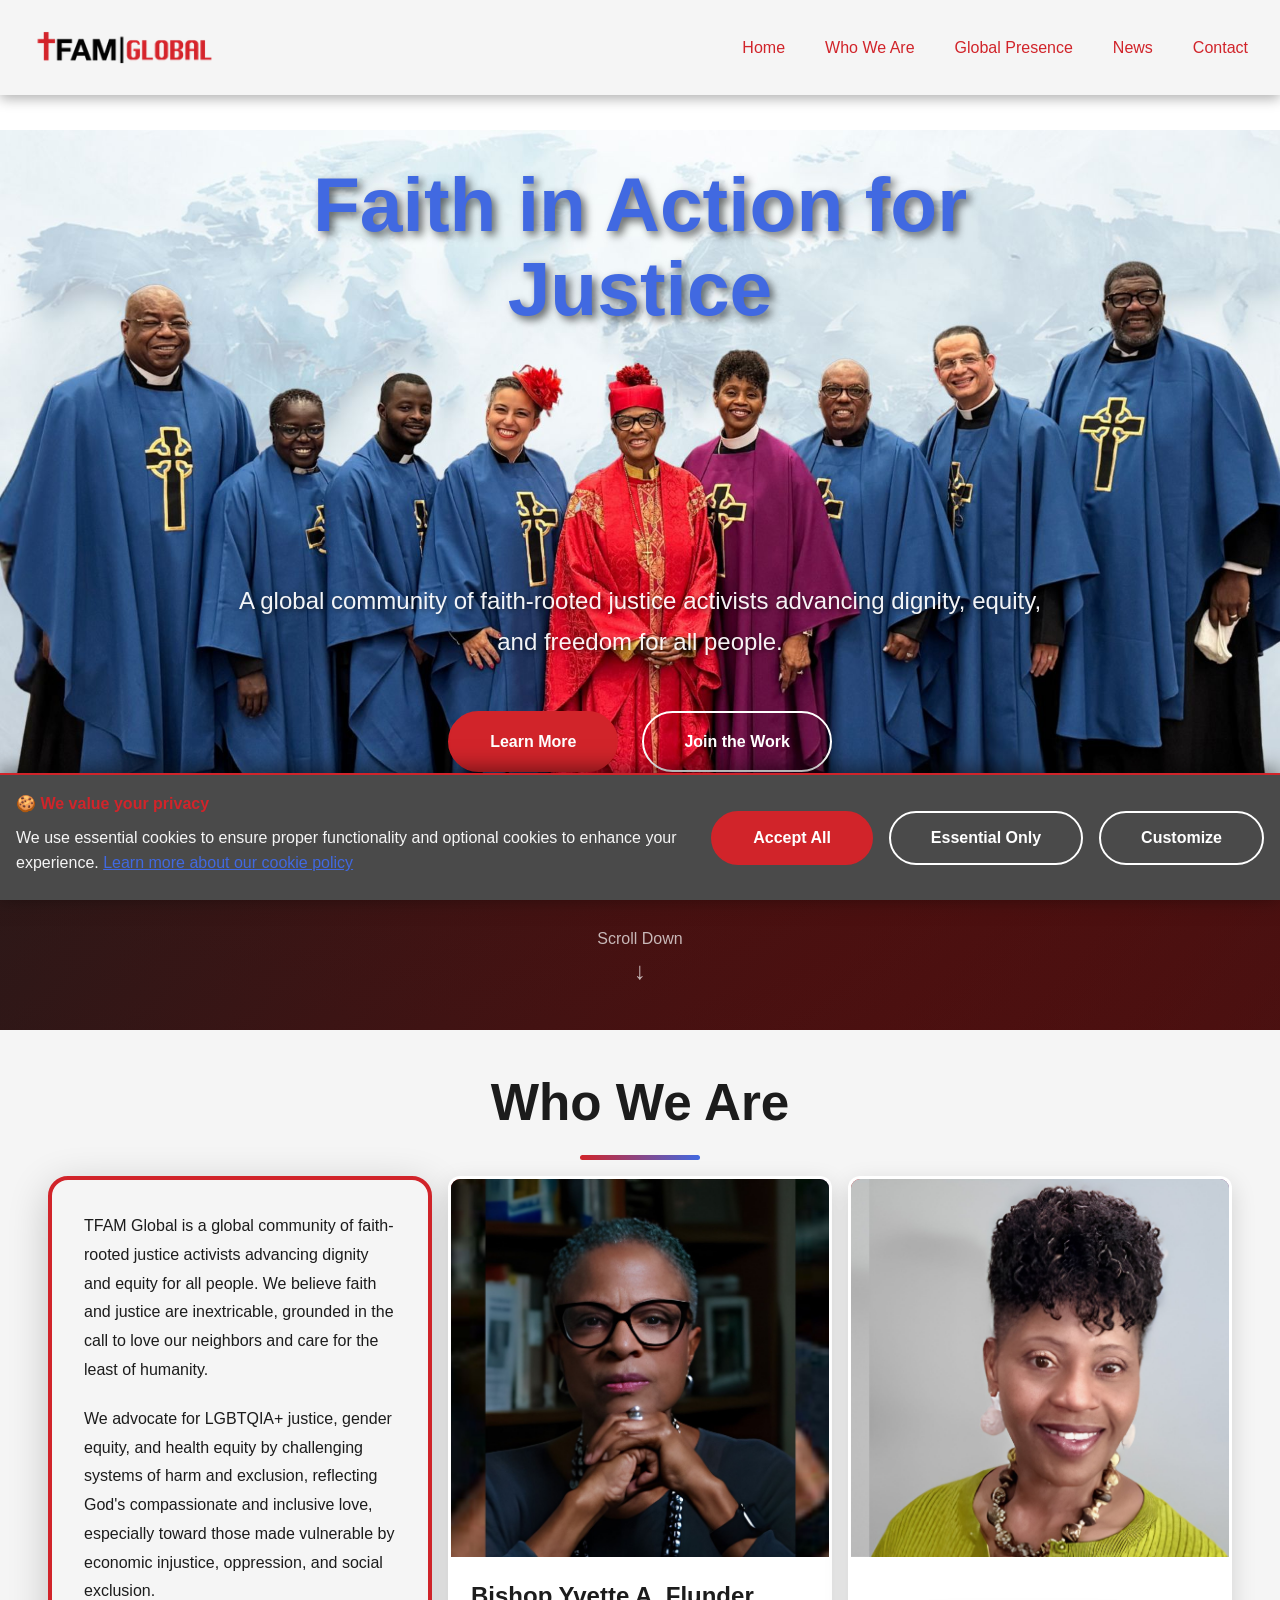
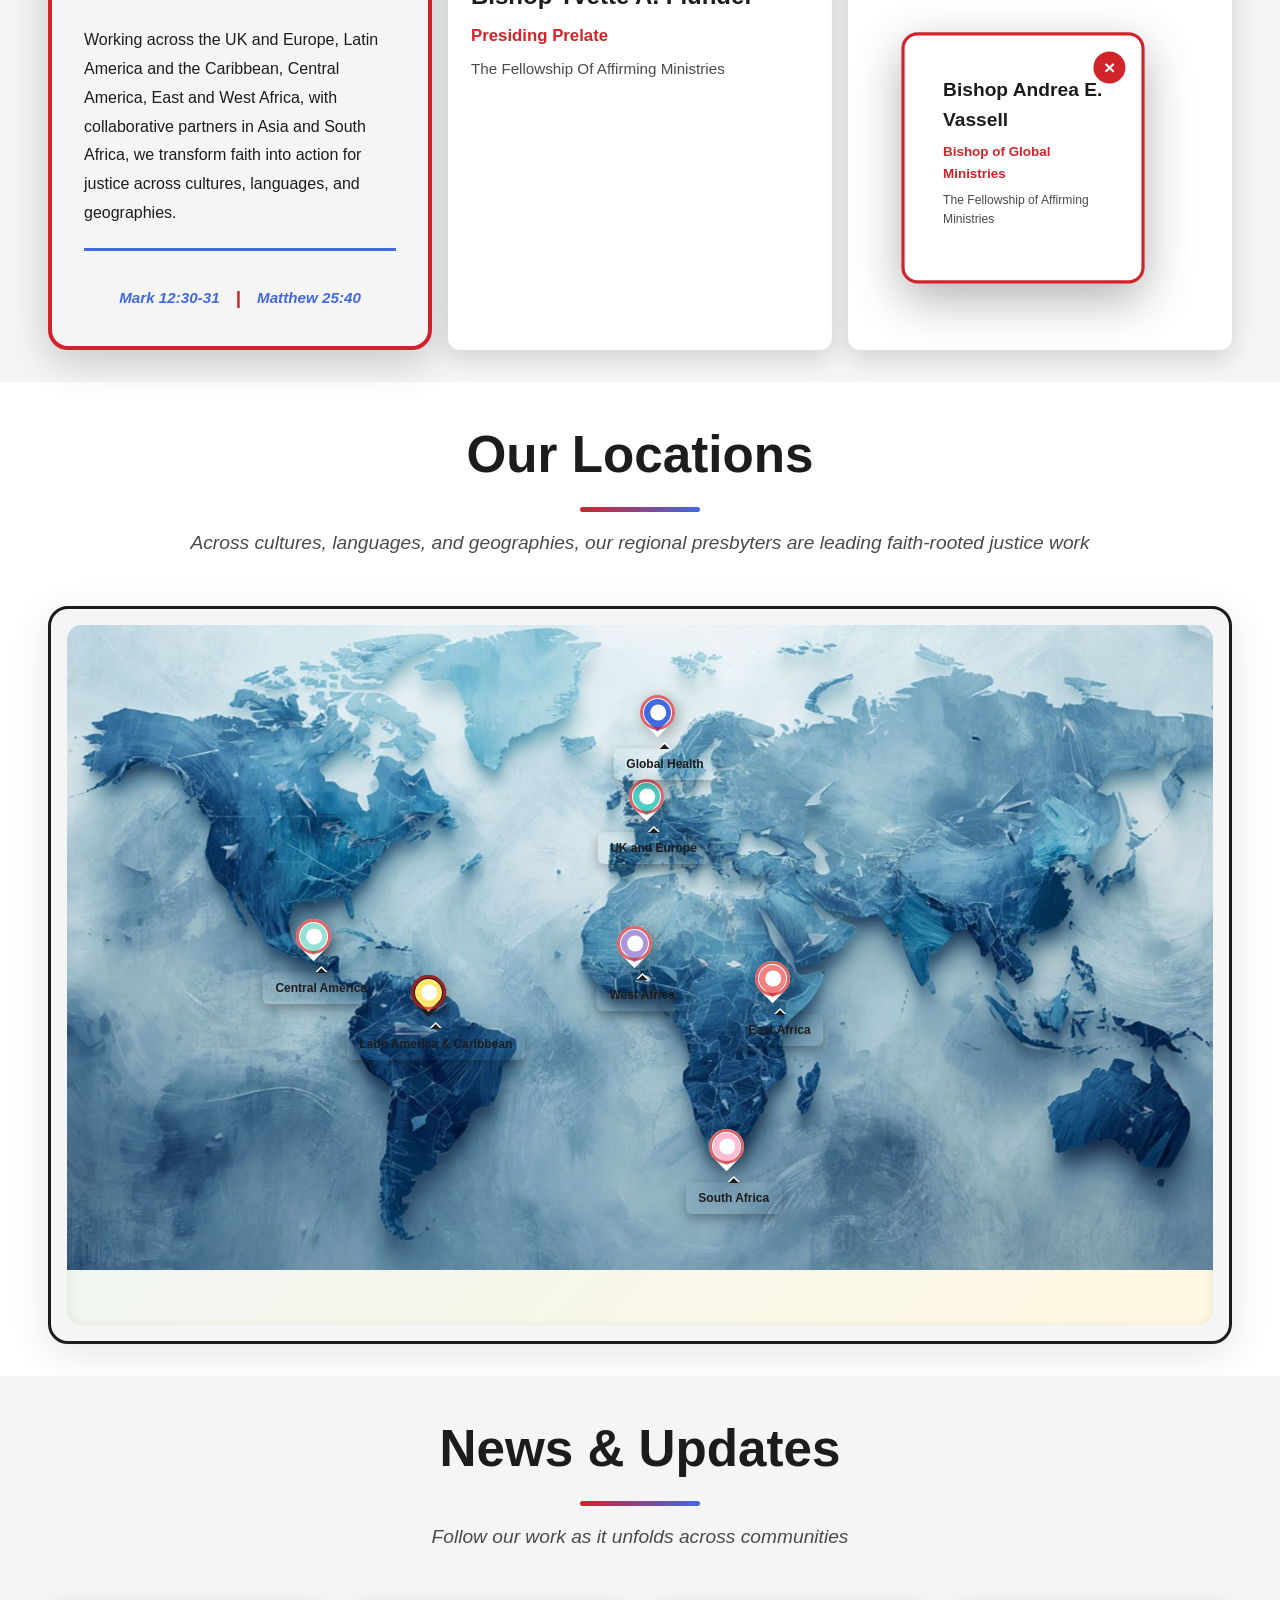
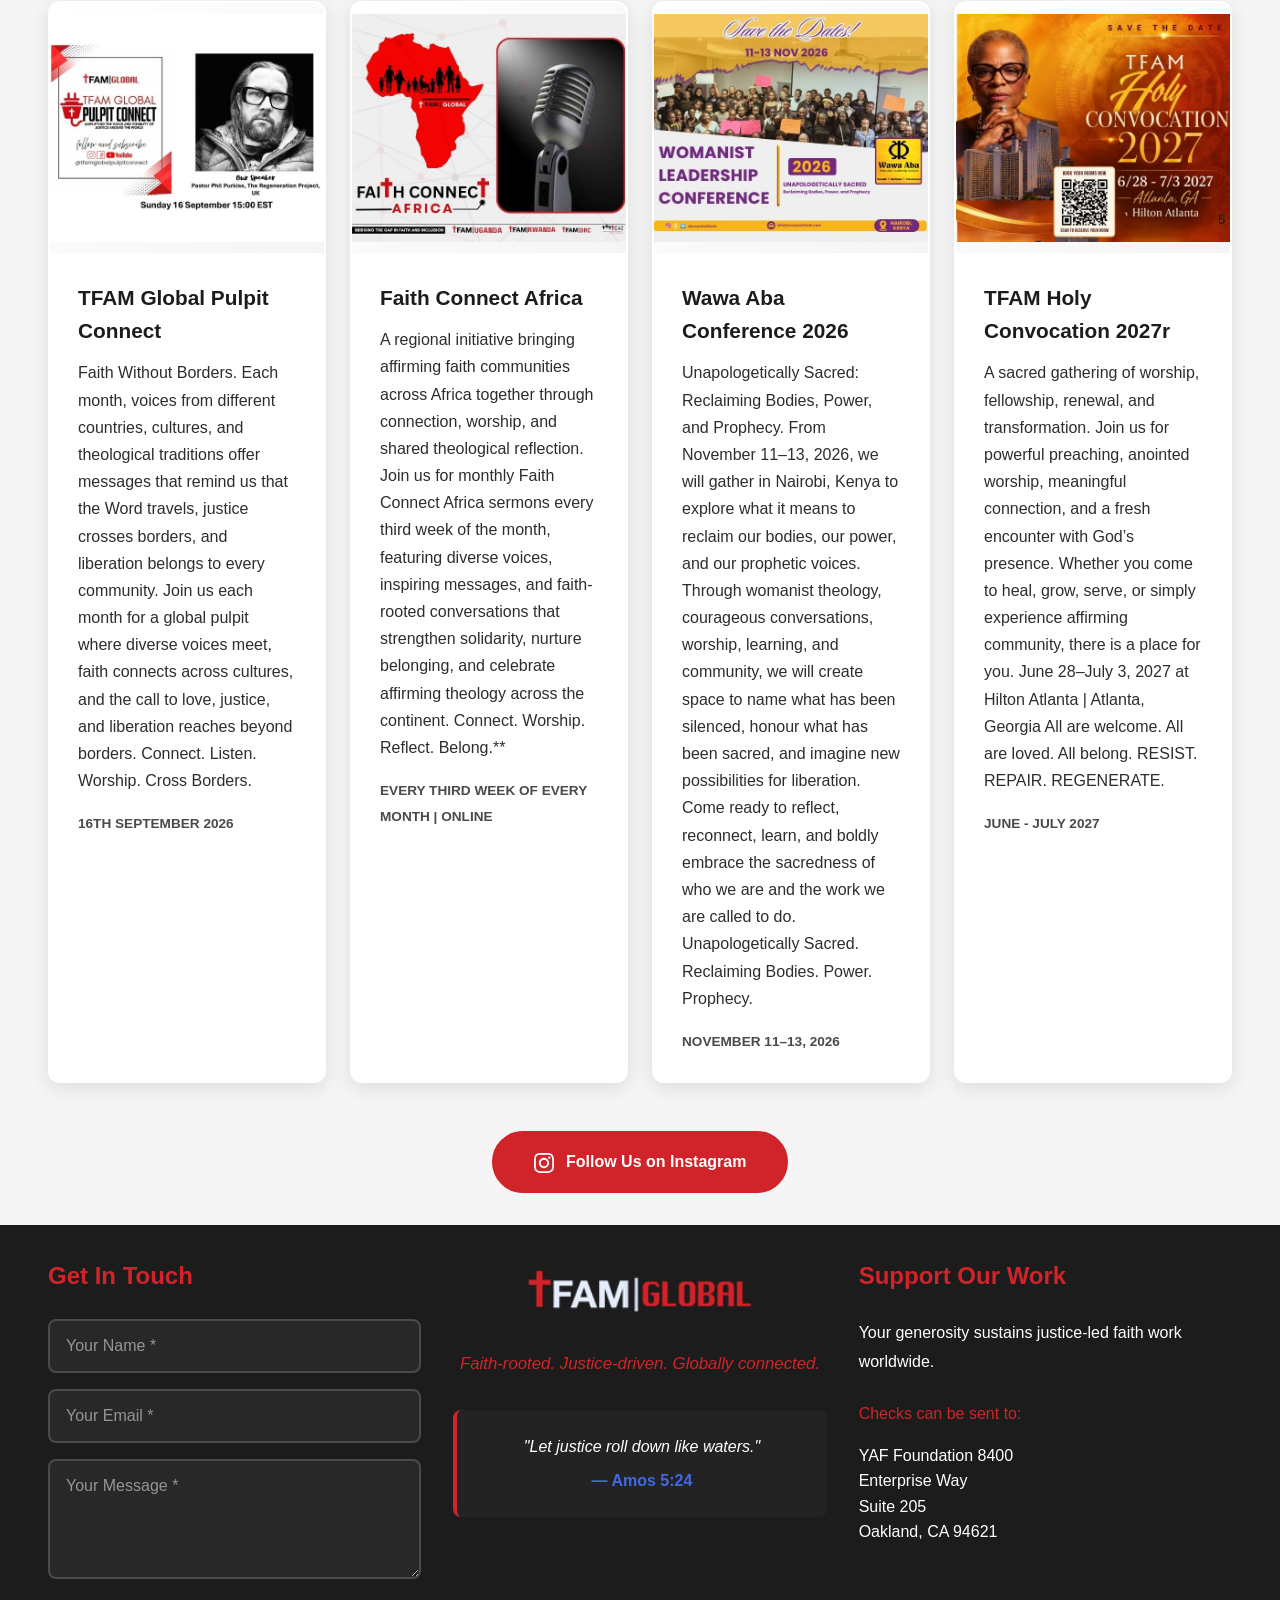
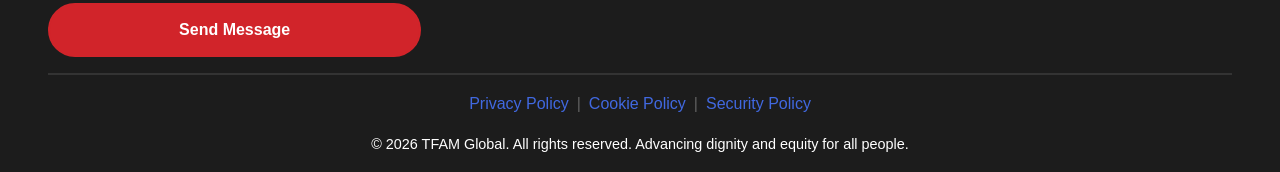
==== index.html @ 827ba12d "Update index.html Bio update" ====
<!DOCTYPE html>
<html lang="en">
<head>
    <meta charset="UTF-8">
    <meta name="viewport" content="width=device-width, initial-scale=1.0">
    <meta http-equiv="X-UA-Compatible" content="IE=edge">
    <meta name="description" content="TFAM Global - A global community of faith-rooted justice activists advancing dignity and equity for all people.">
    <meta name="keywords" content="TFAM Global, faith, justice, LGBTQIA+, equity, human rights">
    <meta name="author" content="TFAM Global">
    
    <!-- Security Headers -->
    <meta http-equiv="Content-Security-Policy" content="default-src 'self' 'unsafe-inline' 'unsafe-eval' https:; img-src 'self' data: https:;">
    <meta http-equiv="X-Content-Type-Options" content="nosniff">
    <meta http-equiv="X-Frame-Options" content="SAMEORIGIN">
    <meta name="referrer" content="strict-origin-when-cross-origin">
    
    <!-- Favicon -->
    <link rel="icon" type="image/x-icon" href="assets/images/favicon.ico">
    <link rel="shortcut icon" type="image/x-icon" href="assets/images/favicon.ico">
    <link rel="apple-touch-icon" sizes="180x180" href="assets/images/favicon.ico">
    
    <!-- Style  -->
    <link rel="stylesheet" href="assets/css/style.css">
    <link rel="stylesheet" href="assets/css/animations.css">
    <link rel="stylesheet" href="assets/css/responsive.css">

    <title>TFAM Global - Faith in Action for Justice</title>
</head>
<body>

    <!-- Cookie Consent Banner -->
    <div id="cookieConsent" class="cookie-consent">
        <div class="cookie-content">
            <div class="cookie-text">
                <p><strong>🍪 We value your privacy</strong></p>
                <p>We use essential cookies to ensure proper functionality and optional cookies to enhance your experience. 
                   <a href="cookie-policy.html" target="_blank">Learn more about our cookie policy</a>
                </p>
            </div>
            <div class="cookie-buttons">
                <button id="acceptCookies" class="btn btn-primary">Accept All</button>
                <button id="rejectCookies" class="btn btn-outline">Essential Only</button>
                <!-- <button id="rejectAllCookies" class="btn btn-outline">Reject All</button> -->
                <button id="customizeCookies" class="btn btn-outline">Customize</button>
            </div>
        </div>
    </div>

    <!-- Newsletter Popup Modal -->
    <div id="newsletterPopup" class="newsletter-popup">
        <div class="newsletter-modal">
            <button class="close-popup" id="closeNewsletter" aria-label="Close newsletter popup">&times;</button>
            <div class="newsletter-header">
                <h2>📬 Stay Connected</h2>
                <p>Join our global community and receive weekly updates on our justice work worldwide.</p>
            </div>
            <form id="newsletterForm" class="newsletter-form">
                <input type="email" id="newsletterEmail" placeholder="Enter your email address" required>
                <button type="submit" class="btn btn-primary btn-full">Subscribe Now</button>
            </form>
            <label class="dont-show-label">
                <input type="checkbox" id="dontShowAgain">
                <span>Don't show this again</span>
            </label>
        </div>
    </div>

    <!-- Main Header Navigation -->
    <header id="mainHeader">
         <!-- Construction Marquee Banner -->
        <nav class="navbar">
            <a href="#home" class="logo">
                <img src="assets/images/logo.png" alt="TFAM Global Logo" class="logo-img" onerror="this.style.display='none'">
                 <!-- <span class="logo-text">TFAM <span class="logo-highlight">Global</span></span> -->
            </a>
            <ul class="nav-links" id="navLinks">
                <li><a href="#home">Home</a></li>
                <li><a href="#who-we-are">Who We Are</a></li>
                <li><a href="#global-presence">Global Presence</a></li>
                <li><a href="#news">News</a></li>
                <li><a href="#contact">Contact</a></li>
            </ul>
            <button class="menu-toggle" id="menuToggle" aria-label="Toggle navigation menu">
                <span></span>
                <!-- <span></span> -->
                <span></span>
            </button>
        </nav>
    </header>

    <!-- Hero Section -->
    <section class="hero" id="home">
        <div class="hero-overlay"><img src="assets/images/hero-bg.jpg" alt="Hero Background" class="hero-bg"></div>
        <div class="hero-content">
            <h1 class="hero-title" style="color: #4169E1;">Faith in Action for Justice</h1>
            <p class="hero-subtitle">A global community of faith-rooted justice activists advancing dignity, equity, and freedom for all people.</p>
            <div class="cta-buttons">
                <a href="#who-we-are" class="btn btn-primary">Learn More</a>
                <a href="#contact" class="btn btn-outline">Join the Work</a>
            </div>
        </div>
        <div class="scroll-indicator">
            <span>Scroll Down</span>
            <div class="scroll-arrow">↓</div>
        </div>
    </section>

    <!-- Who We Are Section -->
    <section class="who-we-are" id="who-we-are">
        <div class="container">
            <h2 class="section-title">Who We Are</h2>
            <div class="who-content">
                <div class="who-text-box">
                    <div class="text-content">
                        <p>TFAM Global is a global community of faith-rooted justice activists advancing dignity and equity for all people. We believe faith and justice are inextricable, grounded in the call to love our neighbors and care for the least of humanity.</p>
                        
                        <p>We advocate for LGBTQIA+ justice, gender equity, and health equity by challenging systems of harm and exclusion, reflecting God's compassionate and inclusive love, especially toward those made vulnerable by economic injustice, oppression, and social exclusion.</p>
                        
                        <p>Working across the UK and Europe, Latin America and the Caribbean, Central America, East and West Africa, with collaborative partners in Asia and South Africa, we transform faith into action for justice across cultures, languages, and geographies.</p>
                    </div>
                    <div class="scripture-refs">
                        <span class="scripture-verse">Mark 12:30-31</span>
                        <span class="scripture-divider">|</span>
                        <span class="scripture-verse">Matthew 25:40</span>
                    </div>
                </div>
                <div class="leaders-grid">
                    <div class="leader-card">
                        <div class="leader-image">
                            <img src="assets/images/2.jpg" alt="Bishop Yvette A. Flunder" class="leader-img">
                            <div class="leader-placeholder"></div>
                        </div>
                        <div class="leader-info">
                            <h3 class="leader-name">Bishop Yvette A. Flunder</h3>
                            <p class="leader-role">Presiding Prelate</p>
                            <p class="leader-location">The Fellowship Of Affirming Ministries</p>
                            <div class="leader-quote">"Free people; Free people"</div>
                        </div>                        
                    </div>
                    <div class="leader-card">
                        <div class="leader-image">
                            <img src="assets/images/3.jpg" alt="Rev. Dr. Andrea E. Vassell" class="leader-img">
                            <div class="leader-placeholder"></div>
                        </div>
                        <div class="leader-info" onclick="openProfileModal('john-doe')">
                            <div class="modal-content">
                                <button class="modal-close" onclick="closeProfileModal('john-doe')">&times;</button>
                            <h3 class="leader-name">Bishop Andrea E. Vassell</h3>
                            <p class="leader-role">Bishop of Global Ministries</p>
                            <p class="leader-location">The Fellowship of Affirming Ministries</p>
                            <div class="leader-quote">"Iron Sharpens Iron"</div>
                            <div class="profile-modal" id="john-doe">
                             
                                <h2>Bishop Dr. Andrea E. Vassell</h2>
                                <p>Dr. Andrea E. Vassell is a global executive leader at the intersection of faith, public health, gender justice, and social transformation. A Registered Nurse, theologian, educator, and nonprofit executive, she is recognized for designing and leading initiatives that strengthen communities, cultivate ethical leadership, and advance the dignity and flourishing of historically marginalized people.</p>
                                <p>She serves as Bishop of Global Ministries for The Fellowship of Affirming Ministries (TFAM), where she provides theological, pastoral, and strategic leadership to ministries throughout Africa, Asia, Europe, the Caribbean, and the Americas. In this role, she works alongside faith leaders to strengthen global partnerships, leadership development, and justice-centered ministry.</p>
                                <p>Dr. Vassell is the Founder and Executive Director of the Wawa Aba Womanist Leadership Institute, an international leadership institute dedicated to advancing African women’s leadership through womanist theology, leadership formation, economic empowerment, movement building, and systems change. The Institute equips faith leaders, community advocates, and emerging changemakers to address the interconnected challenges of gender inequality, religious exclusion, poverty, and social injustice while cultivating transformative leadership across East Africa.</p>
                                <p>She is also the Founder of Keeping Our Girls in School (KOGIS), a community initiative serving girls experiencing period poverty in Nairobi, Kenya. Through the provision of menstrual hygiene products, health education, and advocacy, KOGIS helps ensure that girls remain in school with dignity, contributing to improved educational outcomes and advancing gender equity.</p>
                                <p>Since October 2025, Dr. Vassell has served as Director of the Sankofa Faith Children’s Initiative, a national initiative supported by the Lilly Endowment that is reimagining how churches welcome, nurture, and learn from children through prayer, worship, theological formation, and research. Under her leadership, the initiative equips congregations across the United States to embrace intergenerational ministry that recognizes children not only as recipients of faith formation, but as active participants and contributors to the life of the Church.</p>
                                <p>Over more than three decades of leadership, Dr. Vassell has worked at the convergence of faith, healthcare, leadership development, and social justice. She earned her Doctor of Ministry from New York Theological Seminary, where her doctoral research explored the application of Womanist Theology as a framework for advancing gender equity among faith leaders in East Africa.</p>
                                <p>Her work has included graduate theological education, presentations at international conferences, engagement with government and civic leaders, remarks at the White House, and collaboration with clergy, scholars, policymakers, philanthropists, and grassroots organizations across multiple continents. Throughout every sphere of leadership, she remains committed to helping individuals and communities recognize their inherent dignity, embody their God-given purpose, and exercise courageous leadership in service of justice, compassion, and human flourishing.</p>
                                
                              </div>
                            </div>
                        </div>                        
                        </div>
                    </div>
                </div>
            </div>
        </div>
    </section>

    <!-- Global Presence Map Section -->
<section class="map-section" id="global-presence">
        <div class="container">
            <h2 class="section-title">Our Locations</h2>
            <p class="section-subtitle"> Across cultures, languages, and geographies, our regional presbyters are leading faith-rooted justice work</p>
            <div class="map-wrapper">
                <div class="world-map" id="worldMap"> <img src="assets/images/map.jpg" alt="World Map" class="map-image">
                    
                    <!-- UK & Europe (London) -->
                    <div class="map-pin pin-uk" data-region="uk" style="top: 22%; left: 49%;">
                        <div class="pin-marker"></div>
                        <div class="pin-pulse"></div>
                        <div class="pin-label">UK and Europe</div>
                    </div>
                    
                    <!-- Latin America & Caribbean (Cuba, Mexico) -->
                    <div class="map-pin pin-south-america" data-region="south-america" style="top: 50%; left: 30%;">
                        <div class="pin-marker"></div>
                        <div class="pin-pulse"></div>
                        <div class="pin-label">Latin America & Caribbean</div>
                    </div>
                    
                    <!-- Central America -->
                    <div class="map-pin pin-central-america" data-region="central-america" style="top: 42%; left: 20%;">
                        <div class="pin-marker"></div>
                        <div class="pin-pulse"></div>
                        <div class="pin-label">Central America</div>
                    </div>
                    
                    <!-- East Africa (Kenya, Uganda, Rwanda, DRC) -->
                    <div class="map-pin pin-east-africa" data-region="east-africa" style="top: 48%; left: 60%;">
                        <div class="pin-marker"></div>
                        <div class="pin-pulse"></div>
                        <div class="pin-label">East Africa</div>
                    </div>
                    
                    <!-- West Africa -->
                    <div class="map-pin pin-west-africa" data-region="west-africa" style="top: 43%; left: 48%;">
                        <div class="pin-marker"></div>
                        <div class="pin-pulse"></div>
                        <div class="pin-label">West Africa</div>
                    </div>
                    
                    <!-- South Africa -->
                    <div class="map-pin pin-south-africa" data-region="south-africa" style="top: 72%; left: 56%;">
                        <div class="pin-marker"></div>
                        <div class="pin-pulse"></div>
                        <div class="pin-label">South Africa</div>
                    </div>
                    
                    <!-- Global Health (Cross-Regional) -->
                    <div class="map-pin pin-global" data-region="global-health" style="top: 10%; left: 50%;">
                        <div class="pin-marker"></div>
                        <div class="pin-pulse"></div>
                        <div class="pin-label">Global Health</div>
                        
                    </div>
                </div>
            </div>
        </div>
    </section>

    <!-- Region Modal -->
    <div id="regionModal" class="region-modal">
        <div class="modal-content">
            <button class="modal-close" id="modalClose">&times;</button>
            <div class="modal-header">
                <h3 id="modalTitle">Region Name</h3>
                <p class="region-subtitle" id="modalSubtitle">Regional Leadership</p>
            </div>
            <div id="modalBody" class="presbyters-grid">
                <!-- Dynamic content loaded here -->
            </div>
            <div class="modal-footer">
                <p>Leading faith-rooted justice and advocacy in partnership with communities worldwide.</p>
            </div>
        </div>
    </div>


    <!-- News & Updates Section -->
    <section class="news-section" id="news">
        <div class="container">
            <h2 class="section-title">News & Updates</h2>
            <p class="section-subtitle">Follow our work as it unfolds across communities</p>
            
            <div class="news-grid">
                <article class="news-card">
                    <div class="news-image">
                        <div class="news-placeholder"><img src="assets/images/TFAM-Global-Pulpit-Connect.jpg" alt="Global Faith Community building"></div>
                    </div>
                    <div class="news-content">
                        <h3>TFAM Global Pulpit Connect</h3>
                        <p>Faith Without Borders.
                            Each month, voices from different countries, cultures, and theological traditions offer messages that remind us that the Word travels, justice crosses borders, and liberation belongs to every community.
                            Join us each month for a global pulpit where diverse voices meet, faith connects across cultures, and the call to love, justice, and liberation reaches beyond borders.
                            Connect. Listen. Worship. Cross Borders.</p>
                        <span class="news-date">16th September 2026</span>
                    </div>
                </article>
                
                <article class="news-card">
                    <div class="news-image">
                        <div class="news-placeholder"><img src="assets/images/Faith-Connect-Africa.jpg" alt="Faith Connect Africa"></div>
                    </div>
                    <div class="news-content">
                        <h3>Faith Connect Africa</h3>
                        <p>A regional initiative bringing affirming faith communities across Africa together through connection, worship, and shared theological reflection.
                            Join us for monthly Faith Connect Africa sermons every third week of the month, featuring diverse voices, inspiring messages, and faith-rooted conversations that strengthen solidarity, nurture belonging, and celebrate affirming theology across the continent.
                            Connect. Worship. Reflect. Belong.**
                        </p>
                        <span class="news-date">Every Third week of every month | Online</span>
                    </div>
                </article>
                
                <article class="news-card">
                    <div class="news-image">
                        <div class="news-placeholder"><img src="assets/images/Wawa Aba Womanist Conference.jpg" alt="Wawa Aba Womanist Leadership Institute Conference"><a href="https://www.wawainstitute.com" class="popup-link"><img src="assets/images/Wawa Aba Womanist Conference.jpg" alt="Health Equity Workshop Success"></a></div>
                    </div>
                    <div class="news-content">
                        <h3>Wawa Aba Conference 2026</h3>
                        <p> Unapologetically Sacred: Reclaiming Bodies, Power, and Prophecy.
                            From November 11–13, 2026, we will gather in Nairobi, Kenya to explore what it means to reclaim our bodies, our power, and our prophetic voices. Through womanist theology, courageous conversations, worship, learning, and community, we will create space to name what has been silenced, honour what has been sacred, and imagine new possibilities for liberation.
                            Come ready to reflect, reconnect, learn, and boldly embrace the sacredness of who we are and the work we are called to do.
                            Unapologetically Sacred. Reclaiming Bodies. Power. Prophecy.
                        </p>
                        <span class="news-date">November 11–13, 2026</span>
                    </div>
                </article>
                 <article class="news-card">
                    <div class="news-image">
                        <div class="news-placeholder"><img src="assets/images/Holy Convocation.jpg" alt="TFAM Holy Convocation"><a href="#" class="popup-link"><img src="assets/images/Holy Convocation.jpg" alt="TFAM Holy Convocation"></a></div>
                    </div>
                    <div class="news-content">
                        <h3>TFAM Holy Convocation 2027r</h3>
                        <p>A sacred gathering of worship, fellowship, renewal, and transformation. Join us for powerful preaching, anointed worship, meaningful connection, and a fresh encounter with God’s presence. Whether you come to heal, grow, serve, or simply experience affirming community, there is a place for you.
                        June 28–July 3, 2027 at Hilton Atlanta | Atlanta, Georgia
                        All are welcome. All are loved. All belong.

                        RESIST. REPAIR. REGENERATE.
                        </p>
                        <span class="news-date">June - July 2027</span>
                    </div>
                </article>
            </div>
            
            <div class="news-cta">
                <a href="https://www.instagram.com/tfam_presbyters?igsh=MTBzY3B2NW0yb3MwYw==" target="_blank" rel="noopener noreferrer" class="btn btn-primary">
                    <svg width="20" height="20" viewBox="0 0 24 24" fill="currentColor" style="margin-right: 8px; vertical-align: middle;">
                        <path d="M12 2.163c3.204 0 3.584.012 4.85.07 3.252.148 4.771 1.691 4.919 4.919.058 1.265.069 1.645.069 4.849 0 3.205-.012 3.584-.069 4.849-.149 3.225-1.664 4.771-4.919 4.919-1.266.058-1.644.07-4.85.07-3.204 0-3.584-.012-4.849-.07-3.26-.149-4.771-1.699-4.919-4.92-.058-1.265-.07-1.644-.07-4.849 0-3.204.013-3.583.07-4.849.149-3.227 1.664-4.771 4.919-4.919 1.266-.057 1.645-.069 4.849-.069zm0-2.163c-3.259 0-3.667.014-4.947.072-4.358.2-6.78 2.618-6.98 6.98-.059 1.281-.073 1.689-.073 4.948 0 3.259.014 3.668.072 4.948.2 4.358 2.618 6.78 6.98 6.98 1.281.058 1.689.072 4.948.072 3.259 0 3.668-.014 4.948-.072 4.354-.2 6.782-2.618 6.979-6.98.059-1.28.073-1.689.073-4.948 0-3.259-.014-3.667-.072-4.947-.196-4.354-2.617-6.78-6.979-6.98-1.281-.059-1.69-.073-4.949-.073zm0 5.838c-3.403 0-6.162 2.759-6.162 6.162s2.759 6.163 6.162 6.163 6.162-2.759 6.162-6.163c0-3.403-2.759-6.162-6.162-6.162zm0 10.162c-2.209 0-4-1.79-4-4 0-2.209 1.791-4 4-4s4 1.791 4 4c0 2.21-1.791 4-4 4zm6.406-11.845c-.796 0-1.441.645-1.441 1.44s.645 1.44 1.441 1.44c.795 0 1.439-.645 1.439-1.44s-.644-1.44-1.439-1.44z"/>
                    </svg>
                    Follow Us on Instagram
                </a>
            </div>
        </div>
    </section>

    <!-- Footer / Contact Section -->
    <footer class="footer" id="contact">
        <div class="container">
            <div class="footer-main">
                <div class="footer-col">
                    <h3>Get In Touch</h3>
                    <form class="contact-form" id="contactForm">
                        <input type="text" name="name" placeholder="Your Name *" required>
                        <input type="email" name="email" placeholder="Your Email *" required>
                        <textarea name="message" placeholder="Your Message *" required></textarea>
                        <button type="submit" class="btn btn-primary btn-full">Send Message</button>
                    </form>
                </div>
                
                <div class="footer-col footer-brand">
                    <div class="footer-logo">
                        <img src="assets/images/logo-white.png" alt="TFAM Global logo-white" class="footer-logo-img" onerror="this.style.display='none'">
                        <!-- <div class="brand-name">
                            <span class="brand-tfam">TFAM</span> 
                            <span class="brand-global">Global</span>
                        </div> -->
                    </div>
                    <p class="brand-tagline">Faith-rooted. Justice-driven. Globally connected.</p>
                    <blockquote class="scripture-quote">
                        "Let justice roll down like waters."<br>
                        <cite>— Amos 5:24</cite>
                    </blockquote>
                </div>
                
                <div class="footer-col">
                    <h3>Support Our Work</h3>
                    <p class="support-text">Your generosity sustains justice-led faith work worldwide.</p>
                    <div class="donation-buttons">
                        <p style="color: #d1242a;">Checks can be sent to:</p>
                        <ul>
                            <li>YAF Foundation 8400</li>
                            <li>Enterprise Way</li>
                            <li>Suite 205</li>
                            <li>Oakland, CA 94621</li>

                        </ul>
                    </div>
                </div>
            </div>
            
            <div class="footer-bottom">
                <div class="footer-links">
                    <a href="privacy-policy.html">Privacy Policy</a>
                    <span class="separator">|</span>
                    <a href="cookie-policy.html">Cookie Policy</a>
                    <span class="separator">|</span>
                    <a href="security-policy.html">Security Policy</a>
                </div>
                <p class="copyright">&copy; 2026 TFAM Global. All rights reserved. Advancing dignity and equity for all people.</p>
            </div>
        </div>
    </footer>

    <!-- JavaScript -->
    <script src="assets/js/main.js"></script>
</body>
</html>
---- assets/css/style.css ----
/* ==================== ROOT VARIABLES ==================== */
        :root {
            --primary-red: #d1242a;
            --deep-red: #8B0000;
            --presbyter-blue: #4169E1;
            --charcoal: #1C1C1C;
            --dark-gray: #2D2D2D;
            --medium-gray: #4A4A4A;
            --light-gray: #D3D3D3;
            --pure-white: #FFFFFF;
            --off-white: #F5F5F5;
        }

        /* ==================== RESET ==================== */
        * {
            margin: 0;
            padding: 0;
            box-sizing: border-box;
        }

        html {
            scroll-behavior: smooth;
        }

        body {
            font-family: 'Segoe UI', Tahoma, Geneva, Verdana, sans-serif;
            color: var(--charcoal);
            line-height: 1.6;
            overflow-x: hidden;
            background: var(--pure-white);
        }

        img {
            max-width: 100%;
            height: auto;
            display: block;
        }

        a {
            text-decoration: none;
            color: inherit;
        }

        ul {
            list-style: none;
        }

        /* ==================== COOKIE CONSENT ==================== */
        .cookie-consent {
            position: fixed;
            bottom: 0;
            left: 0;
            right: 0;
            background: var(--medium-gray);
            color: var(--off-white);
            padding: 1rem;
            z-index: 9999;
            box-shadow: 0 -4px 20px rgba(0, 0, 0, 0.5);
            transform: translateY(100%);
            transition: transform 0.3s ease;
            border-top: 2px solid var(--primary-red);
        }

        .cookie-consent.show {
            transform: translateY(0);
        }

        .cookie-content {
            max-width: 1400px;
            margin: 0 auto;
            display: flex;
            justify-content: space-between;
            align-items: center;
            gap: 2rem;
            flex-wrap: wrap;
        }

        .cookie-text {
            flex: 1;
            min-width: 300px;
        }

        .cookie-text p {
            margin-bottom: 0.5rem;
        }

        .cookie-text strong {
            color: var(--primary-red);
        }

        .cookie-text a {
            color: var(--presbyter-blue);
            text-decoration: underline;
        }

        .cookie-buttons {
            display: flex;
            gap: 1rem;
            flex-wrap: wrap;
        }

        /* ==================== NEWSLETTER POPUP ==================== */
        .newsletter-popup {
            position: fixed;
            top: 0;
            left: 0;
            right: 0;
            bottom: 0;
            background: rgba(28, 28, 28, 0.9);
            backdrop-filter: blur(5px);
            display: flex;
            align-items: center;
            justify-content: center;
            z-index: 10000;
            opacity: 0;
            visibility: hidden;
            transition: all 0.3s ease;
        }

        .newsletter-popup.show {
            opacity: 1;
            visibility: visible;
        }

        .newsletter-modal {
            background: var(--pure-white);
            padding: 4rem;
            border-radius: 20px;
            max-width: 550px;
            width: 90%;
            position: relative;
            transform: scale(0.8);
            transition: transform 0.3s ease;
            box-shadow: 0 20px 60px rgba(0, 0, 0, 0.3);
            border: 3px solid var(--primary-red);
        }

        .newsletter-popup.show .newsletter-modal {
            transform: scale(1);
        }

        .close-popup {
            position: absolute;
            top: 20px;
            right: 20px;
            background: none;
            border: none;
            font-size: 2.5rem;
            color: var(--medium-gray);
            cursor: pointer;
            width: 40px;
            height: 40px;
            display: flex;
            align-items: center;
            justify-content: center;
            transition: all 0.2s;
            border-radius: 50%;
        }

        .close-popup:hover {
            background: var(--off-white);
            color: var(--primary-red);
            transform: rotate(90deg);
        }

        .newsletter-header h2 {
            color: var(--primary-red);
            font-size: 2rem;
            margin-bottom: 1rem;
        }

        .newsletter-header p {
            color: var(--dark-gray);
            margin-bottom: 2rem;
        }

        .newsletter-form input {
            width: 100%;
            padding: 1rem 1.25rem;
            border: 2px solid var(--light-gray);
            border-radius: 8px;
            font-size: 1rem;
            margin-bottom: 1rem;
        }

        .newsletter-form input:focus {
            outline: none;
            border-color: var(--presbyter-blue);
        }

        .dont-show-label {
            display: flex;
            align-items: center;
            gap: 0.75rem;
            font-size: 0.9rem;
            color: var(--medium-gray);
            cursor: pointer;
            margin-top: 1rem;
        }

        /* ==================== MARQUEE ==================== */
       .construction-marquee {
            background: var(--primary-red);
            border-radius: 1rem;
            border-color: var(--charcoal);;
            color: var(--pure-white);
            padding: 14px 0;
            text-size-adjust: 100%;
            overflow: hidden;
            font-weight: 600;
        }

        .marquee-content {
            display: flex;
            animation: scroll 30s linear infinite;
            white-space: nowrap;
        }

        .marquee-content span {
            padding: 0 60px;
        }

        @keyframes scroll {
            0% { transform: translateX(0); }
            100% { transform: translateX(-50%); }
        }

        /* ==================== HEADER ==================== */
        header {
            position: fixed;
            top: 0;
            width: 100%;
            background: var(--off-white);
            z-index: 1000;
            padding: 1.25rem 0;
            transition: all 0.3s ease;
            box-shadow: 0 4px 12px rgba(0, 0, 0, 0.3);
        }

        header.scrolled {
            padding: 0.75rem 0;
        }

        .navbar {
            max-width: 1400px;
            margin: 0 auto;
            padding: 0 2rem;
            display: flex;
            justify-content: space-between;
            align-items: center;
        }

        .logo {
            display: flex;
            align-items: center;
            gap: 1rem;
            font-size: 1.75rem;
            font-weight: 700;
            color: var(--pure-white);
        }

        .logo-img {
            height: 55px;
            width: auto;
        }

        .logo-highlight {
            color: var(--charcoal);
        }

        .nav-links {
            display: flex;
            gap: 2.5rem;
            align-items: center;
        }

        .nav-links a {
            color: var(--primary-red);
            font-weight: 500;
            position: relative;
            padding: 0.5rem 0;
            transition: color 0.2s;
        }

        .nav-links a::after {
            content: '';
            position: absolute;
            bottom: 0;
            left: 0;
            width: 0;
            height: 3px;
            background: var(--presbyter-blue);
            transition: width 0.3s;
        }

        .nav-links a:hover {
            color: var(--presbyter-blue);
        }

        .nav-links a:hover::after {
            width: 100%;
        }

        .menu-toggle {
            display: none;
            background: none;
            border: none;
            flex-direction: column;
            gap: 6px;
            cursor: pointer;
        }

        .menu-toggle span {
            width: 28px;
            height: 3px;
            background: var(--pure-white);
            transition: all 0.3s;
            border-radius: 2px;
        }

        /* ==================== BUTTONS ==================== */
        .btn {
            padding: 1rem 2.5rem;
            font-size: 1rem;
            font-weight: 600;
            border-radius: 50px;
            cursor: pointer;
            transition: all 0.3s ease;
            display: inline-block;
            text-align: center;
            border: 2px solid transparent;
        }

        .btn-primary {
            background: var(--primary-red);
            color: var(--pure-white);
            border-color: var(--primary-red);
        }

        .btn-primary:hover {
            background: var(--presbyter-blue);
            border-color: var(--presbyter-blue);
            transform: translateY(-3px);
            box-shadow: 0 10px 25px rgba(65, 105, 225, 0.4);
        }

        .btn-outline {
            background: transparent;
            color: var(--pure-white);
            border-color: var(--pure-white);
        }

        .btn-outline:hover {
            background: var(--presbyter-blue);
            border-color: var(--presbyter-blue);
            transform: translateY(-3px);
        }

        .btn-full {
            width: 100%;
        }

        /* ==================== HERO ==================== */
        .hero {
            height: 100vh;
            min-height: 600px;
            background: linear-gradient(135deg, rgba(28, 28, 28, 0.8), rgba(139, 0, 0, 0.7)), var(--charcoal);
            display: flex;
            align-items: flex-start;
            justify-content: center;
            text-align: center;
            color: var(--pure-white);
            position: relative;
            margin-top: 130px;
        }

        .hero-overlay {
            position: absolute;
            top: 0;
            left: 0;
            right: 0;
            bottom: 0;
            background: radial-gradient(circle at center, transparent 0%, rgba(28, 28, 28, 0.4) 100%);
        }

        .hero-content {
            position: relative;
            z-index: 2;
            max-width: 900px;
            padding: 2rem;
        }

        .hero-title {
            font-size: clamp(2.5rem, 6vw, 5rem);
            font-weight: 800;
            margin-bottom: 1.5rem;
            line-height: 1.1;
            text-shadow: 4px 4px 8px rgba(0, 0, 0, 0.6);
        }

        .hero-subtitle {
            font-size: clamp(1.1rem, 2vw, 1.5rem);
            margin-bottom: 3rem;
            margin-top: 250px;
            opacity: 0.95;
            line-height: 1.7;
            text-shadow: 2px 2px 4px rgba(0, 0, 0, 0.5);
        }

        .cta-buttons {
            display: flex;
            gap: 1.5rem;
            justify-content: center;
            flex-wrap: wrap;
        }

        .scroll-indicator {
            position: absolute;
            bottom: 40px;
            left: 50%;
            transform: translateX(-50%);
            text-align: center;
            color: var(--pure-white);
            opacity: 0.7;
            animation: float 3s ease-in-out infinite;
        }

        .scroll-arrow {
            font-size: 1.5rem;
            animation: bounce 2s infinite;
        }

        @keyframes float {
            0%, 100% { transform: translateX(-50%) translateY(0); }
            50% { transform: translateX(-50%) translateY(-10px); }
        }

        @keyframes bounce {
            0%, 100% { transform: translateY(0); }
            50% { transform: translateY(10px); }
        }

        /* ==================== SECTIONS ==================== */
        .container {
            max-width: 1400px;
            margin: 0 auto;
            padding: 0 2rem;
        }

        .section-title {
            font-size: clamp(2rem, 4vw, 3.5rem);
            color: var(--charcoal);
            margin-bottom: 1rem;
            text-align: center;
            font-weight: 700;
            position: relative;
            padding-bottom: 1rem;
        }

        .section-title::after {
            content: '';
            position: absolute;
            bottom: 0;
            left: 50%;
            transform: translateX(-50%);
            width: 120px;
            height: 5px;
            background: linear-gradient(90deg, var(--primary-red), var(--presbyter-blue));
            border-radius: 3px;
        }

        .section-subtitle {
            text-align: center;
            font-size: 1.2rem;
            color: var(--medium-gray);
            margin-bottom: 3rem;
            font-style: italic;
        }

        /* ==================== WHO WE ARE ==================== */
        .who-we-are {
            padding: 2rem 1rem;
            background: var(--off-white);
        }

        .who-content {
            display: grid;
            grid-template-columns: repeat(3, 1fr);
            gap: 1rem;
            align-items: start;
        }

        .who-text-box {
            background: var(--off-white);
            padding: 2rem;
            border-radius: 20px;
            color: var(--charcoal);
            border: 4px solid var(--primary-red);
            box-shadow: 0 10px 40px rgba(0, 0, 0, 0.2);
            display: flex;
            flex-direction: column;
            height: 100%;
        }

        .text-content p {
            font-size: 1rem;
            line-height: 1.8;
            margin-bottom: 1.25rem;
        }

        .scripture-refs {
            display: flex;
            align-items: center;
            gap: 1rem;
            margin-top: auto;
            padding-top: 2rem;
            border-top: 3px solid var(--presbyter-blue);
            justify-content: center;
            flex-wrap: wrap;
        }

        .scripture-verse {
            font-style: italic;
            font-weight: 600;
            color: var(--presbyter-blue);
            font-size: 0.95rem;
        }

        .scripture-divider {
            color: var(--primary-red);
            font-weight: 700;
            font-size: 1.2rem;
        }

        .leaders-grid {
            display: contents;
        }

        .leader-card {
            background: var(--pure-white);
            border-radius: 12px;
            overflow: hidden;
            box-shadow: 0 8px 24px rgba(0, 0, 0, 0.15);
            transition: all 0.3s ease;
            cursor: pointer;
            border: 3px solid transparent;
            display: flex;
            flex-direction: column;
            height: 100%;
        }

        .leader-card:hover {
            transform: translateY(-10px);
            box-shadow: 0 15px 40px rgba(220, 20, 60, 0.3);
            border-color: var(--primary-red);
        }

        .leader-image {
            width: 100%;
            height: 0;
            padding-bottom: 100%; /* Creates 1:1 aspect ratio (square) */
            position: relative;
            overflow: hidden;
            background: linear-gradient(135deg, var(--primary-red), var(--presbyter-blue));
        }

        .leader-placeholder {
            position: absolute;
            top: 0;
            left: 0;
            width: 100%;
            height: 100%;
            display: flex;
            align-items: center;
            justify-content: center;
            color: var(--pure-white);
            font-size: 5rem;
            font-weight: 800;
        }

        .leader-image img {
            position: absolute;
            top: 0;
            left: 0;
            width: 100%;
            height: 100%;
            object-fit: cover;
        }

        .leader-info {
            padding: 1.25rem;
            flex: 1;
            display: flex;
            flex-direction: column;
        }

        .leader-name {
            color: var(--charcoal);
            font-size: 1.5rem;
            margin-bottom: 0.5rem;
            font-weight: 700;
        }

        .leader-role {
            color: var(--primary-red);
            font-weight: 600;
            margin-bottom: 0.4rem;
            font-size: 1.05rem;
        }

        .leader-location {
            color: var(--medium-gray);
            font-size: 0.95rem;
            margin-bottom: 1rem;
        }

        .leader-quote {
            max-height: 0;
            overflow: hidden;
            transition: max-height 0.3s, padding 0.3s;
            font-style: italic;
            color: var(--presbyter-blue);
            padding-top: 0;
            border-top: 0px solid var(--off-white);
            font-weight: 500;
            margin-top: auto;
        }

        .leader-card:hover .leader-quote {
            max-height: 150px;
            padding-top: 1rem;
            border-top: 2px solid var(--off-white);
        }

        .profile-modal {
          display: none;
          position: fixed;
          inset: 0;
          z-index: 1000;
          align-items: center;
          justify-content: center;
        }
        .profile-modal.active { display: flex; }
        
        .modal-overlay {
          position: absolute;
          inset: 0;
          background: rgba(0,0,0,0.6);
        }
        
        .modal-content {
          position: relative;
          background: #fff;
          border-radius: 12px;
          padding: 2rem;
          max-width: 500px;
          width: 90%;
          max-height: 85vh;
          overflow-y: auto;
          z-index: 1001;
        }

        /* ==================== MAP SECTION ==================== */
        .map-section {
            padding: 2rem 1rem;
            background: var(--pure-white);
        }

        .map-wrapper {
            background: var(--off-white);
            padding: 1rem;
            border-radius: 20px;
            box-shadow: 0 10px 40px rgba(0, 0, 0, 0.1);
            border: 3px solid var(--charcoal);
        }

        .world-map {
             width: 100%;
            height: 700px;
            border-radius: 15px;
            position: relative;
            overflow: hidden;
            box-shadow: inset 0 2px 10px rgba(0, 0, 0, 0.1);
            background: linear-gradient(135deg, #E8F4F8, #FFF8E1);
        }

        .map-pin {
            position: absolute;
            width: 50px;
            height: 50px;
            cursor: pointer;
            z-index: 10;
            transition: transform 0.3s ease;
        }

        .map-pin:hover {
            transform: scale(1.15);
            z-index: 100;
        }

        .pin-label {
            position: absolute;
            bottom: -35px;
            left: 50%;
            transform: translateX(-50%);
            color: var(--charcoal);
            padding: 0.4rem 0.8rem;
            border-radius: 6px;
            font-size: 0.75rem;
            font-weight: 600;
            white-space: nowrap;
            pointer-events: none;
            box-shadow: 0 4px 12px rgba(0, 0, 0, 0.3);
            z-index: 1;
        }

        .pin-label::before {
            content: '';
            position: absolute;
            top: -6px;
            left: 50%;
            transform: translateX(-50%);
            width: 0;
            height: 0;
            border-left: 6px solid transparent;
            border-right: 6px solid transparent;
            border-bottom: 6px solid var(--pure-white);
        }

        .pin-label::after {
            content: '';
            position: absolute;
            top: -4px;
            left: 50%;
            transform: translateX(-50%);
            width: 0;
            height: 0;
            border-left: 5px solid transparent;
            border-right: 5px solid transparent;
            border-bottom: 5px solid var(--charcoal);
        }

        /* Region-specific label colors */
        /* .pin-asia .pin-label { background: #FF6B6B; border-color: #FF6B6B; }
        .pin-asia .pin-label::after { border-bottom-color: #FF6B6B; }

        .pin-uk .pin-label { background: #4ECDC4; border-color: #4ECDC4; }
        .pin-uk .pin-label::after { border-bottom-color: #4ECDC4; }

        .pin-south-america .pin-label { background: #FFE66D; border-color: #FFE66D; color: var(--charcoal); }
        .pin-south-america .pin-label::after { border-bottom-color: #FFE66D; }

        .pin-central-america .pin-label { color: var(--charcoal); }
        .pin-central-america .pin-label::after { border-bottom-color: #95E1D3; }

        .pin-east-africa .pin-label { background: #F38181; border-color: #F38181; }
        .pin-east-africa .pin-label::after { border-bottom-color: #F38181; }

        .pin-west-africa .pin-label { background: #AA96DA; border-color: #AA96DA; }
        .pin-west-africa .pin-label::after { border-bottom-color: #AA96DA; }

        .pin-south-africa .pin-label { background: #FCBAD3; border-color: #FCBAD3; color: var(--charcoal); }
        .pin-south-africa .pin-label::after { border-bottom-color: #FCBAD3; }

        .pin-global .pin-label { background: var(--presbyter-blue); border-color: var(--presbyter-blue); }
        .pin-global .pin-label::after { border-bottom-color: var(--presbyter-blue); } */


        .pin-marker {
            position: absolute;
            width: 35px;
            height: 35px;
            background: var(--primary-red);
            border: 4px solid var(--pure-white);
            border-radius: 50% 50% 50% 0;
            transform: rotate(-45deg);
            box-shadow: 0 5px 15px rgba(0, 0, 0, 0.3);
            transition: all 0.3s;
        }

        .pin-marker::after {
            content: '';
            position: absolute;
            width: 16px;
            height: 16px;
            background: var(--pure-white);
            border-radius: 50%;
            top: 50%;
            left: 50%;
            transform: translate(-50%, -50%);
        }

        .pin-pulse {
            position: absolute;
            width: 35px;
            height: 35px;
            border: 3px solid var(--primary-red);
            border-radius: 50%;
            animation: pulse 2s infinite;
            opacity: 0.7;
        }

        @keyframes pulse {
            0% {
                transform: scale(1);
                opacity: 0.7;
            }
            100% {
                transform: scale(2.5);
                opacity: 0;
            }
        }

        .map-pin:hover .pin-marker {
            background: var(--presbyter-blue);
            transform: rotate(-45deg) scale(1.2);
        }

        .map-pin:hover .pin-pulse {
            border-color: var(--presbyter-blue);
        }

        /* Region-specific pin colors */
        .pin-asia .pin-marker { background: #FF6B6B; }
        .pin-uk .pin-marker { background: #4ECDC4; }
        .pin-south-america .pin-marker { background: #FFE66D; border-color: var(--charcoal); }
        .pin-central-america .pin-marker { background: #95E1D3; }
        .pin-east-africa .pin-marker { background: #F38181; }
        .pin-west-africa .pin-marker { background: #AA96DA; }
        .pin-south-africa .pin-marker { background: #FCBAD3; }
        .pin-global .pin-marker { background: var(--presbyter-blue); }

        /* Modal Overlay */
        .region-modal {
            position: fixed;
            top: 0;
            left: 0;
            right: 0;
            bottom: 0;
            background: rgba(28, 28, 28, 0.9);
            backdrop-filter: blur(5px);
            display: flex;
            align-items: center;
            justify-content: center;
            z-index: 10000;
            opacity: 0;
            visibility: hidden;
            transition: all 0.3s ease;
        }

        .region-modal.active {
            opacity: 1;
            visibility: visible;
        }

        .modal-content {
            background: var(--pure-white);
            padding: 3rem;
            border-radius: 20px;
            max-width: 700px;
            width: 90%;
            max-height: 85vh;
            overflow-y: auto;
            position: relative;
            transform: scale(0.8) translateY(30px);
            transition: transform 0.3s ease;
            border: 4px solid var(--primary-red);
            box-shadow: 0 20px 60px rgba(0, 0, 0, 0.3);
        }

        .region-modal.active .modal-content {
            transform: scale(1) translateY(0);
        }

        .modal-close {
            position: absolute;
            top: 20px;
            right: 20px;
            background: var(--primary-red);
            color: var(--pure-white);
            border: none;
            width: 40px;
            height: 40px;
            border-radius: 50%;
            font-size: 1.5rem;
            cursor: pointer;
            display: flex;
            align-items: center;
            justify-content: center;
            transition: all 0.2s;
            font-weight: 700;
        }

        .modal-close:hover {
            background: var(--presbyter-blue);
            transform: rotate(90deg);
        }

        .modal-header {
            margin-bottom: 2rem;
            padding-bottom: 1.5rem;
            border-bottom: 3px solid var(--primary-red);
        }

        .modal-header h3 {
            color: var(--primary-red);
            font-size: 2rem;
            margin-bottom: 0.5rem;
        }

        .modal-header .region-subtitle {
            color: var(--presbyter-blue);
            font-size: 1.1rem;
            font-weight: 600;
        }

        .presbyters-grid {
            display: grid;
            grid-template-columns: repeat(auto-fit, minmax(200px, 1fr));
            gap: 2rem;
            margin-top: 2rem;
        }

        .presbyter-card {
            text-align: center;
        }

        .presbyter-image {
            width: 200px;
            height: 200px;
            margin: 0 auto 1rem;
            border-radius: 50%;
            background: linear-gradient(135deg, var(--primary-red), var(--presbyter-blue));
            border: 5px solid var(--pure-white);
            box-shadow: 0 8px 24px rgba(0, 0, 0, 0.15);
            display: flex;
            align-items: center;
            justify-content: center;
            color: var(--pure-white);
            font-size: 3rem;
            font-weight: 800;
            transition: transform 0.3s ease;
            position: relative;
            overflow: hidden;
        }

        .presbyter-card:hover .presbyter-image {
            transform: scale(1.05);
        }

        .presbyter-image img {
            width: 100%;
            height: 100%;
            object-fit: cover;
            border-radius: 50%;
        }

        .presbyter-name {
            color: var(--charcoal);
            font-size: 1.2rem;
            font-weight: 700;
            margin-bottom: 0.5rem;
        }

        .presbyter-title {
            color: var(--presbyter-blue);
            font-size: 0.95rem;
            font-weight: 600;
        }

        .modal-footer {
            margin-top: 2rem;
            padding-top: 1.5rem;
            border-top: 2px solid var(--off-white);
            color: var(--medium-gray);
            font-size: 0.9rem;
            font-style: italic;
        }
        /* ==================== NEWS SECTION ==================== */
        .news-section {
            padding: 2rem 1rem;
            background: var(--off-white);
        }

        .news-grid {
            display: grid;
            grid-template-columns: repeat(4, 1fr);
            gap: 1.5rem;
            margin-bottom: 3rem;
        }

        .news-card {
            background: var(--pure-white);
            border-radius: 12px;
            overflow: hidden;
            box-shadow: 0 5px 20px rgba(0, 0, 0, 0.1);
            transition: all 0.3s;
            border: 2px solid transparent;
        }

        .news-card:hover {
            transform: translateY(-8px);
            box-shadow: 0 15px 40px rgba(0, 0, 0, 0.2);
            border-color: var(--primary-red);
        }

        .news-image {
            width: 100%;
            height: 250px;
            overflow: hidden;
        }

        .news-placeholder {
            width: 100%;
            height: 100%;
            background: linear-gradient(135deg, var(--pure-white), var(--off-white));
            display: flex;
            align-items: center;
            justify-content: center;
            color: var(--pure-white);
            font-size: 4rem;
        }

        .news-content {
            padding: 1.75rem;
        }

        .news-content h3 {
            color: var(--charcoal);
            font-size: 1.3rem;
            margin-bottom: 0.75rem;
            font-weight: 700;
        }

        .news-content p {
            color: var(--dark-gray);
            margin-bottom: 1rem;
            line-height: 1.7;
        }

        .news-date {
            color: var(--medium-gray);
            font-size: 0.85rem;
            font-weight: 600;
            text-transform: uppercase;
        }

        .news-cta {
            text-align: center;
        }
        @media (max-width: 1024px) {
            .news-grid {
                grid-template-columns: repeat(2, 1fr);
            }
        }
        
        @media (max-width: 600px) {
            .news-grid {
                grid-template-columns: 1fr;
            }
        }

        /* ==================== FOOTER ==================== */
        .footer {
            background: var(--charcoal);
            color: var(--pure-white);
            padding: 2rem 1rem 1rem;
        }

        .footer-main {
            display: grid;
            grid-template-columns: repeat(3, 1fr);
            gap: 2rem;
            margin-bottom: 1rem;
        }

        .footer-col h3 {
            color: var(--primary-red);
            margin-bottom: 1.5rem;
            font-size: 1.5rem;
            font-weight: 700;
        }

        .contact-form input,
        .contact-form textarea {
            width: 100%;
            padding: 1rem;
            border: 2px solid var(--medium-gray);
            border-radius: 8px;
            background: rgba(255, 255, 255, 0.05);
            color: var(--pure-white);
            font-size: 1rem;
            margin-bottom: 1rem;
            font-family: inherit;
        }

        .contact-form input::placeholder,
        .contact-form textarea::placeholder {
            color: rgba(255, 255, 255, 0.5);
        }

        .contact-form input:focus,
        .contact-form textarea:focus {
            outline: none;
            border-color: var(--presbyter-blue);
            box-shadow: 0 0 0 3px rgba(65, 105, 225, 0.2);
        }

        .contact-form textarea {
            resize: vertical;
            min-height: 120px;
        }

        .footer-brand {
            text-align: center;
        }

        .footer-logo-img {
            height: 70px;
            margin: 0 auto 1rem;
        }

        .brand-name {
            font-size: 2.5rem;
            font-weight: 700;
        }

        .brand-tfam {
            color: var(--pure-white);
        }

        .brand-global {
            color: var(--primary-red);
        }

        .brand-tagline {
            font-style: italic;
            margin: 1.5rem 0;
            color: var(--primary-red);
            font-size: 1.05rem;
        }

        .scripture-quote {
            margin-top: 2rem;
            padding: 1.5rem;
            border-left: 4px solid var(--primary-red);
            font-style: italic;
            background: rgba(255, 255, 255, 0.03);
            border-radius: 8px;
        }

        .scripture-quote cite {
            display: block;
            margin-top: 0.5rem;
            color: var(--presbyter-blue);
            font-style: normal;
            font-weight: 600;
        }

        .support-text {
            margin-bottom: 1.5rem;
            line-height: 1.8;
        }

        .donation-buttons {
            display: flex;
            flex-direction: column;
            gap: 1rem;
        }

        .footer-bottom {
            padding-top: 1rem;
            border-top: 2px solid rgba(255, 255, 255, 0.1);
            text-align: center;
        }

        .footer-links {
            margin-bottom: 1rem;
            display: flex;
            justify-content: center;
            flex-wrap: wrap;
            gap: 0.5rem 0.5rem;
        }

        .footer-links a {
            color: var(--presbyter-blue);
            transition: color 0.2s;
        }

        .footer-links a:hover {
            color: var(--primary-red);
        }

        .separator {
            color: rgba(255, 255, 255, 0.3);
        }

        .copyright {
            color: rgb(255, 255, 255);
            font-size: 0.9rem;
        }

        /* ==================== RESPONSIVE ==================== */
        @media (max-width: 968px) {
            .nav-links {
                position: fixed;
                left: -100%;
                top: 85px;
                flex-direction: column;
                background: var(--primary-red);
                width: 100%;
                text-align: center;
                padding: 2rem;
                transition: left 0.3s;
                box-shadow: 0 10px 30px rgba(0, 0, 0, 0.5);
            }

            .nav-links.active {
                left: 0;
            }

            .menu-toggle {
                display: flex;
            }

            .who-content {
                grid-template-columns: 1fr;
            }

            .footer-main {
                grid-template-columns: 1fr;
                gap: 3rem;
            }

            .world-map {
                height: 450px;
            }
        }

        @media (max-width: 640px) {
            .hero {
                min-height: 550px;
            }

            .cta-buttons {
                flex-direction: column;
                width: 100%;
            }

            .btn {
                width: 100%;
            }

            .scripture-refs {
                flex-direction: column;
                gap: 1rem;
                text-align: center;
            }

            .scripture-divider {
                display: none;
            }

            .cookie-content {
                flex-direction: column;
            }

            .cookie-buttons {
                width: 100%;
                flex-direction: column;
            }

            .newsletter-modal {
                padding: 2rem;
            }

            .world-map {
                height: 350px;
            }

            .news-grid {
                grid-template-columns: 1fr;
            }
        }
---- assets/css/animations.css ----
/* ========================================
   TFAM GLOBAL - ANIMATIONS CSS
   All animation keyframes and effects
   ======================================== */

/* ==================== KEYFRAME ANIMATIONS ==================== */

/* Marquee Scroll */
@keyframes scroll {
    0% { 
        transform: translateX(0); 
    }
    100% { 
        transform: translateX(-100%); 
    }
}

/* Float Animation (Hero Scroll Indicator) */
@keyframes float {
    0%, 100% { 
        transform: translateX(-50%) translateY(0); 
    }
    50% { 
        transform: translateX(-50%) translateY(-10px); 
    }
}

/* Bounce Animation (Hero Scroll Arrow) */
@keyframes bounce {
    0%, 100% { 
        transform: translateY(0); 
    }
    50% { 
        transform: translateY(10px); 
    }
}

/* Fade In Up */
@keyframes fadeInUp {
    from {
        opacity: 0;
        transform: translateY(30px);
    }
    to {
        opacity: 1;
        transform: translateY(0);
    }
}

/* Fade In */
@keyframes fadeIn {
    from {
        opacity: 0;
    }
    to {
        opacity: 1;
    }
}

/* Scale In */
@keyframes scaleIn {
    from {
        transform: scale(0.8);
        opacity: 0;
    }
    to {
        transform: scale(1);
        opacity: 1;
    }
}

/* Slide In From Right */
@keyframes slideInRight {
    from {
        transform: translateX(100%);
        opacity: 0;
    }
    to {
        transform: translateX(0);
        opacity: 1;
    }
}

/* Slide In From Left */
@keyframes slideInLeft {
    from {
        transform: translateX(-100%);
        opacity: 0;
    }
    to {
        transform: translateX(0);
        opacity: 1;
    }
}

/* Map Pin Pulse Effect */
@keyframes pulse {
    0% {
        transform: scale(1);
        opacity: 0.7;
    }
    50% {
        transform: scale(1.8);
        opacity: 0.3;
    }
    100% {
        transform: scale(2.5);
        opacity: 0;
    }
}

/* Rotate 360 */
@keyframes rotate360 {
    from {
        transform: rotate(0deg);
    }
    to {
        transform: rotate(360deg);
    }
}

/* Shake Animation */
@keyframes shake {
    0%, 100% {
        transform: translateX(0);
    }
    10%, 30%, 50%, 70%, 90% {
        transform: translateX(-5px);
    }
    20%, 40%, 60%, 80% {
        transform: translateX(5px);
    }
}

/* Glow Effect */
@keyframes glow {
    0%, 100% {
        box-shadow: 0 0 5px rgba(220, 20, 60, 0.5);
    }
    50% {
        box-shadow: 0 0 20px rgba(220, 20, 60, 0.8);
    }
}

/* Heartbeat */
@keyframes heartbeat {
    0%, 100% {
        transform: scale(1);
    }
    10%, 30% {
        transform: scale(1.1);
    }
    20%, 40% {
        transform: scale(1);
    }
}

/* Spin */
@keyframes spin {
    from {
        transform: rotate(0deg);
    }
    to {
        transform: rotate(360deg);
    }
}

/* Slide Down */
@keyframes slideDown {
    from {
        transform: translateY(-100%);
        opacity: 0;
    }
    to {
        transform: translateY(0);
        opacity: 1;
    }
}

/* Slide Up */
@keyframes slideUp {
    from {
        transform: translateY(100%);
        opacity: 0;
    }
    to {
        transform: translateY(0);
        opacity: 1;
    }
}

/* ==================== ANIMATION CLASSES ==================== */

/* Fade In Animations */
.fade-in {
    animation: fadeIn 0.6s ease forwards;
}

.fade-in-up {
    animation: fadeInUp 0.8s ease forwards;
}

/* Scale Animations */
.scale-in {
    animation: scaleIn 0.5s ease forwards;
}

/* Slide Animations */
.slide-in-right {
    animation: slideInRight 0.6s ease forwards;
}

.slide-in-left {
    animation: slideInLeft 0.6s ease forwards;
}

.slide-down {
    animation: slideDown 0.4s ease forwards;
}

.slide-up {
    animation: slideUp 0.4s ease forwards;
}

/* Rotate Animation */
.rotate {
    animation: rotate360 0.6s ease;
}

/* Shake Animation */
.shake {
    animation: shake 0.5s ease;
}

/* Glow Animation */
.glow {
    animation: glow 2s ease-in-out infinite;
}

/* Heartbeat Animation */
.heartbeat {
    animation: heartbeat 1.5s ease-in-out infinite;
}

/* Spin Animation */
.spin {
    animation: spin 1s linear infinite;
}

/* ==================== SCROLL ANIMATIONS ==================== */

/* Animate on Scroll */
.animate-on-scroll {
    opacity: 0;
    transform: translateY(30px);
    transition: opacity 0.6s ease, transform 0.6s ease;
}

.animate-on-scroll.visible {
    opacity: 1;
    transform: translateY(0);
}

/* Delay Classes for Staggered Animations */
.delay-1 {
    animation-delay: 0.1s;
    transition-delay: 0.1s;
}

.delay-2 {
    animation-delay: 0.2s;
    transition-delay: 0.2s;
}

.delay-3 {
    animation-delay: 0.3s;
    transition-delay: 0.3s;
}

.delay-4 {
    animation-delay: 0.4s;
    transition-delay: 0.4s;
}

.delay-5 {
    animation-delay: 0.5s;
    transition-delay: 0.5s;
}

/* ==================== HOVER EFFECTS ==================== */

/* Lift on Hover */
.hover-lift {
    transition: transform 0.3s ease, box-shadow 0.3s ease;
}

.hover-lift:hover {
    transform: translateY(-10px);
    box-shadow: 0 15px 40px rgba(0, 0, 0, 0.2);
}

/* Scale on Hover */
.hover-scale {
    transition: transform 0.3s ease;
}

.hover-scale:hover {
    transform: scale(1.05);
}

/* Glow on Hover */
.hover-glow:hover {
    box-shadow: 0 0 20px rgba(220, 20, 60, 0.5);
    transition: box-shadow 0.3s ease;
}

/* Rotate on Hover */
.hover-rotate {
    transition: transform 0.3s ease;
}

.hover-rotate:hover {
    transform: rotate(5deg);
}

/* Bounce on Hover */
.hover-bounce:hover {
    animation: bounce 0.6s ease;
}

/* ==================== LOADING ANIMATIONS ==================== */

/* Spinner */
.spinner {
    width: 40px;
    height: 40px;
    border: 4px solid rgba(220, 20, 60, 0.2);
    border-top-color: #DC143C;
    border-radius: 50%;
    animation: spin 1s linear infinite;
}

/* Dots Loading */
.dots-loading::after {
    content: '';
    animation: dots 1.5s steps(4, end) infinite;
}

@keyframes dots {
    0%, 20% {
        content: '';
    }
    40% {
        content: '.';
    }
    60% {
        content: '..';
    }
    80%, 100% {
        content: '...';
    }
}

/* Pulse Loading */
.pulse-loading {
    animation: pulse 2s ease-in-out infinite;
}

/* ==================== TRANSITION CLASSES ==================== */

/* Fast Transitions */
.transition-fast {
    transition: all 0.2s ease;
}

/* Normal Transitions */
.transition-normal {
    transition: all 0.3s ease;
}

/* Slow Transitions */
.transition-slow {
    transition: all 0.5s ease;
}

/* Smooth Transform */
.transition-transform {
    transition: transform 0.3s ease;
}

/* Smooth Opacity */
.transition-opacity {
    transition: opacity 0.3s ease;
}

/* Smooth Color */
.transition-color {
    transition: color 0.3s ease, background-color 0.3s ease;
}

/* ==================== ENTRANCE ANIMATIONS ==================== */

/* Page Load Animation */
.page-enter {
    animation: fadeInUp 0.8s ease forwards;
}

/* Modal Enter */
.modal-enter {
    animation: scaleIn 0.3s ease forwards;
}

/* Card Enter */
.card-enter {
    animation: fadeInUp 0.6s ease forwards;
}

/* Button Enter */
.button-enter {
    animation: fadeIn 0.4s ease forwards;
}

/* ==================== EXIT ANIMATIONS ==================== */

/* Fade Out */
@keyframes fadeOut {
    from {
        opacity: 1;
    }
    to {
        opacity: 0;
    }
}

/* Scale Out */
@keyframes scaleOut {
    from {
        transform: scale(1);
        opacity: 1;
    }
    to {
        transform: scale(0.8);
        opacity: 0;
    }
}

/* Exit Classes */
.fade-out {
    animation: fadeOut 0.3s ease forwards;
}

.scale-out {
    animation: scaleOut 0.3s ease forwards;
}

/* ==================== ATTENTION SEEKERS ==================== */

/* Wiggle */
@keyframes wiggle {
    0%, 100% {
        transform: rotate(0deg);
    }
    25% {
        transform: rotate(-5deg);
    }
    75% {
        transform: rotate(5deg);
    }
}

.wiggle {
    animation: wiggle 0.5s ease;
}

/* Tada */
@keyframes tada {
    0%, 100% {
        transform: scale(1) rotate(0deg);
    }
    10%, 20% {
        transform: scale(0.9) rotate(-3deg);
    }
    30%, 50%, 70%, 90% {
        transform: scale(1.1) rotate(3deg);
    }
    40%, 60%, 80% {
        transform: scale(1.1) rotate(-3deg);
    }
}

.tada {
    animation: tada 1s ease;
}

/* Flash */
@keyframes flash {
    0%, 50%, 100% {
        opacity: 1;
    }
    25%, 75% {
        opacity: 0;
    }
}

.flash {
    animation: flash 1s ease;
}

/* ==================== RESPONSIVE ANIMATIONS ==================== */

/* Reduce motion for accessibility */
@media (prefers-reduced-motion: reduce) {
    *,
    *::before,
    *::after {
        animation-duration: 0.01ms !important;
        animation-iteration-count: 1 !important;
        transition-duration: 0.01ms !important;
    }
}

/* Disable animations on mobile for performance */
@media (max-width: 640px) {
    .animate-on-scroll {
        opacity: 1 !important;
        transform: none !important;
    }
    
    /* Keep essential animations */
    .marquee-content {
        animation: scroll 30s linear infinite;
    }
    
    .pin-pulse {
        animation: pulse 2s infinite;
    }
}
---- assets/css/responsive.css ----
/* ========================================
   TFAM GLOBAL - RESPONSIVE STYLES
   ======================================== */

/* Tablet - 968px and below */
@media (max-width: 968px) {
    /* Navigation */
    .nav-links {
        position: fixed;
        left: -100%;
        top: 85px;
        flex-direction: column;
        background: var(--charcoal);
        width: 100%;
        text-align: center;
        padding: 2rem;
        transition: left 0.3s ease;
        box-shadow: 0 10px 30px rgba(0, 0, 0, 0.5);
    }

    .nav-links.active {
        left: 0;
    }

    .menu-toggle {
        display: flex;
    }

    /* Who We Are */
    .who-content {
        grid-template-columns: 1fr;
    }

    /* Footer */
    .footer-main {
        grid-template-columns: 1fr;
        gap: 3rem;
    }

    /* Map */
    .world-map {
        height: 450px;
    }

    .pin-popup {
        min-width: 240px;
    }
}

/* Mobile - 640px and below */
@media (max-width: 640px) {
    :root {
        --space-md: 1rem;
        --space-lg: 2rem;
        --space-xl: 3rem;
    }

    /* Hero */
    .hero {
        min-height: 550px;
    }

    .cta-buttons {
        flex-direction: column;
        width: 100%;
    }

    .btn {
        width: 100%;
    }

    /* Scripture Refs */
    .scripture-refs {
        flex-direction: column;
        gap: 1rem;
        text-align: center;
    }

    .scripture-divider {
        display: none;
    }

    /* Cookie Consent */
    .cookie-content {
        flex-direction: column;
    }

    .cookie-buttons {
        width: 100%;
        flex-direction: column;
    }

    .cookie-buttons .btn {
        width: 100%;
    }

    /* Newsletter */
    .newsletter-modal {
        padding: var(--space-md);
    }

    /* Map */
    .world-map {
        height: 350px;
    }

    .map-pin {
        width: 40px;
        height: 40px;
    }
   
    .pin-marker {
        width: 24px;
        height: 24px;
    }

    /* News Grid */
    .news-grid {
        grid-template-columns: 1fr;
    }
}

/* Very Small Mobile - 380px and below */
@media (max-width: 380px) {
    .hero-title {
        font-size: 2rem;
    }

    .section-title {
        font-size: 1.75rem;
    }

    .logo-text {
        font-size: 1.25rem;
    }
}
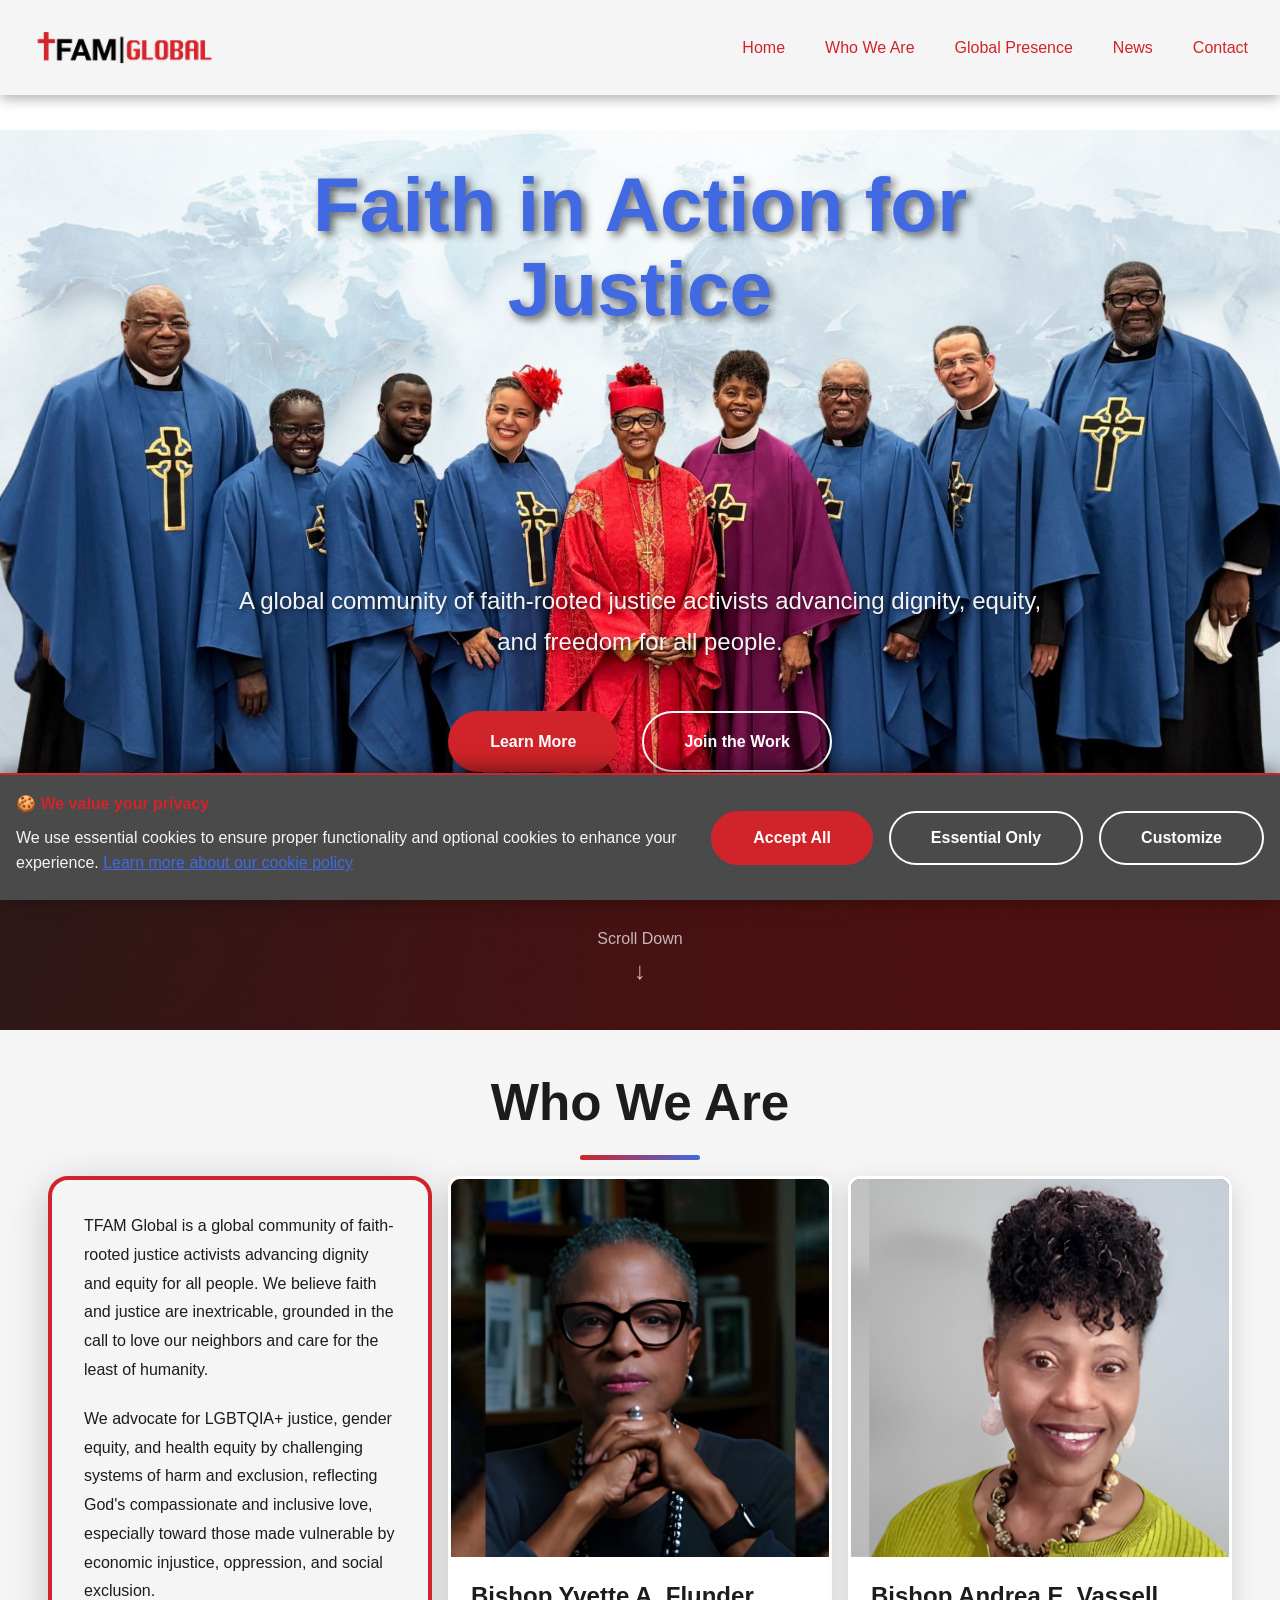
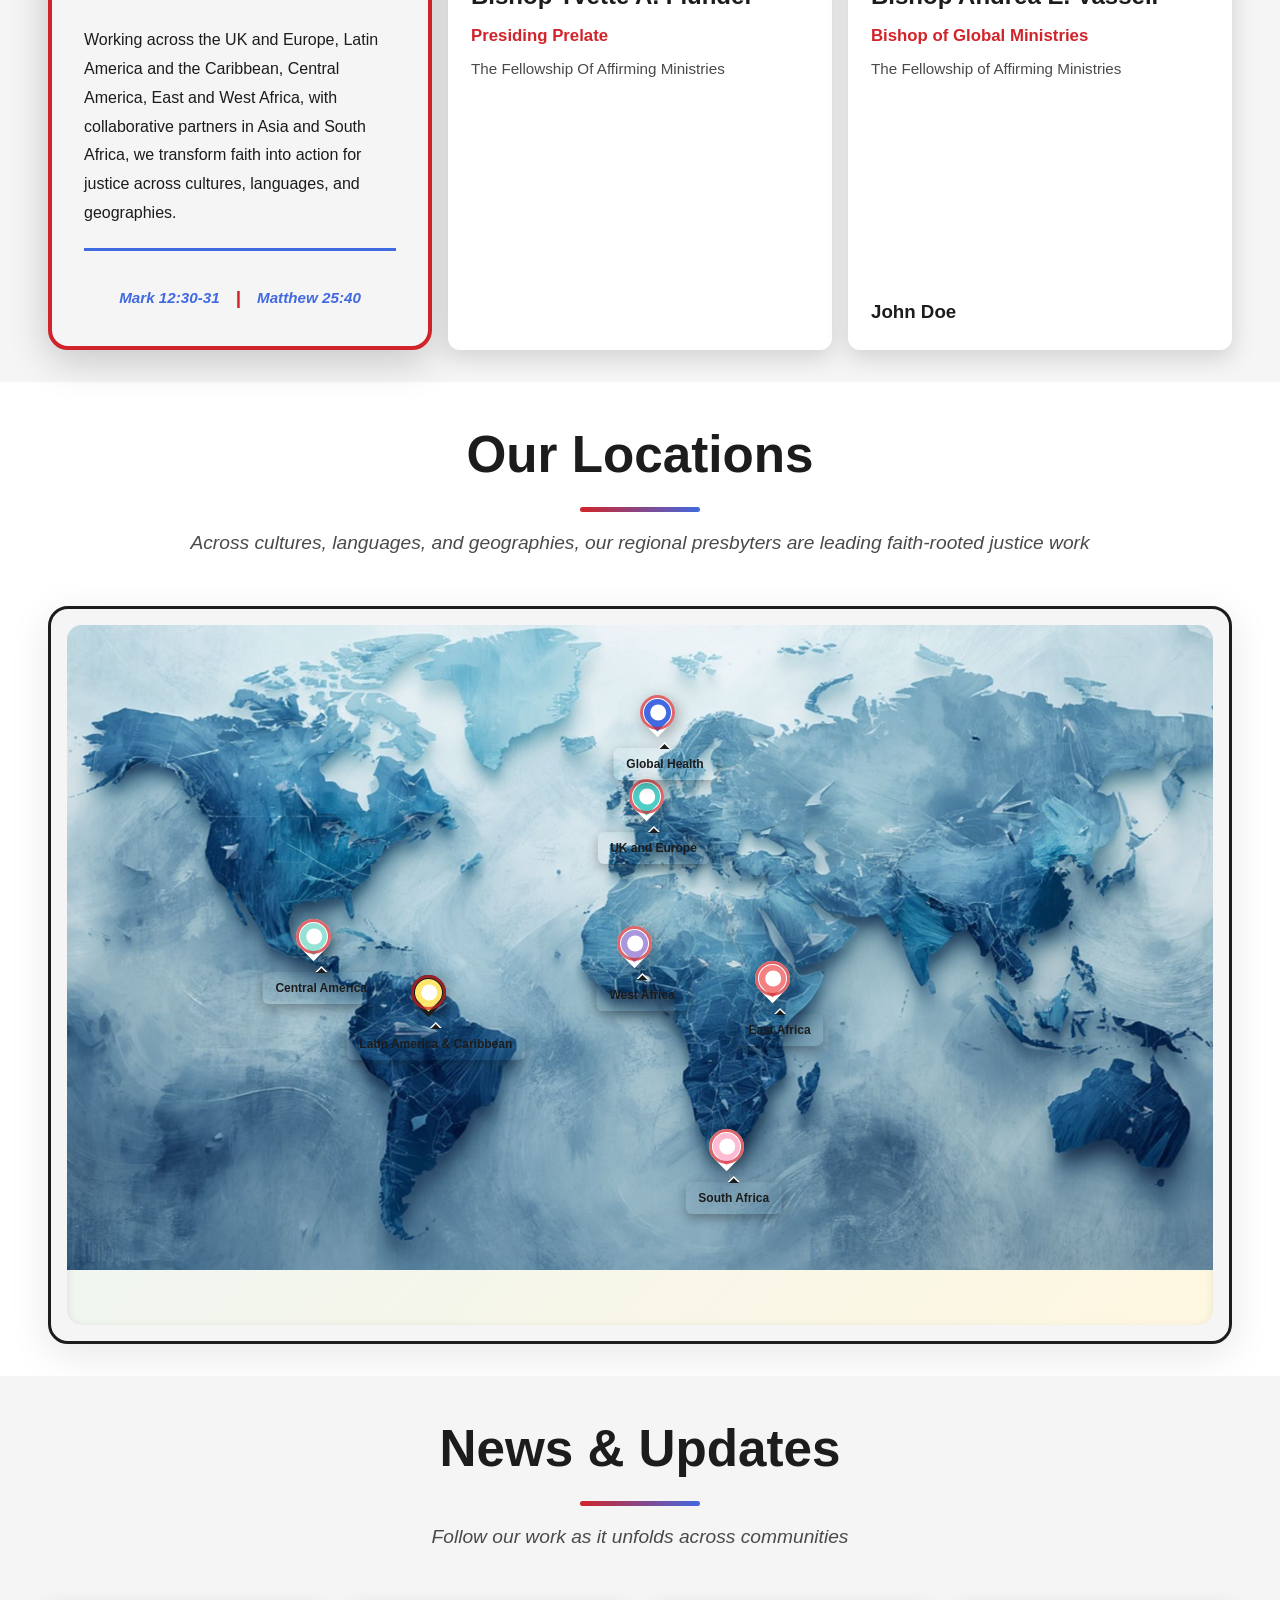
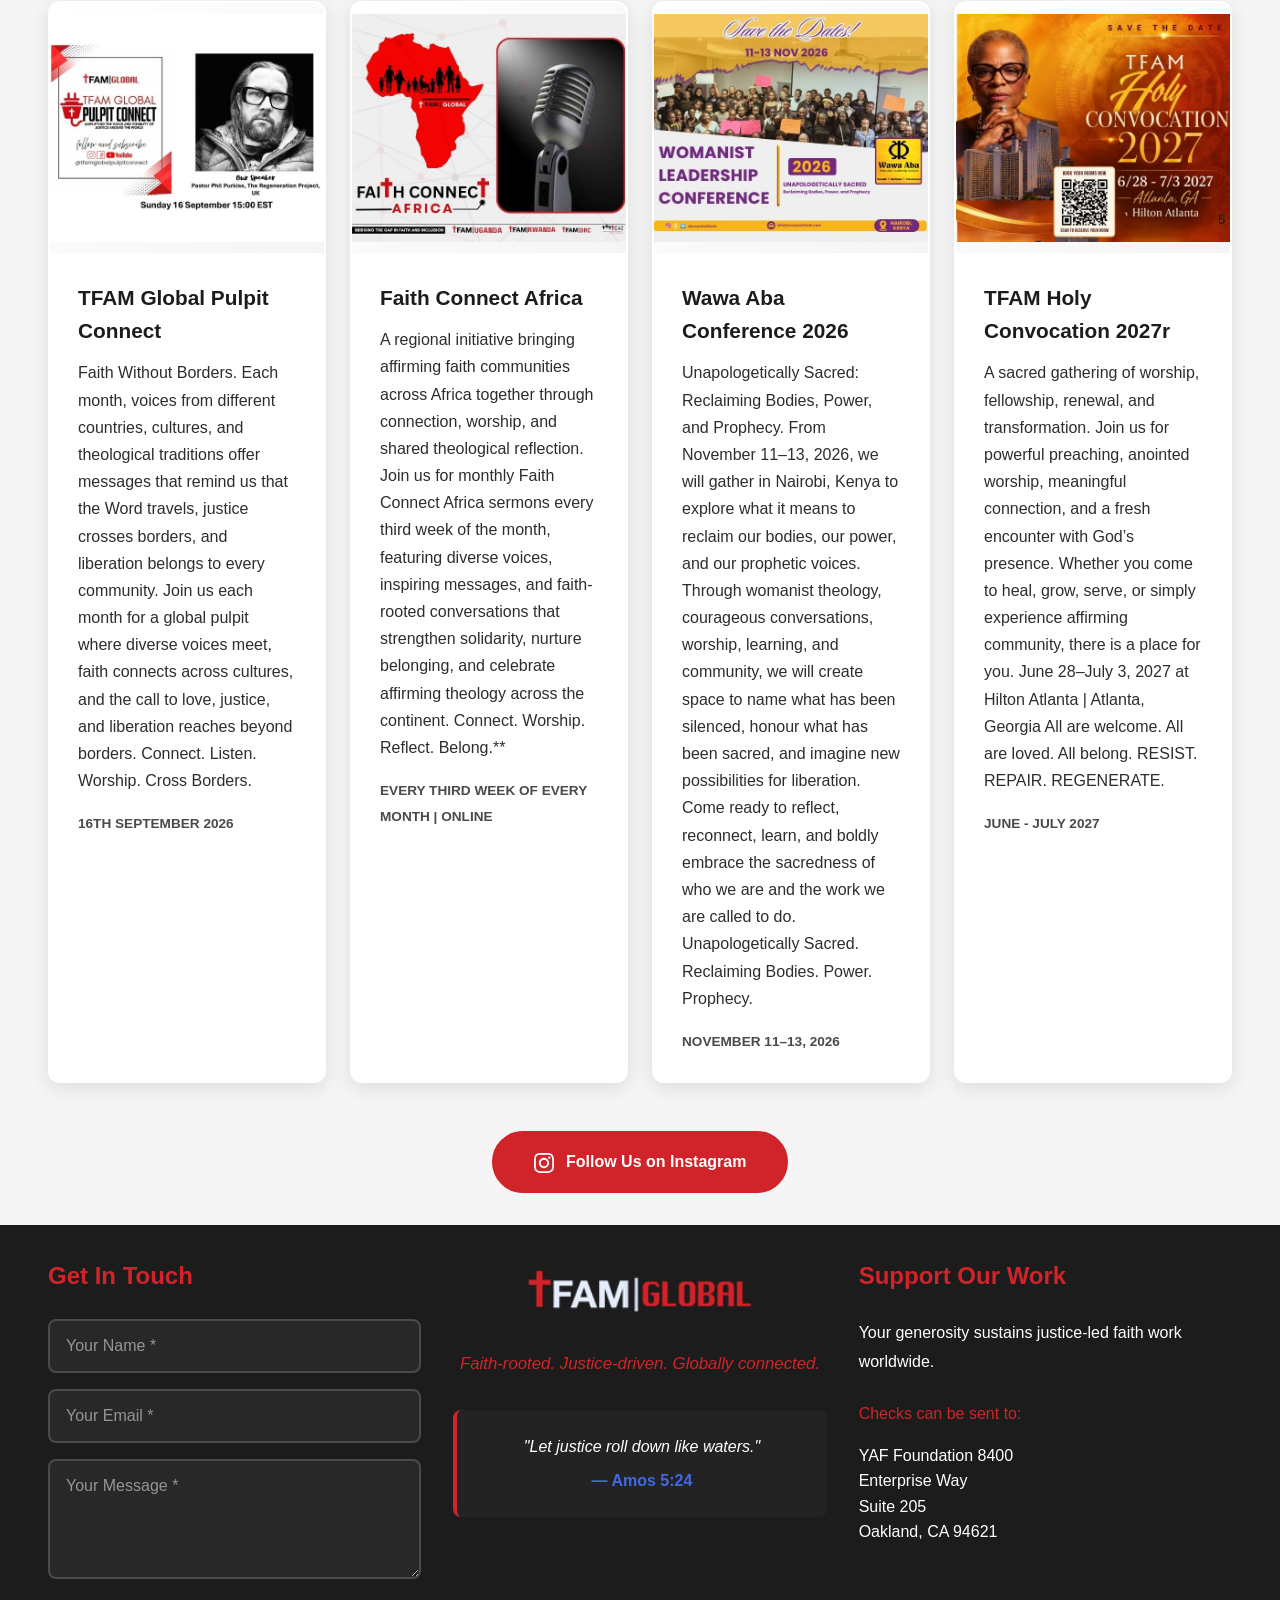
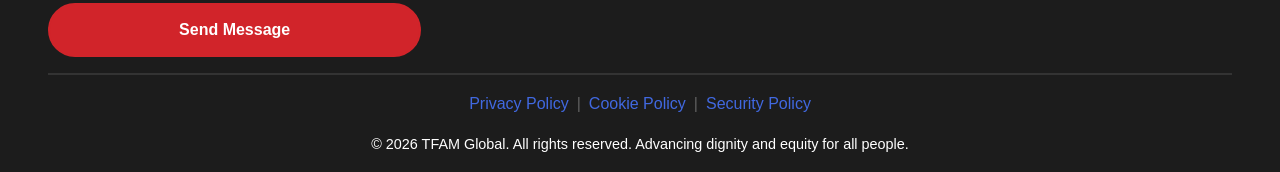
==== commit 7d924cc8: "Update index.html Updated the modal pop up" ====
--- a/index.html
+++ b/index.html
@@ -142,15 +142,20 @@
                             <img src="assets/images/3.jpg" alt="Rev. Dr. Andrea E. Vassell" class="leader-img">
                             <div class="leader-placeholder"></div>
                         </div>
-                        <div class="leader-info" onclick="openProfileModal('john-doe')">
-                            <div class="modal-content">
-                                <button class="modal-close" onclick="closeProfileModal('john-doe')">&times;</button>
+                        <div class="leader-info">
                             <h3 class="leader-name">Bishop Andrea E. Vassell</h3>
                             <p class="leader-role">Bishop of Global Ministries</p>
                             <p class="leader-location">The Fellowship of Affirming Ministries</p>
                             <div class="leader-quote">"Iron Sharpens Iron"</div>
-                            <div class="profile-modal" id="john-doe">
-                             
+                            <div class="profile-card" onclick="openProfileModal('john-doe')">
+                                  <h3>John Doe</h3>
+                                </div>
+                                
+                                <div class="profile-modal" id="john-doe">
+                                  <div class="modal-overlay" onclick="closeProfileModal('john-doe')"></div>
+                                  <div class="modal-content">
+                                    <button class="modal-close" onclick="closeProfileModal('john-doe')">&times;</button>
+            
                                 <h2>Bishop Dr. Andrea E. Vassell</h2>
                                 <p>Dr. Andrea E. Vassell is a global executive leader at the intersection of faith, public health, gender justice, and social transformation. A Registered Nurse, theologian, educator, and nonprofit executive, she is recognized for designing and leading initiatives that strengthen communities, cultivate ethical leadership, and advance the dignity and flourishing of historically marginalized people.</p>
                                 <p>She serves as Bishop of Global Ministries for The Fellowship of Affirming Ministries (TFAM), where she provides theological, pastoral, and strategic leadership to ministries throughout Africa, Asia, Europe, the Caribbean, and the Americas. In this role, she works alongside faith leaders to strengthen global partnerships, leadership development, and justice-centered ministry.</p>
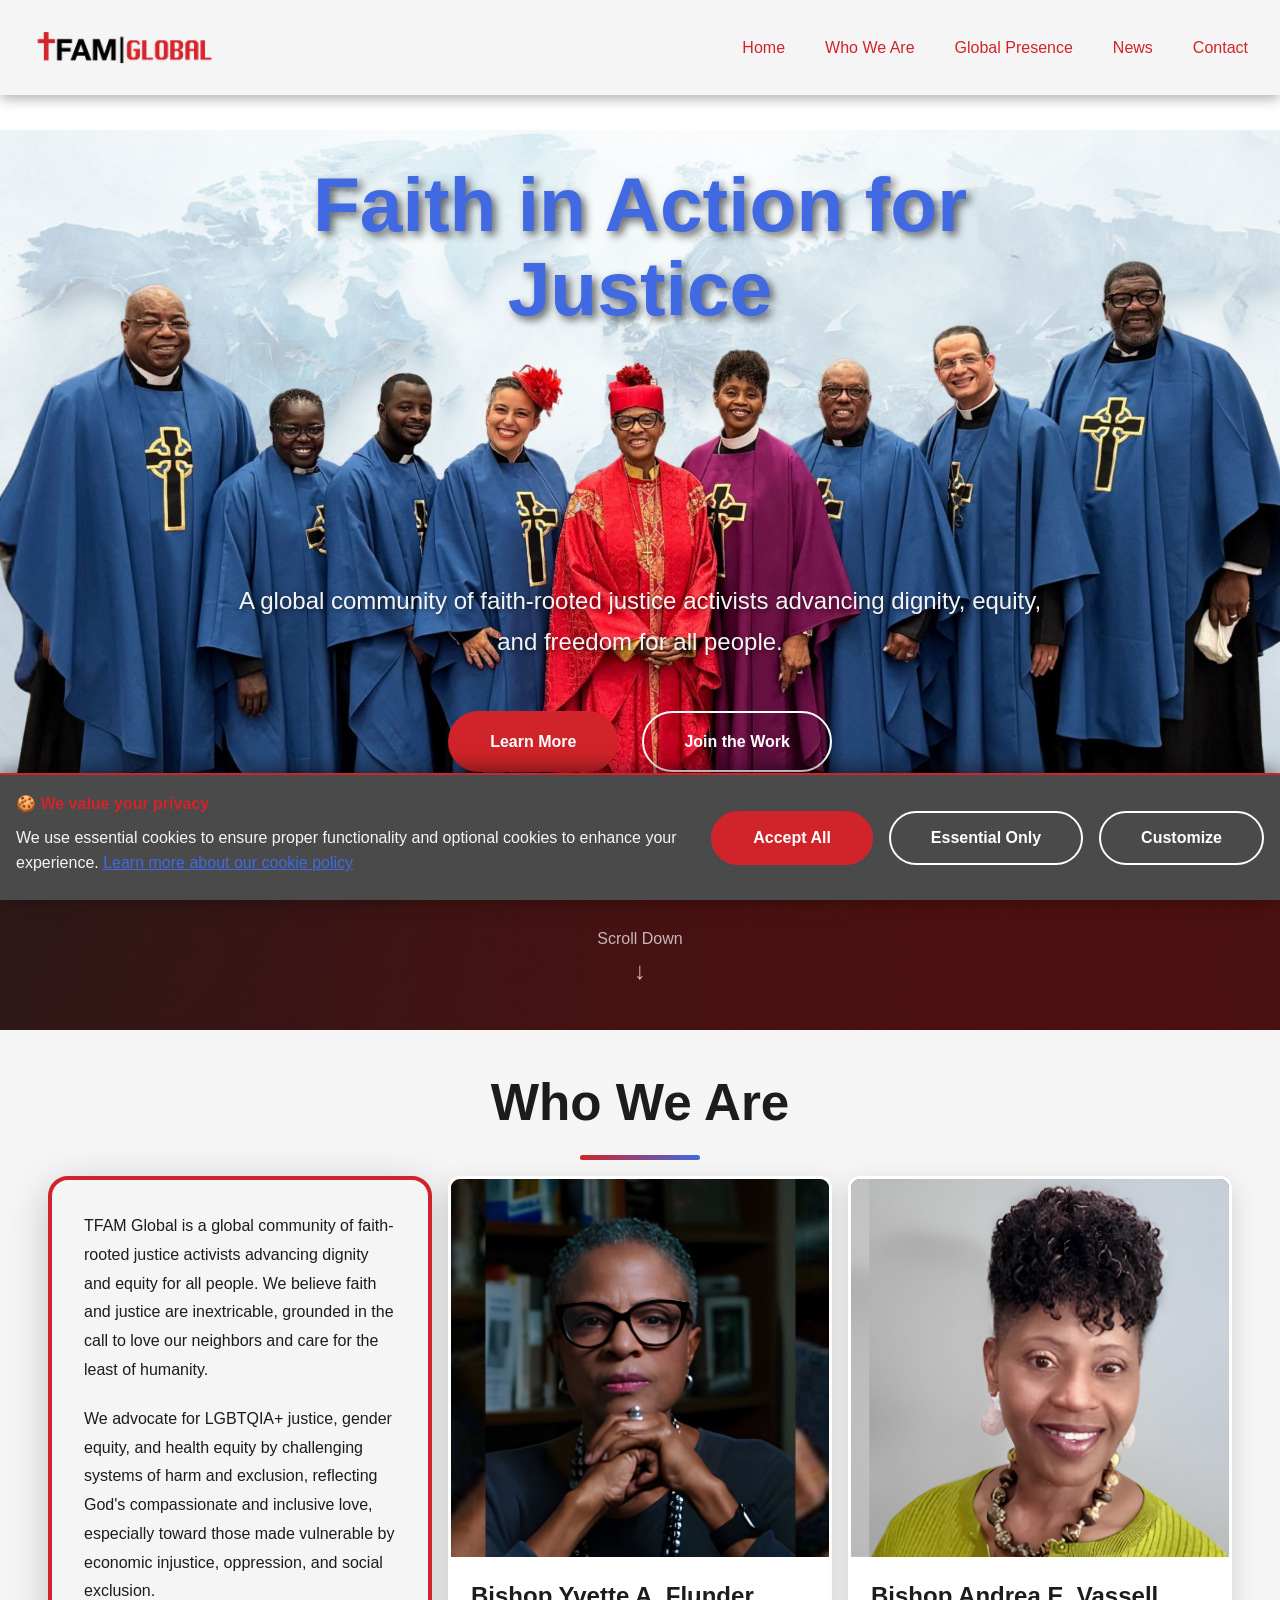
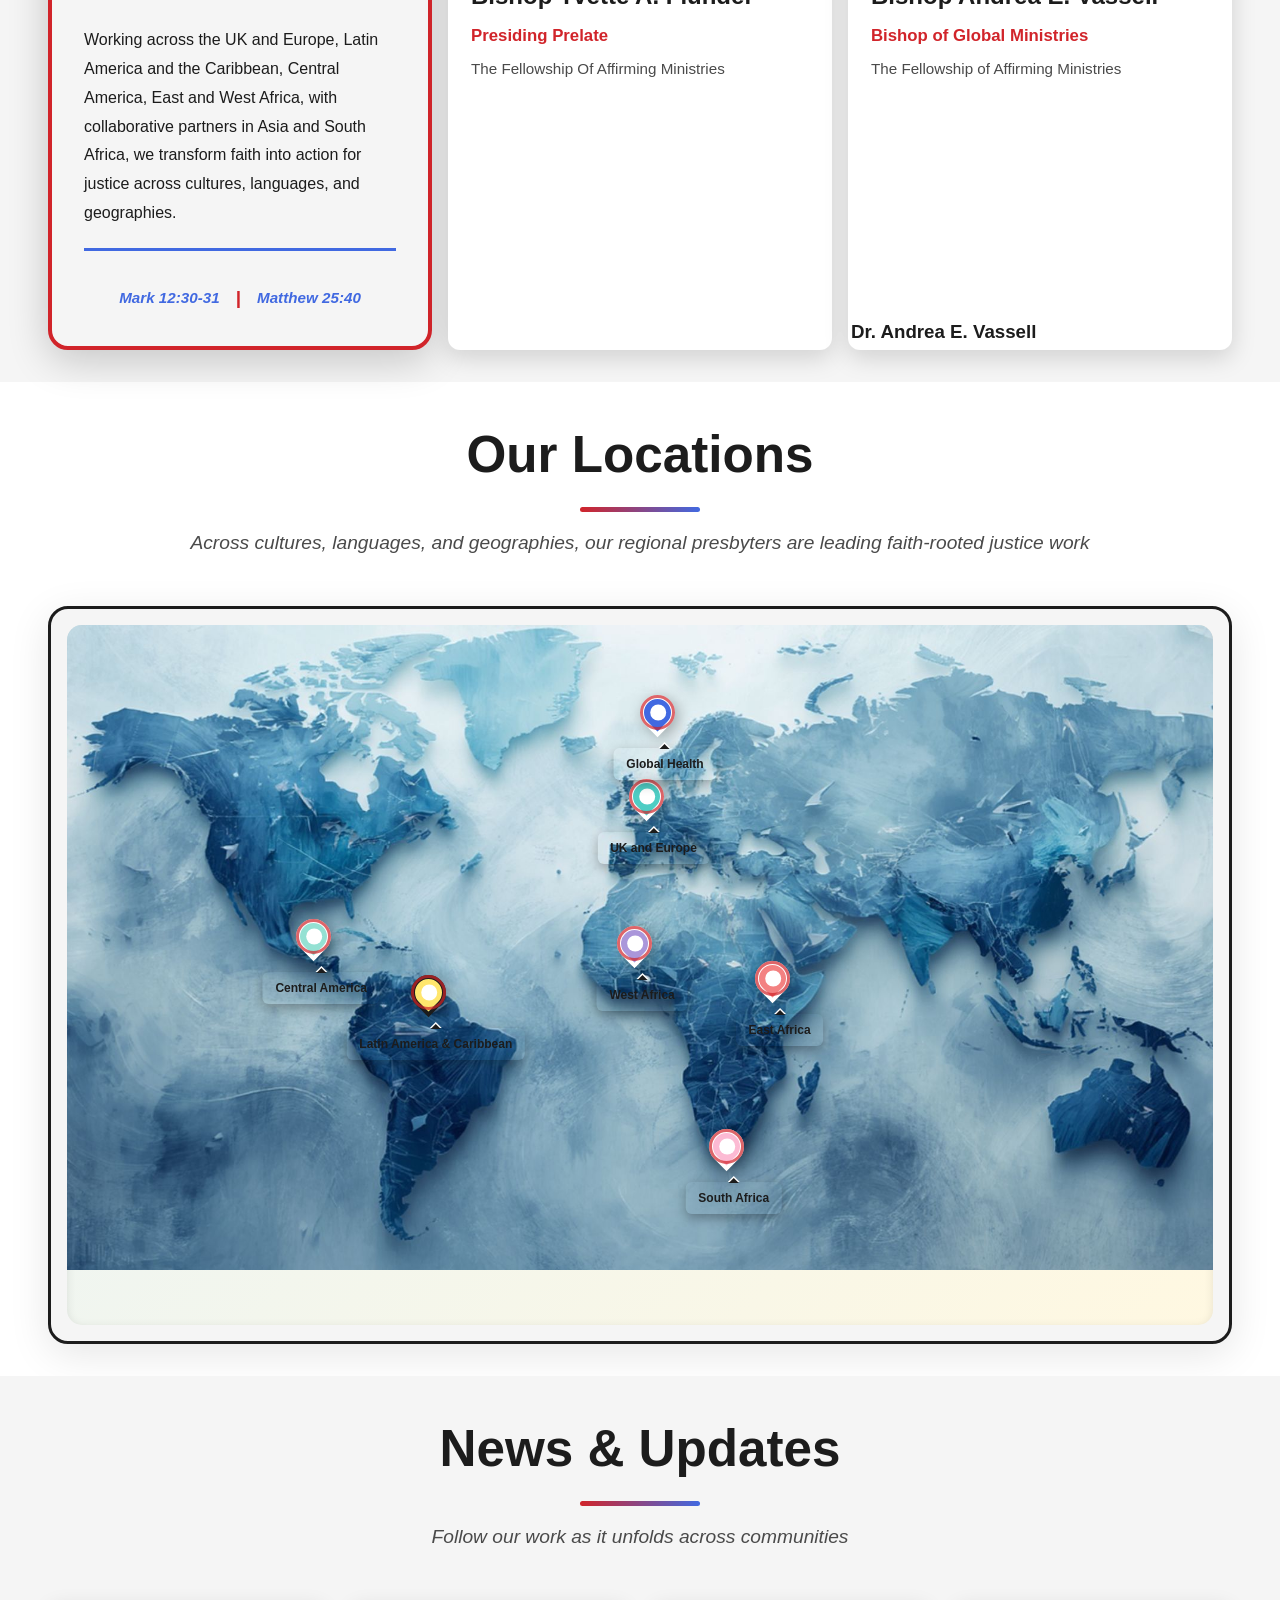
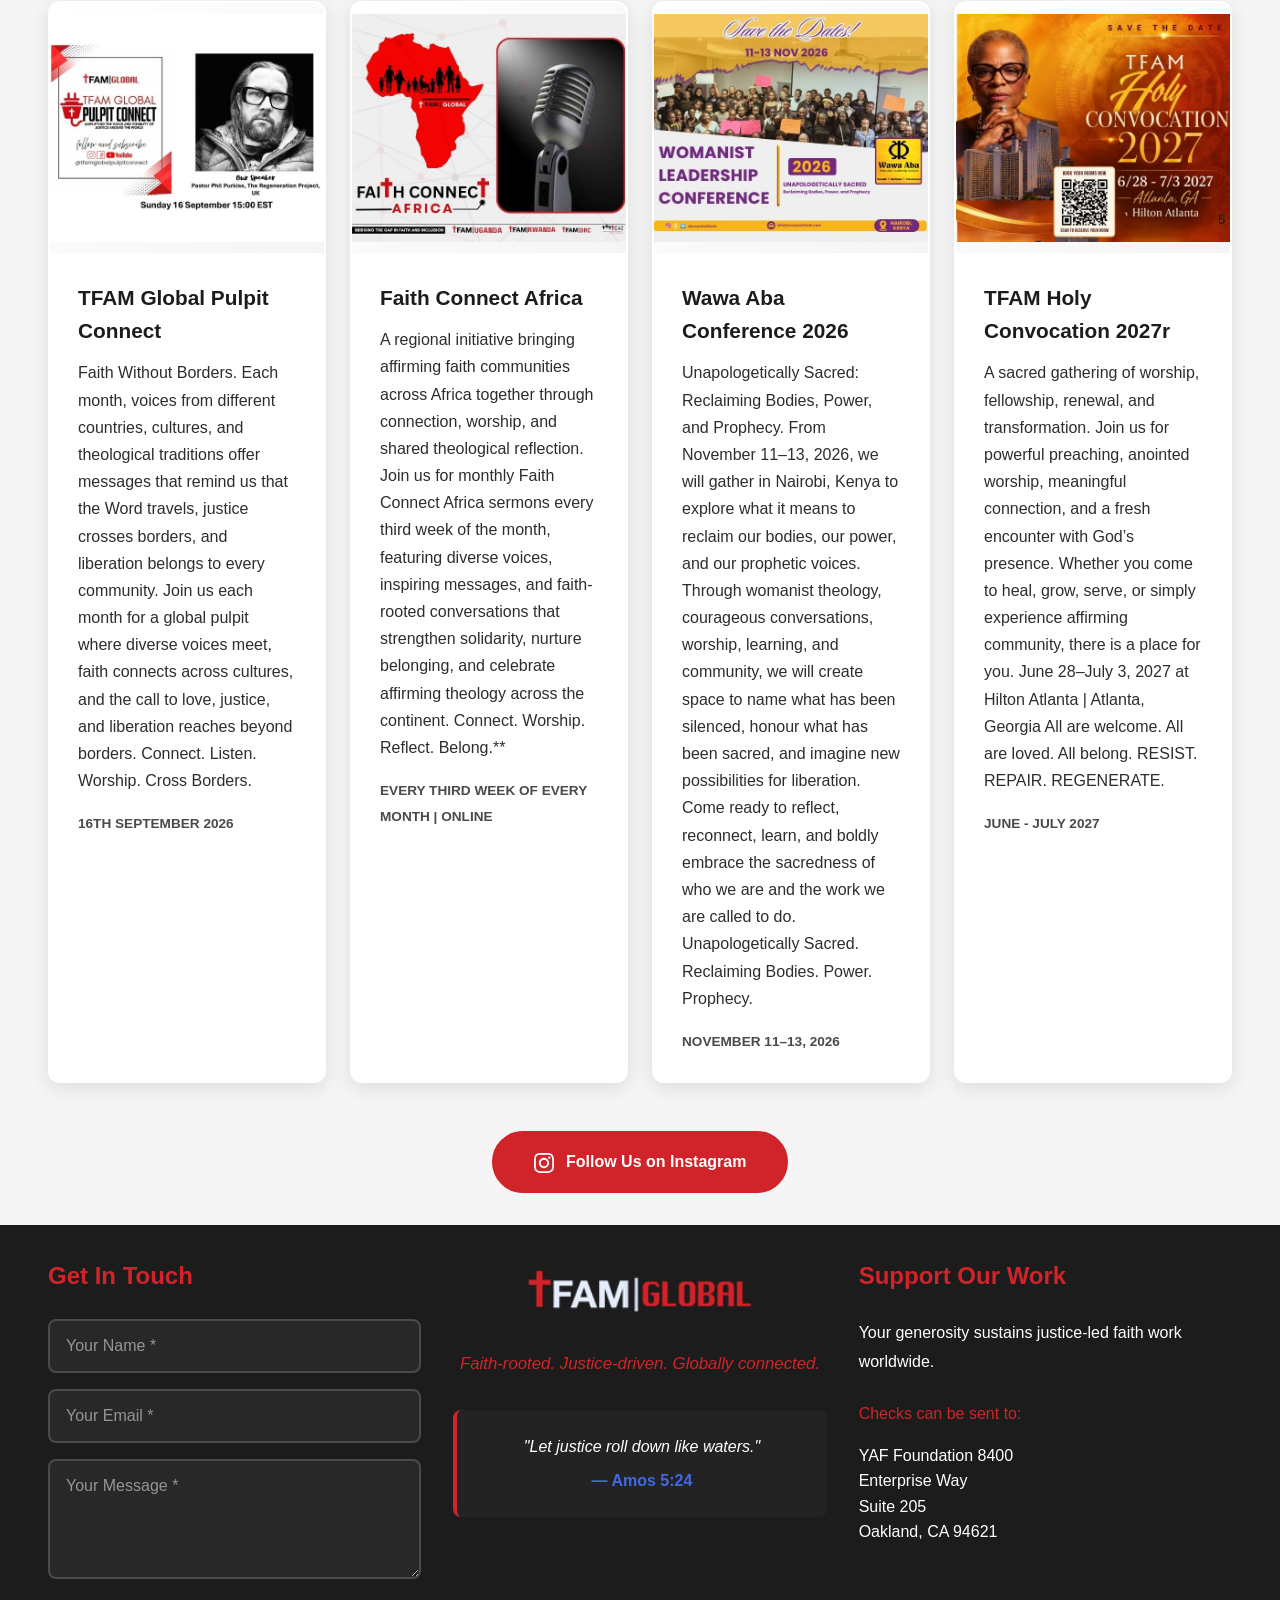
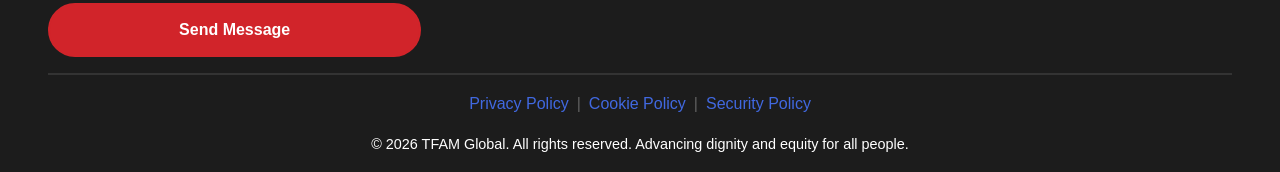
==== commit e49bb992: "Update index.html Updated  pop up" ====
--- a/index.html
+++ b/index.html
@@ -147,8 +147,9 @@
                             <p class="leader-role">Bishop of Global Ministries</p>
                             <p class="leader-location">The Fellowship of Affirming Ministries</p>
                             <div class="leader-quote">"Iron Sharpens Iron"</div>
-                            <div class="profile-card" onclick="openProfileModal('john-doe')">
-                                  <h3>John Doe</h3>
+                        </div> 
+                        <div class="profile-card" onclick="openProfileModal('john-doe')">
+                                  <h3>Dr. Andrea E. Vassell</h3>
                                 </div>
                                 
                                 <div class="profile-modal" id="john-doe">
@@ -167,7 +168,6 @@
                                 
                               </div>
                             </div>
-                        </div>                        
                         </div>
                     </div>
                 </div>
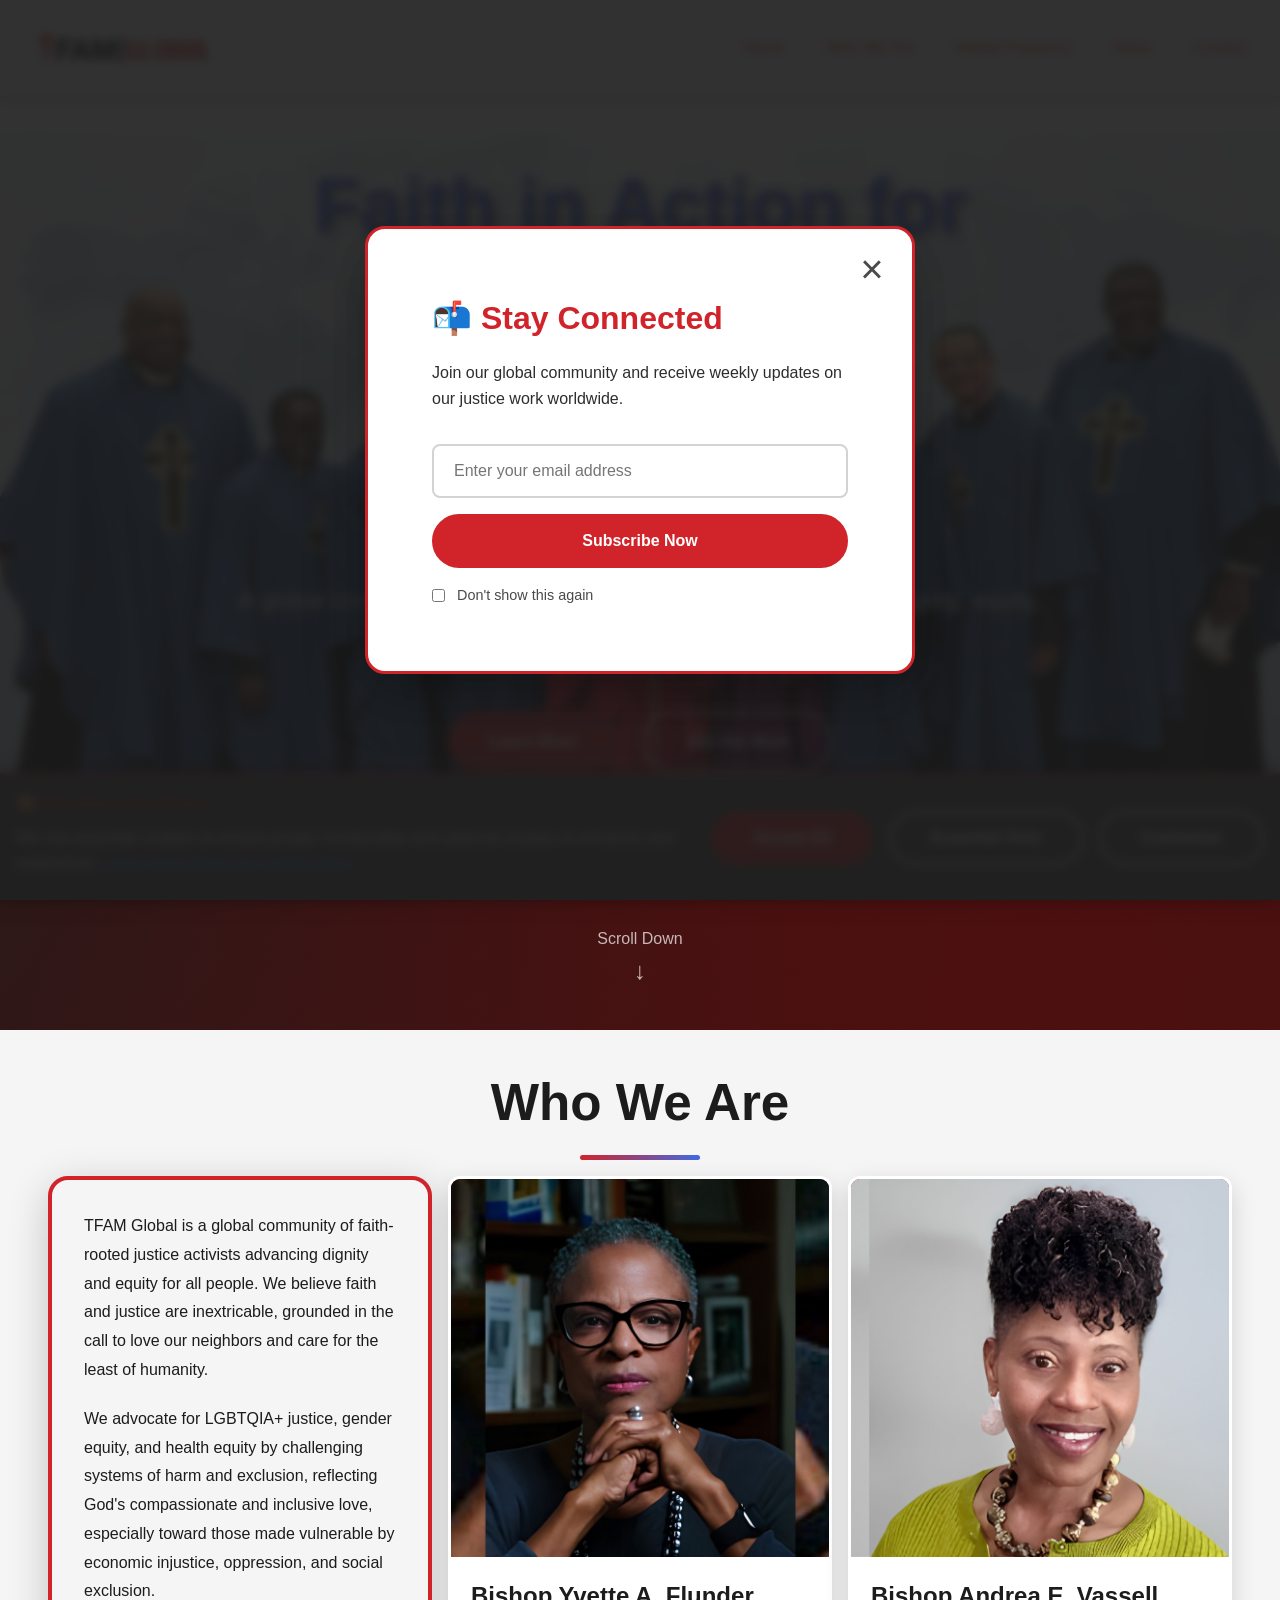
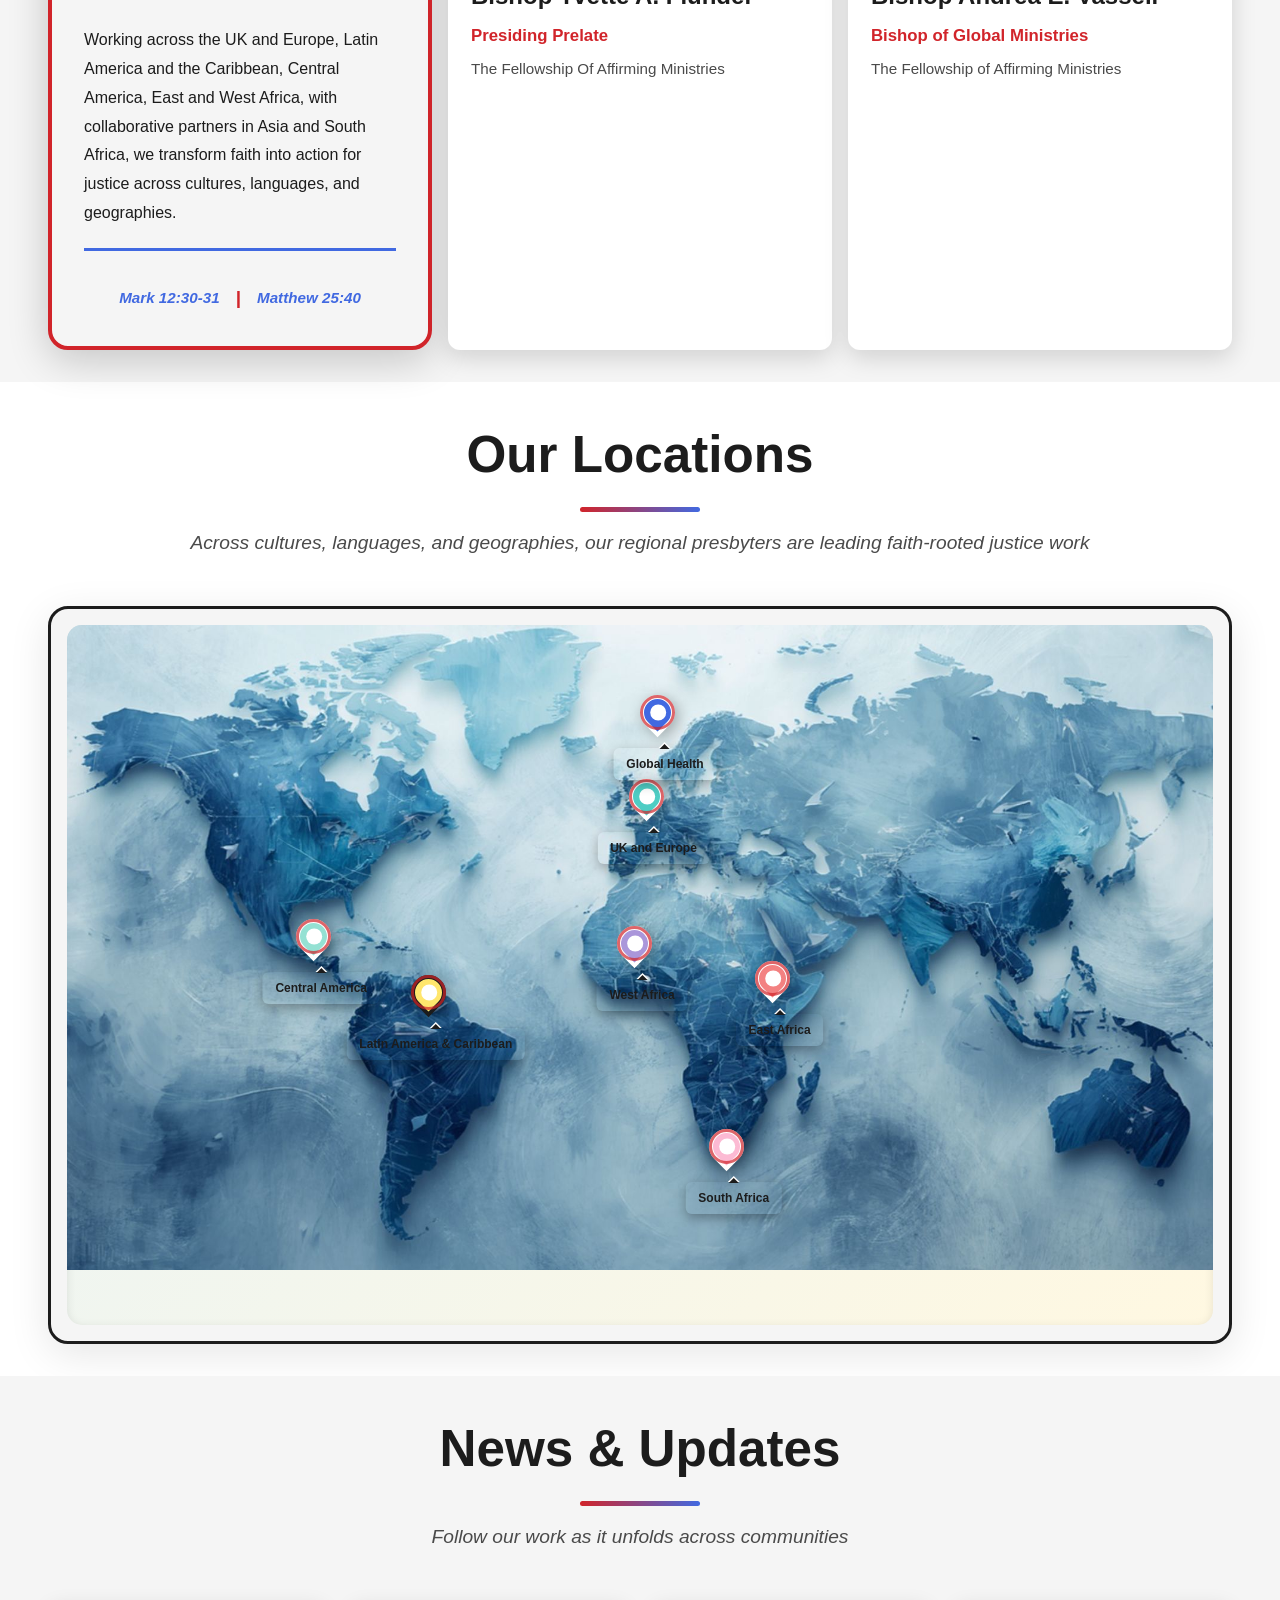
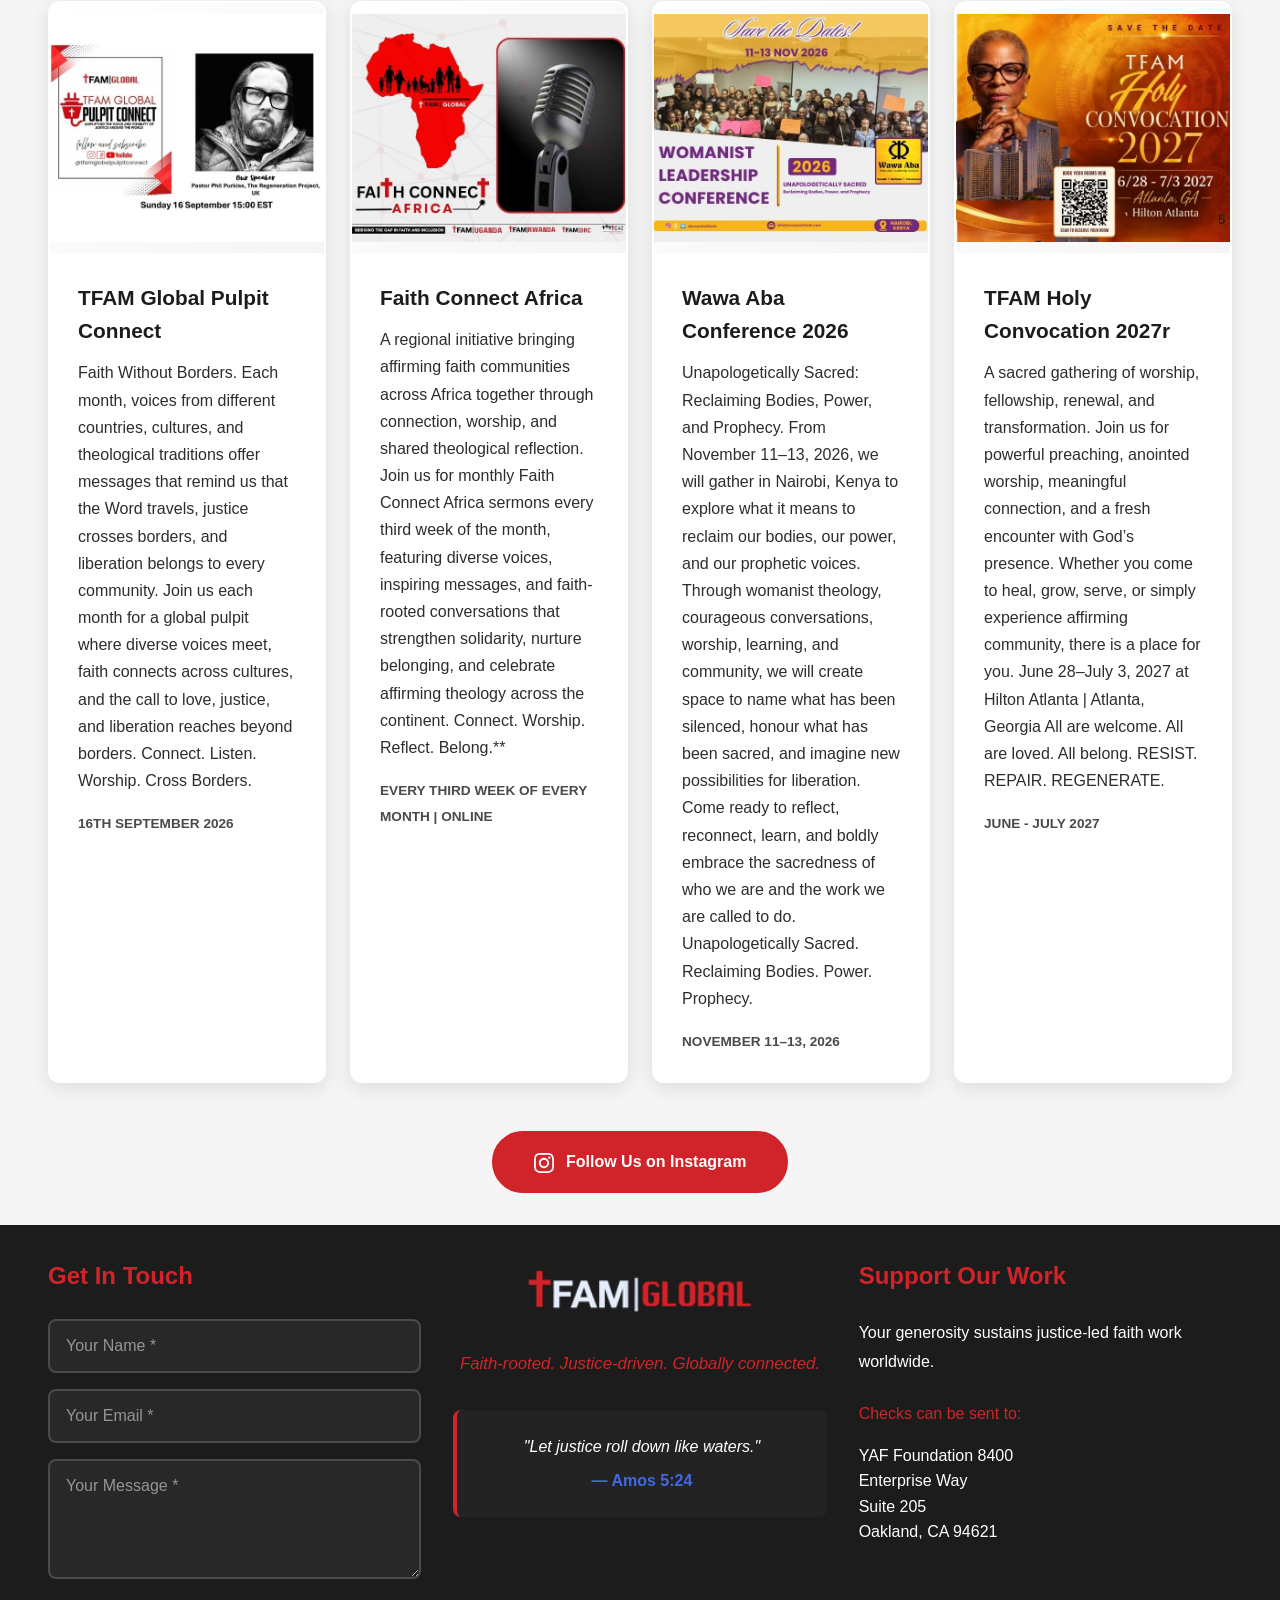
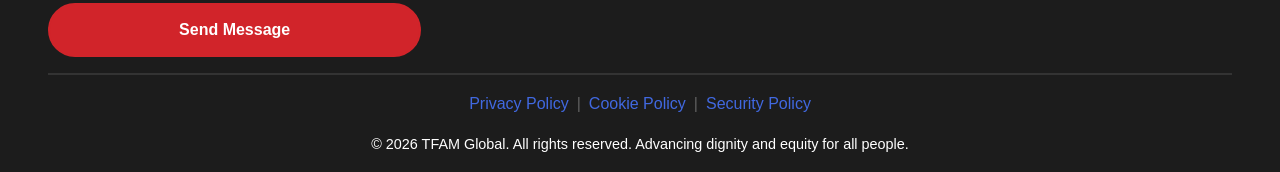
==== commit 8d5b51c3: "Update index.html remove pop up" ====
--- a/index.html
+++ b/index.html
@@ -147,27 +147,7 @@
                             <p class="leader-role">Bishop of Global Ministries</p>
                             <p class="leader-location">The Fellowship of Affirming Ministries</p>
                             <div class="leader-quote">"Iron Sharpens Iron"</div>
-                        </div> 
-                        <div class="profile-card" onclick="openProfileModal('john-doe')">
-                                  <h3>Dr. Andrea E. Vassell</h3>
-                                </div>
-                                
-                                <div class="profile-modal" id="john-doe">
-                                  <div class="modal-overlay" onclick="closeProfileModal('john-doe')"></div>
-                                  <div class="modal-content">
-                                    <button class="modal-close" onclick="closeProfileModal('john-doe')">&times;</button>
-            
-                                <h2>Bishop Dr. Andrea E. Vassell</h2>
-                                <p>Dr. Andrea E. Vassell is a global executive leader at the intersection of faith, public health, gender justice, and social transformation. A Registered Nurse, theologian, educator, and nonprofit executive, she is recognized for designing and leading initiatives that strengthen communities, cultivate ethical leadership, and advance the dignity and flourishing of historically marginalized people.</p>
-                                <p>She serves as Bishop of Global Ministries for The Fellowship of Affirming Ministries (TFAM), where she provides theological, pastoral, and strategic leadership to ministries throughout Africa, Asia, Europe, the Caribbean, and the Americas. In this role, she works alongside faith leaders to strengthen global partnerships, leadership development, and justice-centered ministry.</p>
-                                <p>Dr. Vassell is the Founder and Executive Director of the Wawa Aba Womanist Leadership Institute, an international leadership institute dedicated to advancing African women’s leadership through womanist theology, leadership formation, economic empowerment, movement building, and systems change. The Institute equips faith leaders, community advocates, and emerging changemakers to address the interconnected challenges of gender inequality, religious exclusion, poverty, and social injustice while cultivating transformative leadership across East Africa.</p>
-                                <p>She is also the Founder of Keeping Our Girls in School (KOGIS), a community initiative serving girls experiencing period poverty in Nairobi, Kenya. Through the provision of menstrual hygiene products, health education, and advocacy, KOGIS helps ensure that girls remain in school with dignity, contributing to improved educational outcomes and advancing gender equity.</p>
-                                <p>Since October 2025, Dr. Vassell has served as Director of the Sankofa Faith Children’s Initiative, a national initiative supported by the Lilly Endowment that is reimagining how churches welcome, nurture, and learn from children through prayer, worship, theological formation, and research. Under her leadership, the initiative equips congregations across the United States to embrace intergenerational ministry that recognizes children not only as recipients of faith formation, but as active participants and contributors to the life of the Church.</p>
-                                <p>Over more than three decades of leadership, Dr. Vassell has worked at the convergence of faith, healthcare, leadership development, and social justice. She earned her Doctor of Ministry from New York Theological Seminary, where her doctoral research explored the application of Womanist Theology as a framework for advancing gender equity among faith leaders in East Africa.</p>
-                                <p>Her work has included graduate theological education, presentations at international conferences, engagement with government and civic leaders, remarks at the White House, and collaboration with clergy, scholars, policymakers, philanthropists, and grassroots organizations across multiple continents. Throughout every sphere of leadership, she remains committed to helping individuals and communities recognize their inherent dignity, embody their God-given purpose, and exercise courageous leadership in service of justice, compassion, and human flourishing.</p>
-                                
-                              </div>
-                            </div>
+                        </div>
                         </div>
                     </div>
                 </div>
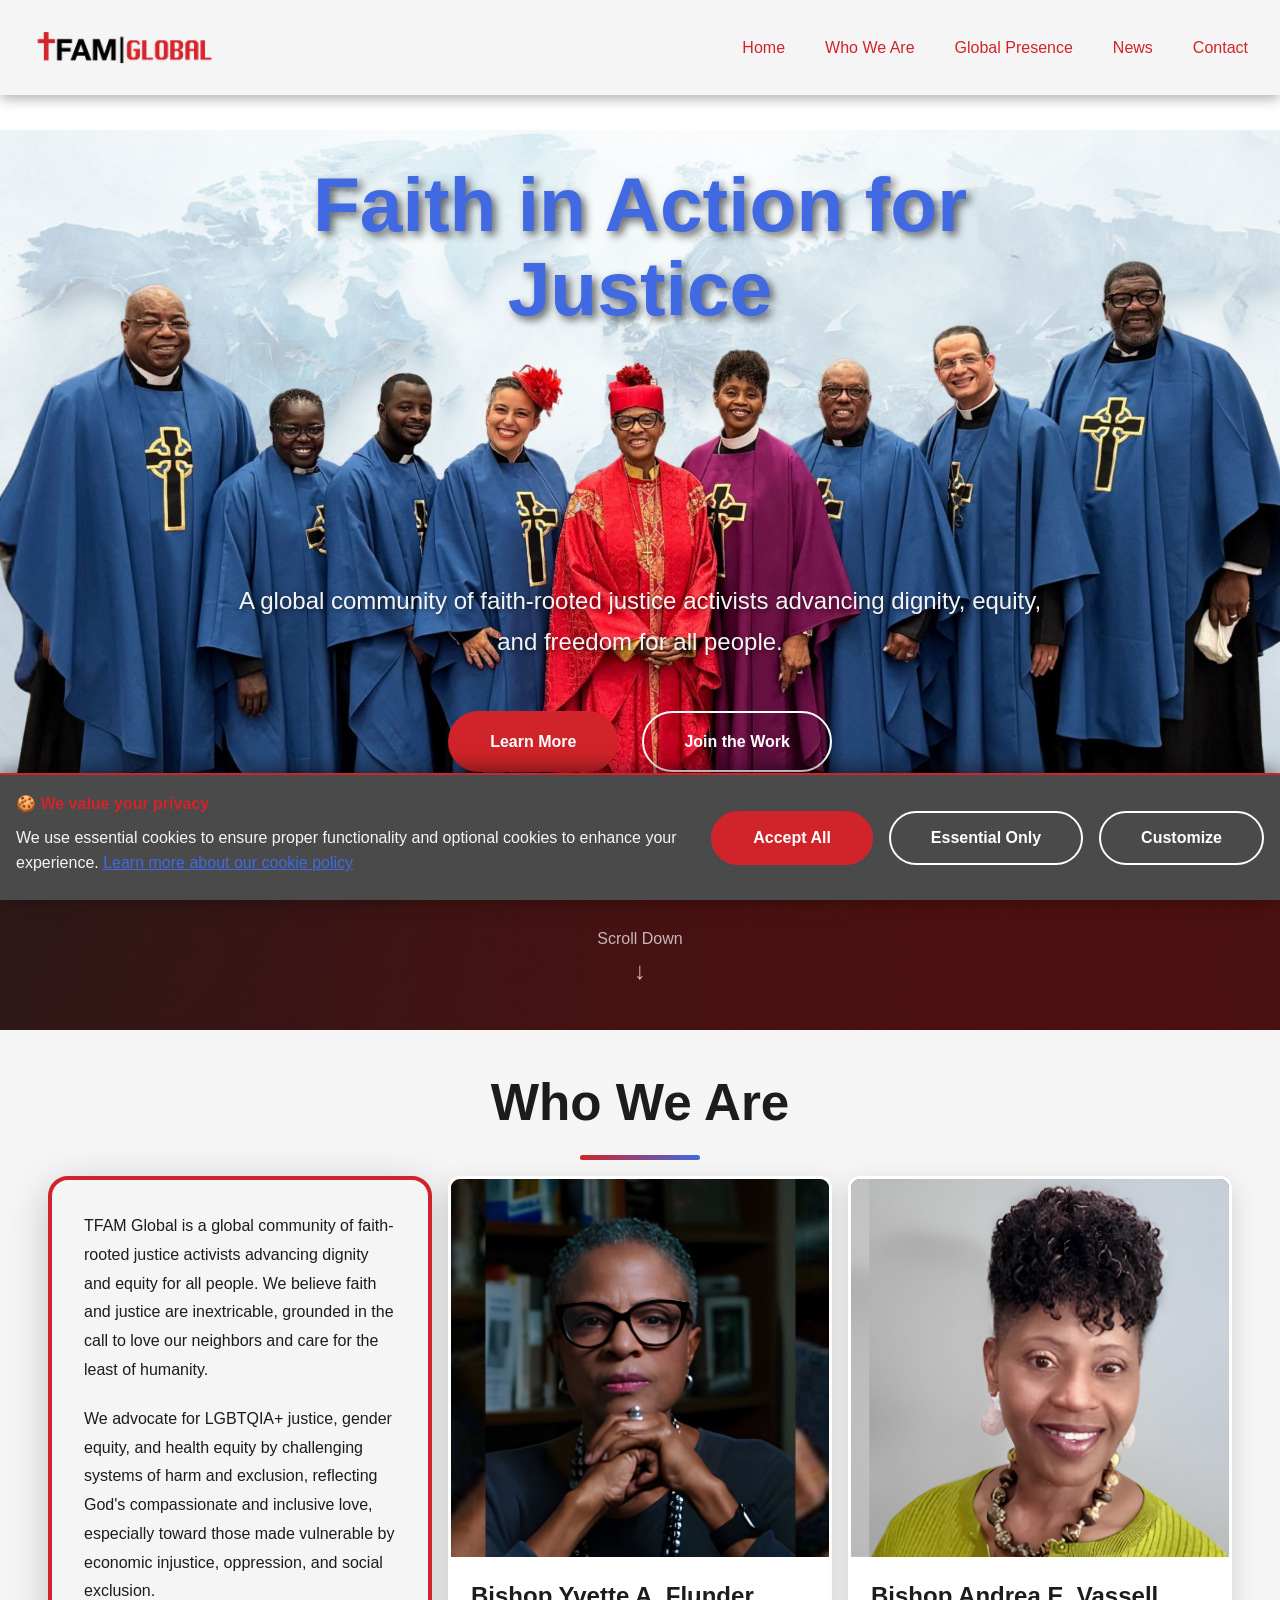
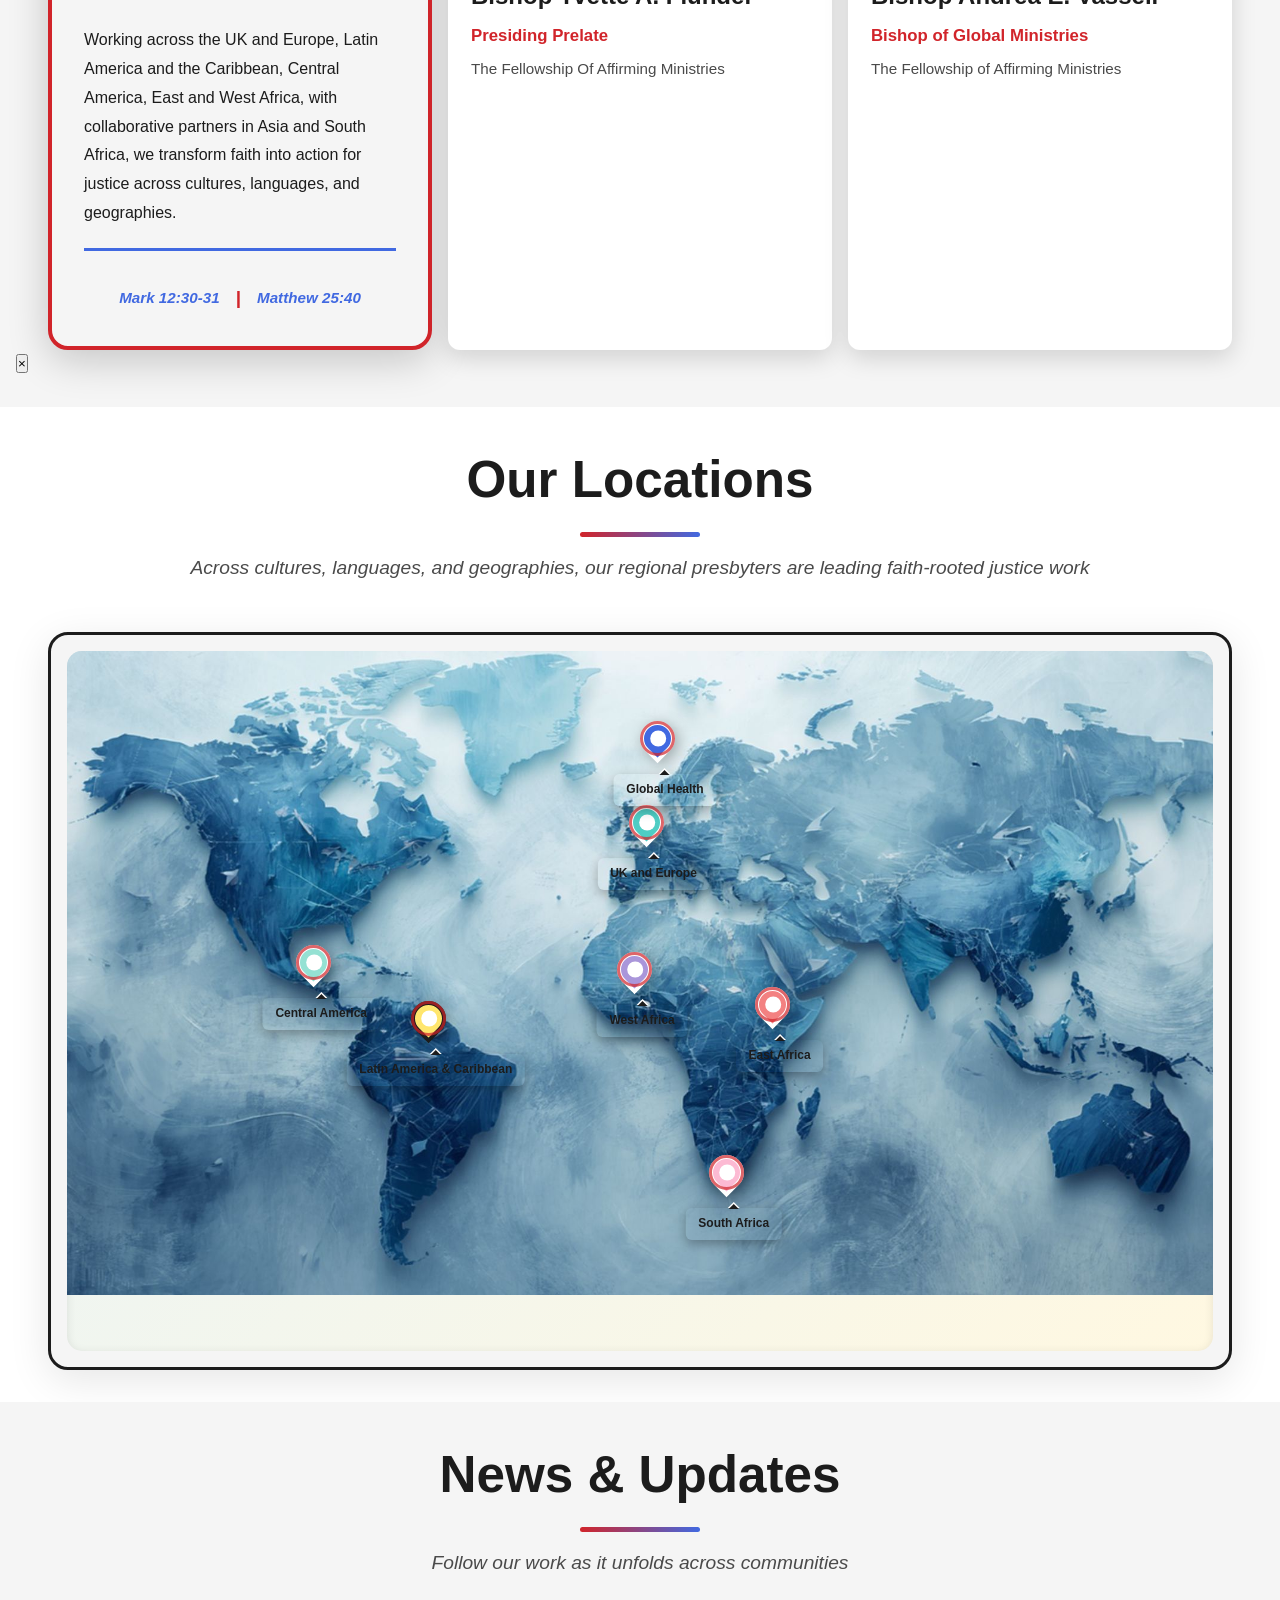
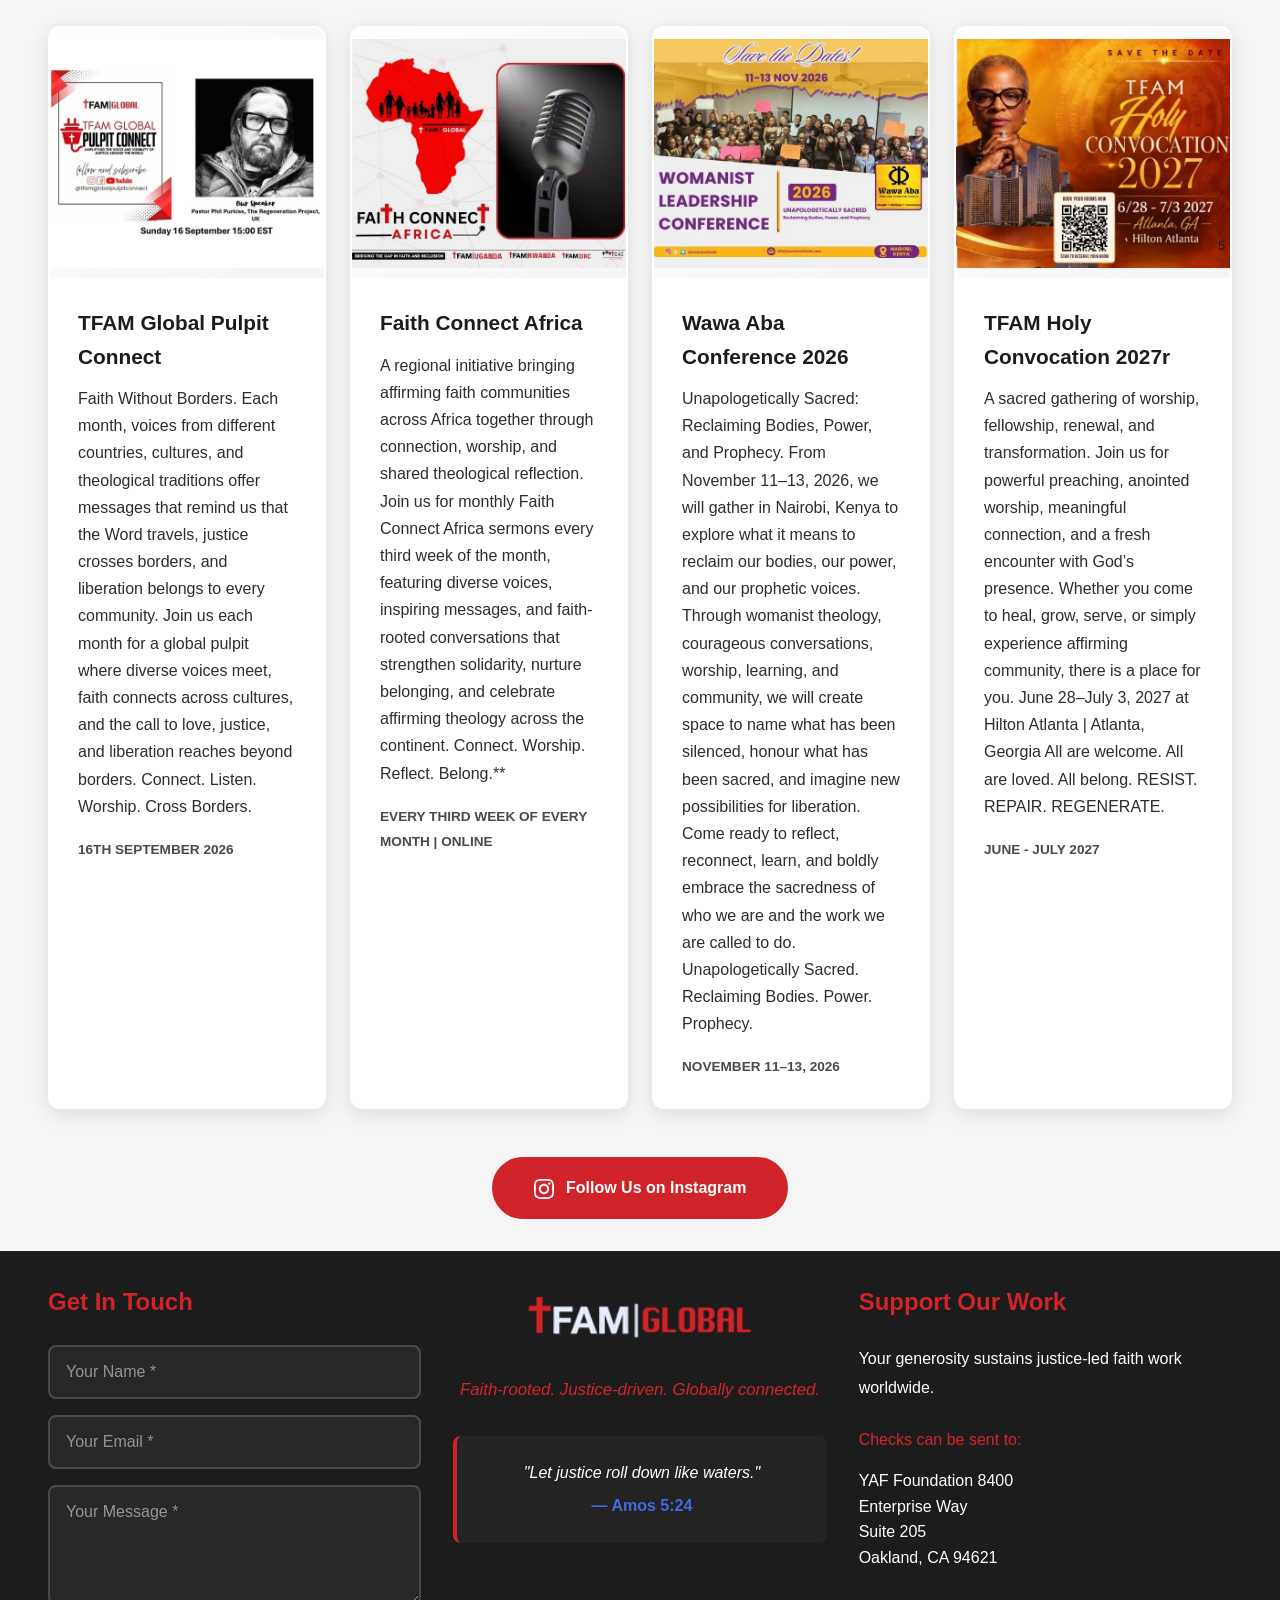
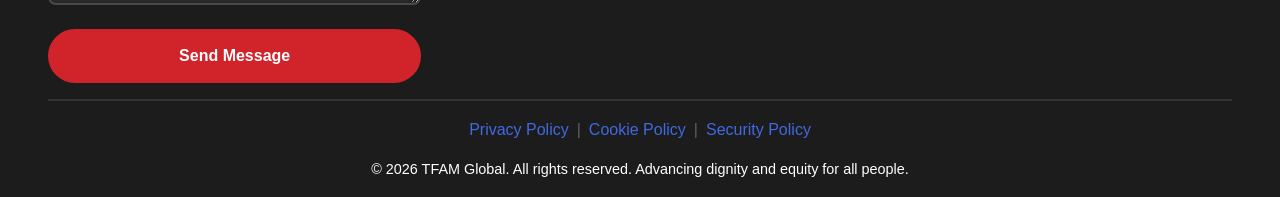
==== commit 929628e1: "Update index.html Update for profile pop uo modal" ====
--- a/index.html
+++ b/index.html
@@ -153,6 +153,14 @@
                 </div>
             </div>
         </div>
+        <div class="image-modal" id="imageModal">
+            <div class="image-modal-overlay"></div>
+            <div class="image-modal-content">
+                <button class="image-modal-close">&times;</button>
+                <img src="" alt="" class="image-modal-img" id="modalImg">
+                <p class="image-modal-caption" id="modalCaption"></p>
+            </div>
+        </div>
     </section>
 
     <!-- Global Presence Map Section -->
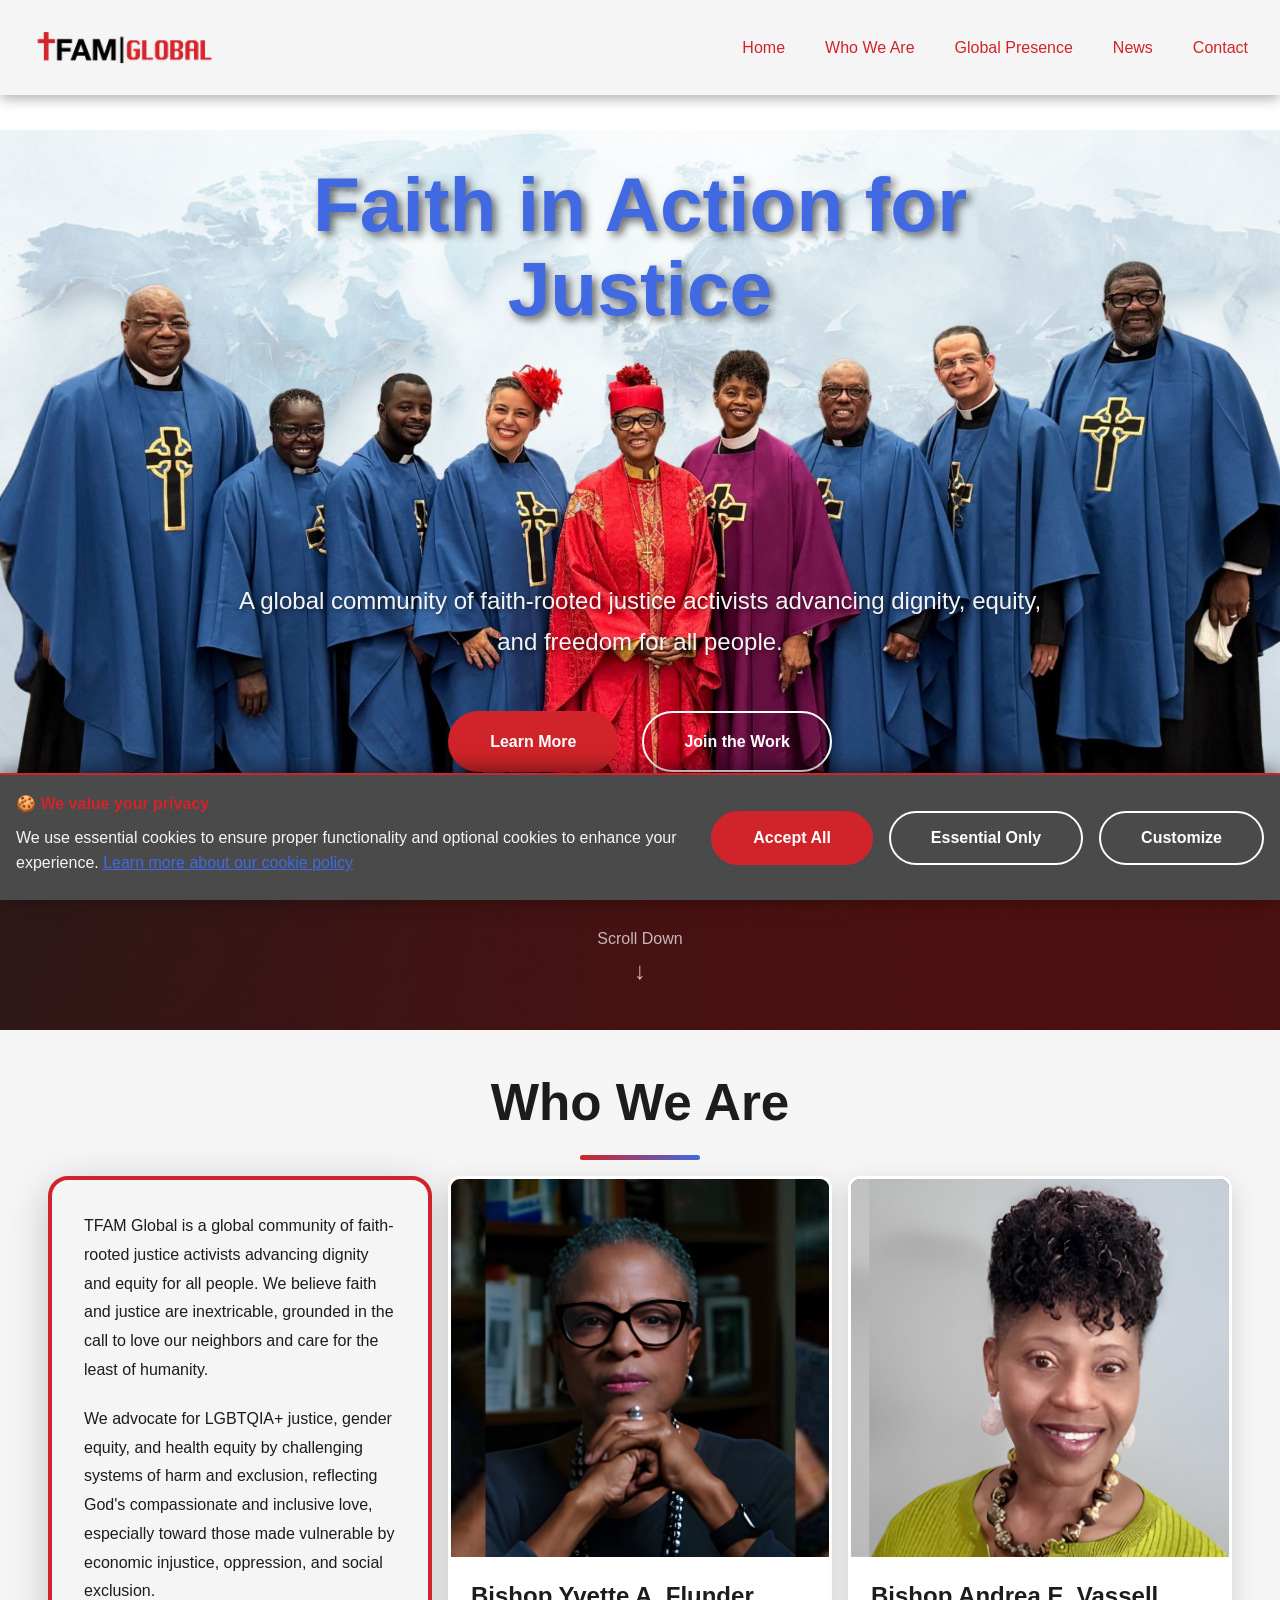
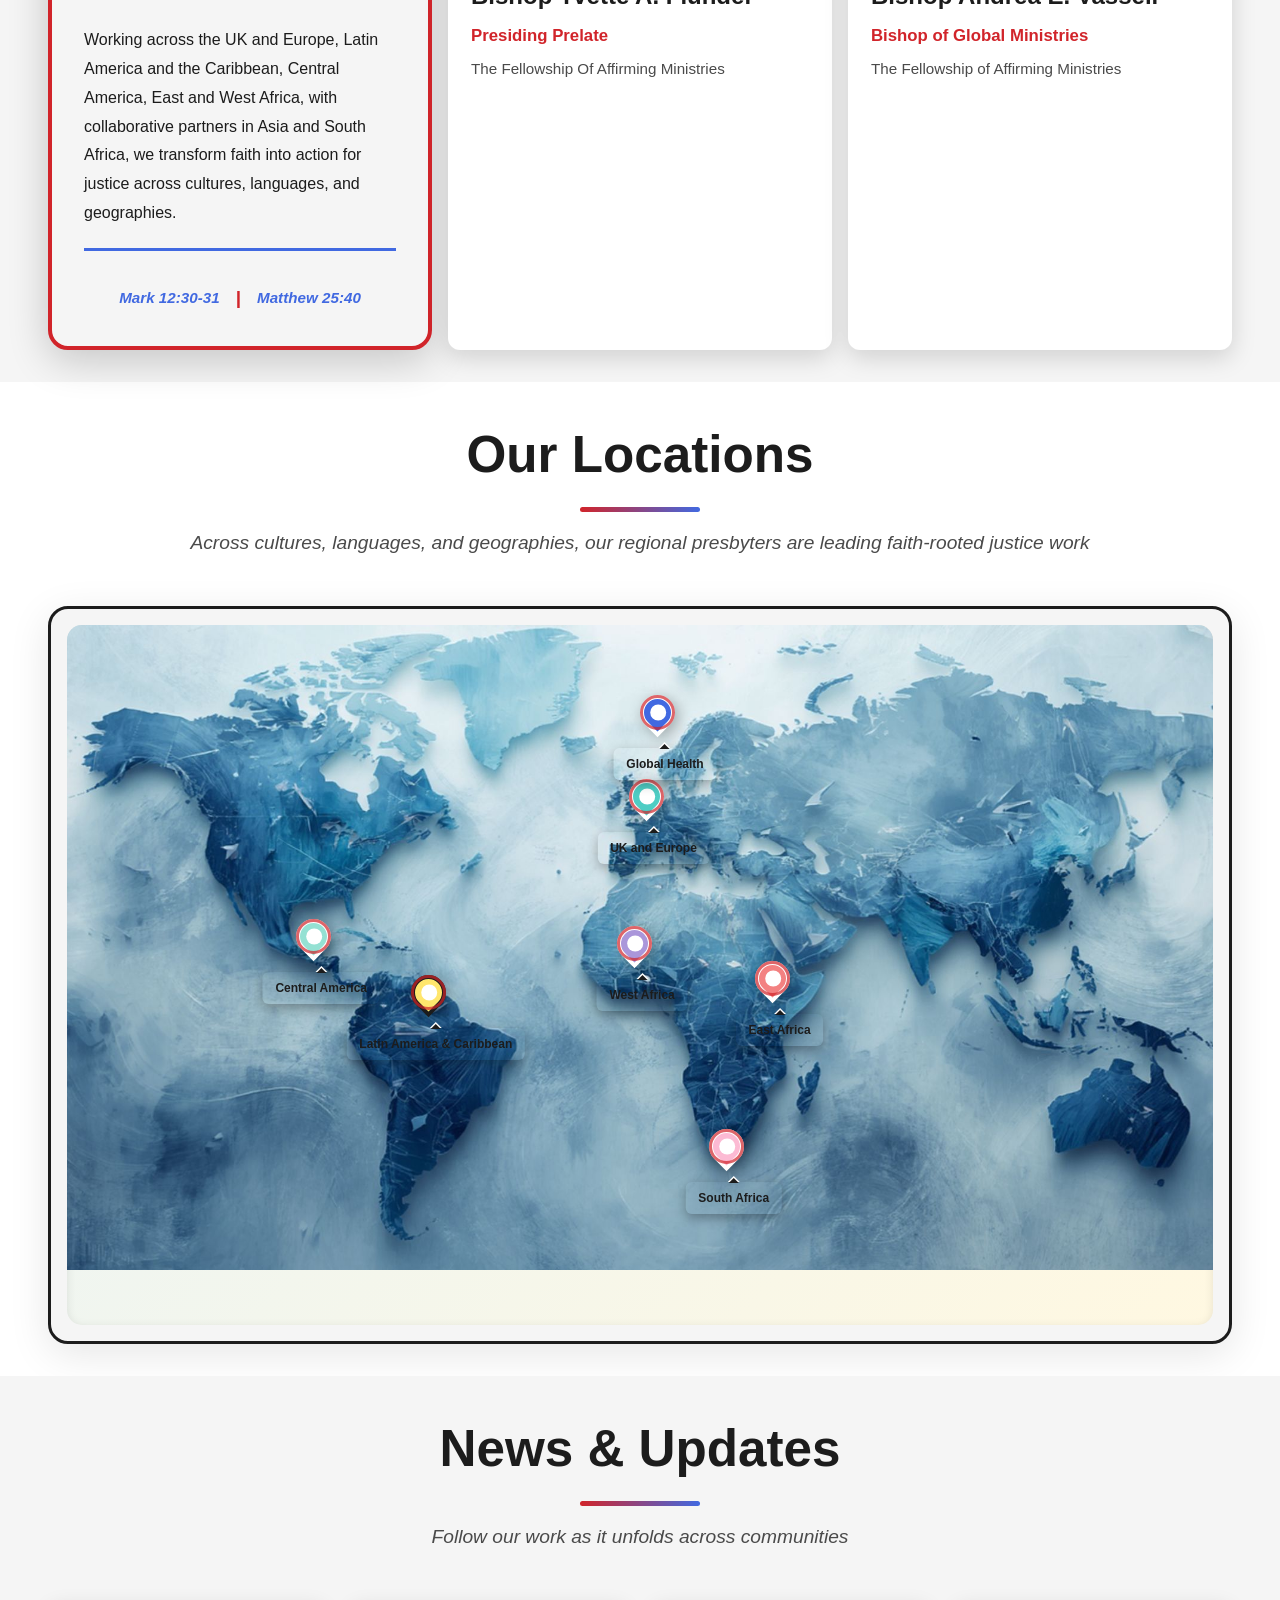
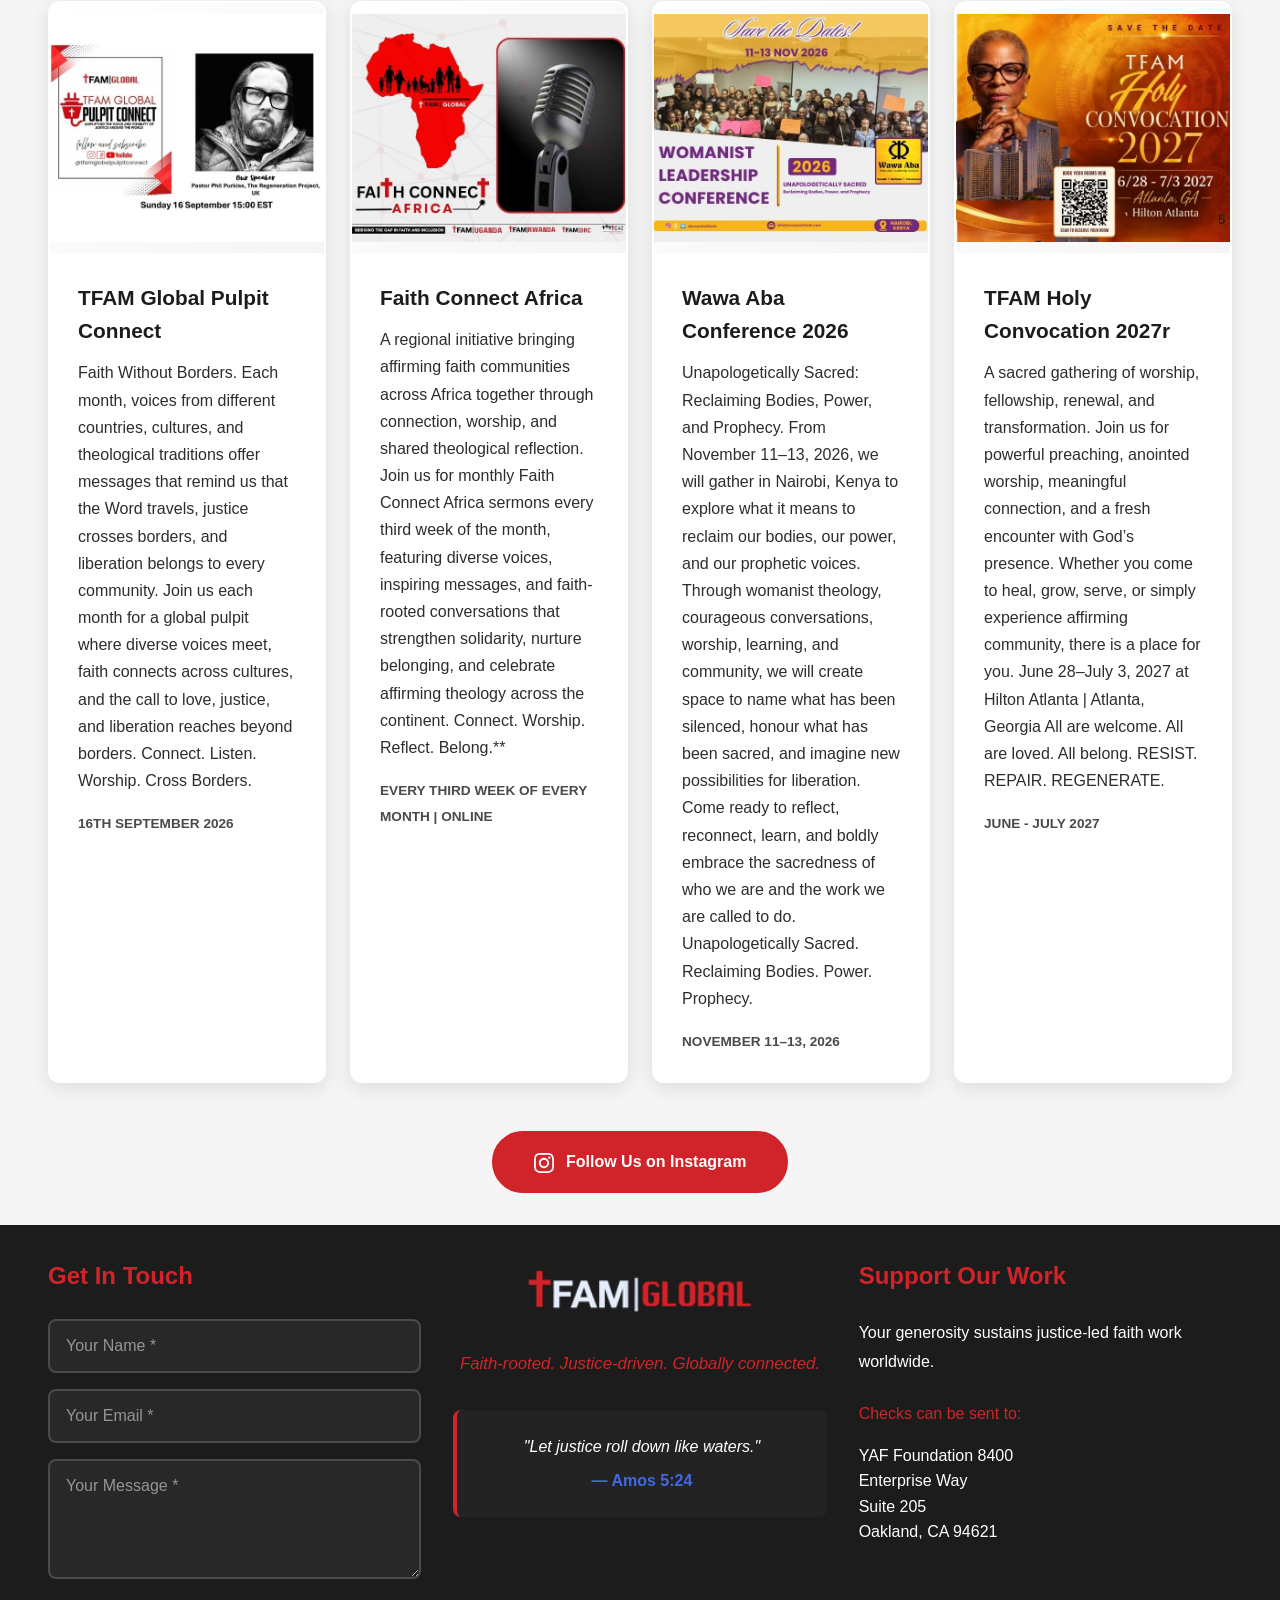
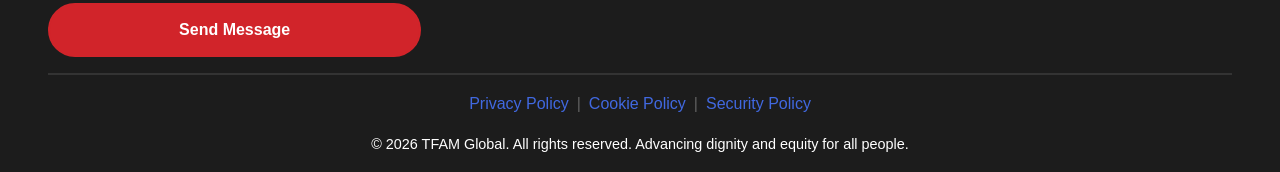
==== commit 88555093: "Update index.html Updated Pop Up" ====
--- a/index.html
+++ b/index.html
@@ -106,62 +106,61 @@
     </section>
 
     <!-- Who We Are Section -->
-    <section class="who-we-are" id="who-we-are">
-        <div class="container">
-            <h2 class="section-title">Who We Are</h2>
-            <div class="who-content">
-                <div class="who-text-box">
-                    <div class="text-content">
-                        <p>TFAM Global is a global community of faith-rooted justice activists advancing dignity and equity for all people. We believe faith and justice are inextricable, grounded in the call to love our neighbors and care for the least of humanity.</p>
-                        
-                        <p>We advocate for LGBTQIA+ justice, gender equity, and health equity by challenging systems of harm and exclusion, reflecting God's compassionate and inclusive love, especially toward those made vulnerable by economic injustice, oppression, and social exclusion.</p>
-                        
-                        <p>Working across the UK and Europe, Latin America and the Caribbean, Central America, East and West Africa, with collaborative partners in Asia and South Africa, we transform faith into action for justice across cultures, languages, and geographies.</p>
-                    </div>
-                    <div class="scripture-refs">
-                        <span class="scripture-verse">Mark 12:30-31</span>
-                        <span class="scripture-divider">|</span>
-                        <span class="scripture-verse">Matthew 25:40</span>
-                    </div>
-                </div>
-                <div class="leaders-grid">
-                    <div class="leader-card">
-                        <div class="leader-image">
-                            <img src="assets/images/2.jpg" alt="Bishop Yvette A. Flunder" class="leader-img">
-                            <div class="leader-placeholder"></div>
-                        </div>
-                        <div class="leader-info">
-                            <h3 class="leader-name">Bishop Yvette A. Flunder</h3>
-                            <p class="leader-role">Presiding Prelate</p>
-                            <p class="leader-location">The Fellowship Of Affirming Ministries</p>
-                            <div class="leader-quote">"Free people; Free people"</div>
-                        </div>                        
-                    </div>
-                    <div class="leader-card">
-                        <div class="leader-image">
-                            <img src="assets/images/3.jpg" alt="Rev. Dr. Andrea E. Vassell" class="leader-img">
-                            <div class="leader-placeholder"></div>
-                        </div>
-                        <div class="leader-info">
-                            <h3 class="leader-name">Bishop Andrea E. Vassell</h3>
-                            <p class="leader-role">Bishop of Global Ministries</p>
-                            <p class="leader-location">The Fellowship of Affirming Ministries</p>
-                            <div class="leader-quote">"Iron Sharpens Iron"</div>
-                        </div>
-                        </div>
-                    </div>
-                </div>
-            </div>
-        </div>
-        <div class="image-modal" id="imageModal">
-            <div class="image-modal-overlay"></div>
-            <div class="image-modal-content">
-                <button class="image-modal-close">&times;</button>
-                <img src="" alt="" class="image-modal-img" id="modalImg">
-                <p class="image-modal-caption" id="modalCaption"></p>
-            </div>
-        </div>
-    </section>
+<section class="who-we-are" id="who-we-are">
+    <div class="container">
+        <h2 class="section-title">Who We Are</h2>
+        <div class="who-content">
+            <div class="who-text-box">
+                <div class="text-content">
+                    <p>TFAM Global is a global community of faith-rooted justice activists advancing dignity and equity for all people. We believe faith and justice are inextricable, grounded in the call to love our neighbors and care for the least of humanity.</p>
+                    
+                    <p>We advocate for LGBTQIA+ justice, gender equity, and health equity by challenging systems of harm and exclusion, reflecting God's compassionate and inclusive love, especially toward those made vulnerable by economic injustice, oppression, and social exclusion.</p>
+                    
+                    <p>Working across the UK and Europe, Latin America and the Caribbean, Central America, East and West Africa, with collaborative partners in Asia and South Africa, we transform faith into action for justice across cultures, languages, and geographies.</p>
+                </div>
+                <div class="scripture-refs">
+                    <span class="scripture-verse">Mark 12:30-31</span>
+                    <span class="scripture-divider">|</span>
+                    <span class="scripture-verse">Matthew 25:40</span>
+                </div>
+            </div>
+            <div class="leaders-grid">
+                <div class="leader-card" data-img="assets/images/2.jpg" data-name="Bishop Yvette A. Flunder">
+                    <div class="leader-image">
+                        <img src="assets/images/2.jpg" alt="Bishop Yvette A. Flunder" class="leader-img">
+                        <div class="leader-placeholder"></div>
+                    </div>
+                    <div class="leader-info">
+                        <h3 class="leader-name">Bishop Yvette A. Flunder</h3>
+                        <p class="leader-role">Presiding Prelate</p>
+                        <p class="leader-location">The Fellowship Of Affirming Ministries</p>
+                        <div class="leader-quote">"Free people; Free people"</div>
+                    </div>
+                </div>
+                <div class="leader-card" data-img="assets/images/Dr-Andrea-E-Vassell-Bio.jpg" data-name="Dr. Andrea E. Vassell">
+                    <div class="leader-image">
+                        <img src="assets/images/3.jpg" alt="Rev. Dr. Andrea E. Vassell" class="leader-img">
+                        <div class="leader-placeholder"></div>
+                    </div>
+                    <div class="leader-info">
+                        <h3 class="leader-name">Bishop Andrea E. Vassell</h3>
+                        <p class="leader-role">Bishop of Global Ministries</p>
+                        <p class="leader-location">The Fellowship of Affirming Ministries</p>
+                        <div class="leader-quote">"Iron Sharpens Iron"</div>
+                    </div>
+                </div>
+            </div>
+        </div>
+    </div>
+    <div class="image-modal" id="imageModal">
+        <div class="image-modal-overlay"></div>
+        <div class="image-modal-content">
+            <button class="image-modal-close">&times;</button>
+            <img src="" alt="" class="image-modal-img" id="modalImg">
+            <p class="image-modal-caption" id="modalCaption"></p>
+        </div>
+    </div>
+</section>
 
     <!-- Global Presence Map Section -->
 <section class="map-section" id="global-presence">
--- a/assets/css/style.css
+++ b/assets/css/style.css
@@ -533,134 +533,142 @@
             font-size: 1.2rem;
         }
 
-        .leaders-grid {
-            display: contents;
-        }
-
-        .leader-card {
-            background: var(--pure-white);
-            border-radius: 12px;
-            overflow: hidden;
-            box-shadow: 0 8px 24px rgba(0, 0, 0, 0.15);
-            transition: all 0.3s ease;
-            cursor: pointer;
-            border: 3px solid transparent;
-            display: flex;
-            flex-direction: column;
-            height: 100%;
-        }
-
-        .leader-card:hover {
-            transform: translateY(-10px);
-            box-shadow: 0 15px 40px rgba(220, 20, 60, 0.3);
-            border-color: var(--primary-red);
-        }
-
-        .leader-image {
-            width: 100%;
-            height: 0;
-            padding-bottom: 100%; /* Creates 1:1 aspect ratio (square) */
-            position: relative;
-            overflow: hidden;
-            background: linear-gradient(135deg, var(--primary-red), var(--presbyter-blue));
-        }
-
-        .leader-placeholder {
-            position: absolute;
-            top: 0;
-            left: 0;
-            width: 100%;
-            height: 100%;
-            display: flex;
-            align-items: center;
-            justify-content: center;
-            color: var(--pure-white);
-            font-size: 5rem;
-            font-weight: 800;
-        }
-
-        .leader-image img {
-            position: absolute;
-            top: 0;
-            left: 0;
-            width: 100%;
-            height: 100%;
-            object-fit: cover;
-        }
-
-        .leader-info {
-            padding: 1.25rem;
-            flex: 1;
-            display: flex;
-            flex-direction: column;
-        }
-
-        .leader-name {
-            color: var(--charcoal);
-            font-size: 1.5rem;
-            margin-bottom: 0.5rem;
-            font-weight: 700;
-        }
-
-        .leader-role {
-            color: var(--primary-red);
-            font-weight: 600;
-            margin-bottom: 0.4rem;
-            font-size: 1.05rem;
-        }
-
-        .leader-location {
-            color: var(--medium-gray);
-            font-size: 0.95rem;
-            margin-bottom: 1rem;
-        }
-
-        .leader-quote {
-            max-height: 0;
-            overflow: hidden;
-            transition: max-height 0.3s, padding 0.3s;
-            font-style: italic;
-            color: var(--presbyter-blue);
-            padding-top: 0;
-            border-top: 0px solid var(--off-white);
-            font-weight: 500;
-            margin-top: auto;
-        }
-
-        .leader-card:hover .leader-quote {
-            max-height: 150px;
-            padding-top: 1rem;
-            border-top: 2px solid var(--off-white);
-        }
-
-        .profile-modal {
-          display: none;
-          position: fixed;
-          inset: 0;
-          z-index: 1000;
-          align-items: center;
-          justify-content: center;
-        }
-        .profile-modal.active { display: flex; }
-        
-        .modal-overlay {
-          position: absolute;
-          inset: 0;
-          background: rgba(0,0,0,0.6);
-        }
-        
-        .modal-content {
-          position: relative;
-          background: #fff;
-          border-radius: 12px;
-          padding: 2rem;
-          max-width: 500px;
-          width: 90%;
-          max-height: 85vh;
-          overflow-y: auto;
-          z-index: 1001;
-        }
-
+.leaders-grid {
+    display: contents;
+}
+.leader-card {
+    background: var(--pure-white);
+    border-radius: 12px;
+    overflow: hidden;
+    box-shadow: 0 8px 24px rgba(0, 0, 0, 0.15);
+    transition: all 0.3s ease;
+    cursor: pointer;
+    border: 3px solid transparent;
+    display: flex;
+    flex-direction: column;
+    height: 100%;
+}
+.leader-card:hover {
+    transform: translateY(-10px);
+    box-shadow: 0 15px 40px rgba(220, 20, 60, 0.3);
+    border-color: var(--primary-red);
+}
+.leader-image {
+    width: 100%;
+    height: 0;
+    padding-bottom: 100%; /* Creates 1:1 aspect ratio (square) */
+    position: relative;
+    overflow: hidden;
+    background: linear-gradient(135deg, var(--primary-red), var(--presbyter-blue));
+}
+.leader-placeholder {
+    position: absolute;
+    top: 0;
+    left: 0;
+    width: 100%;
+    height: 100%;
+    display: flex;
+    align-items: center;
+    justify-content: center;
+    color: var(--pure-white);
+    font-size: 5rem;
+    font-weight: 800;
+}
+.leader-image img {
+    position: absolute;
+    top: 0;
+    left: 0;
+    width: 100%;
+    height: 100%;
+    object-fit: cover;
+}
+.leader-info {
+    padding: 1.25rem;
+    flex: 1;
+    display: flex;
+    flex-direction: column;
+}
+.leader-name {
+    color: var(--charcoal);
+    font-size: 1.5rem;
+    margin-bottom: 0.5rem;
+    font-weight: 700;
+}
+.leader-role {
+    color: var(--primary-red);
+    font-weight: 600;
+    margin-bottom: 0.4rem;
+    font-size: 1.05rem;
+}
+.leader-location {
+    color: var(--medium-gray);
+    font-size: 0.95rem;
+    margin-bottom: 1rem;
+}
+.leader-quote {
+    max-height: 0;
+    overflow: hidden;
+    transition: max-height 0.3s, padding 0.3s;
+    font-style: italic;
+    color: var(--presbyter-blue);
+    padding-top: 0;
+    border-top: 0px solid var(--off-white);
+    font-weight: 500;
+    margin-top: auto;
+}
+.leader-card:hover .leader-quote {
+    max-height: 150px;
+    padding-top: 1rem;
+    border-top: 2px solid var(--off-white);
+}
+
+/* Image popup modal */
+.image-modal {
+    display: none;
+    position: fixed;
+    inset: 0;
+    z-index: 1000;
+    align-items: center;
+    justify-content: center;
+}
+.image-modal.active {
+    display: flex;
+}
+.image-modal-overlay {
+    position: absolute;
+    inset: 0;
+    background: rgba(0, 0, 0, 0.8);
+}
+.image-modal-content {
+    position: relative;
+    z-index: 1001;
+    max-width: 90%;
+    max-height: 90vh;
+    text-align: center;
+}
+.image-modal-img {
+    max-width: 100%;
+    max-height: 80vh;
+    border-radius: 12px;
+    box-shadow: 0 10px 40px rgba(0, 0, 0, 0.4);
+}
+.image-modal-caption {
+    color: #fff;
+    margin-top: 1rem;
+    font-size: 1.1rem;
+    font-weight: 600;
+}
+.image-modal-close {
+    position: absolute;
+    top: -40px;
+    right: 0;
+    background: none;
+    border: none;
+    color: #fff;
+    font-size: 2.5rem;
+    line-height: 1;
+    cursor: pointer;
+}
         /* ==================== MAP SECTION ==================== */
         .map-section {
             padding: 2rem 1rem;
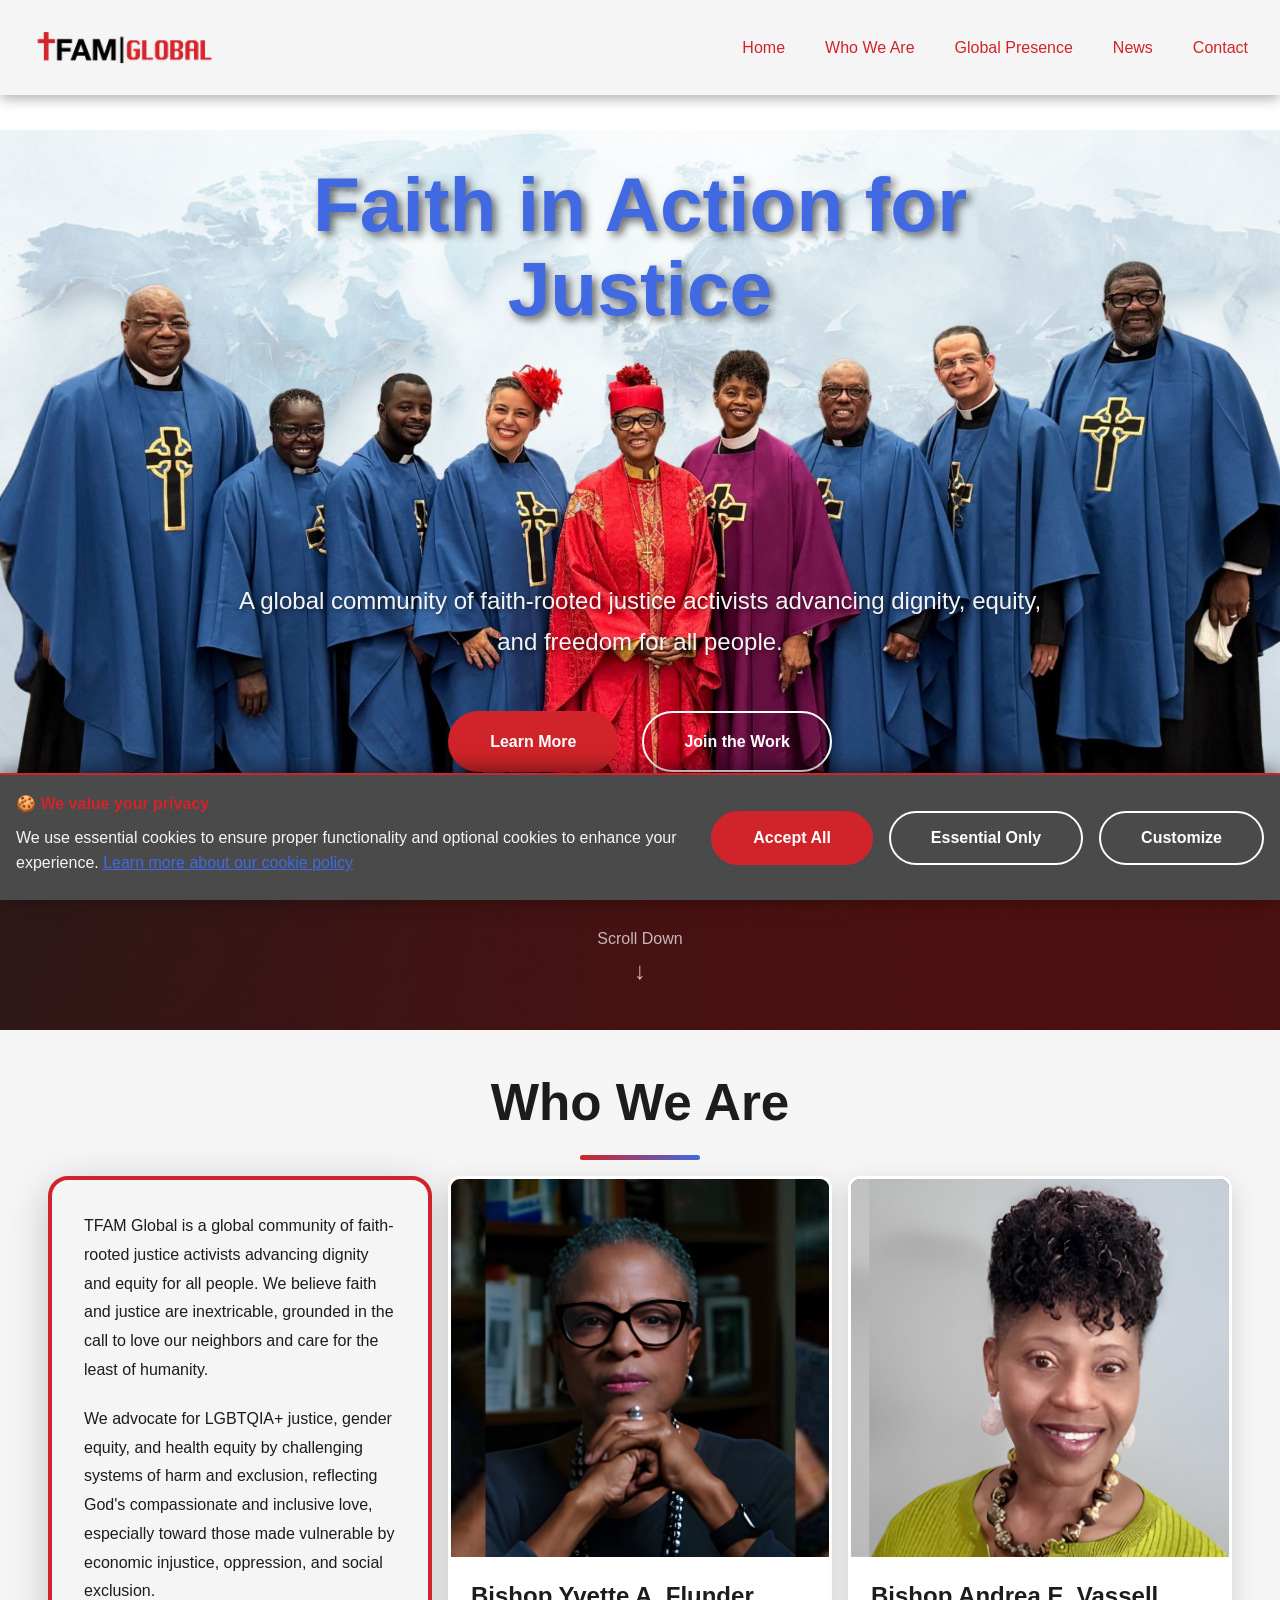
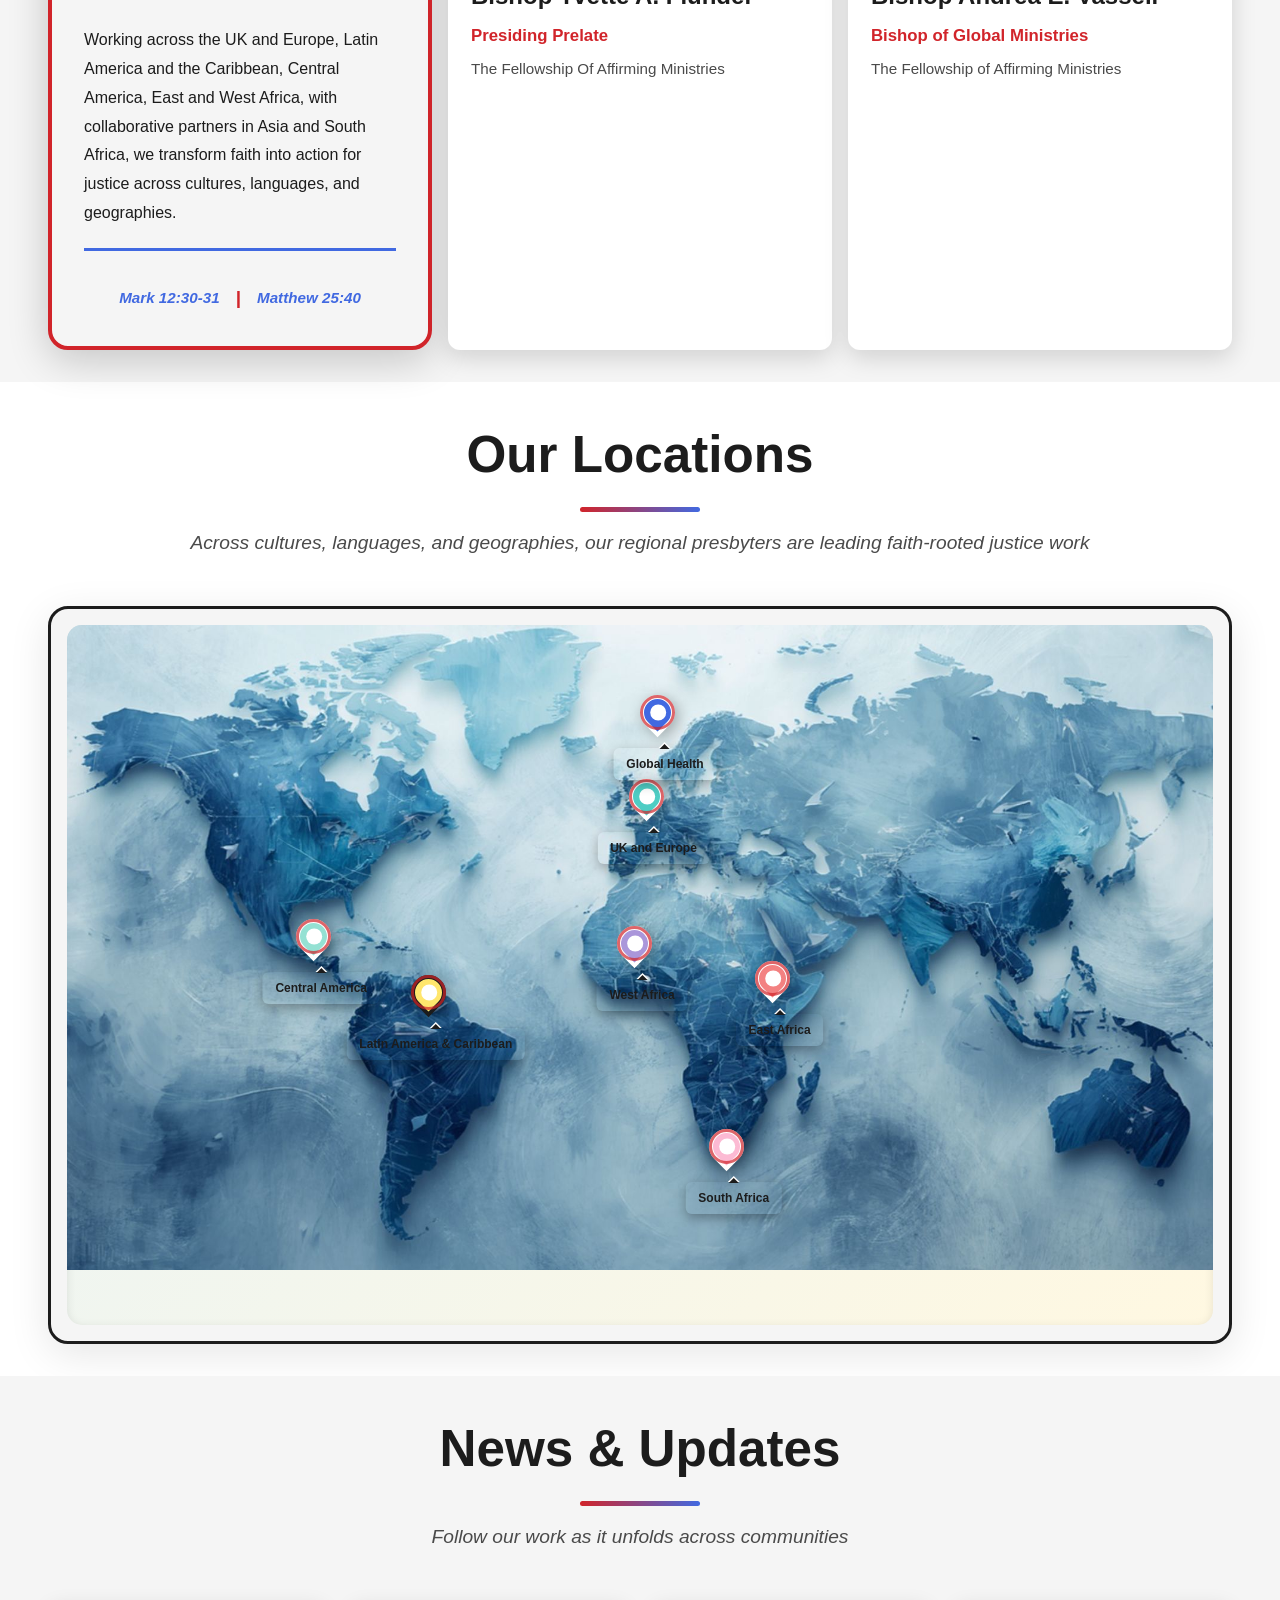
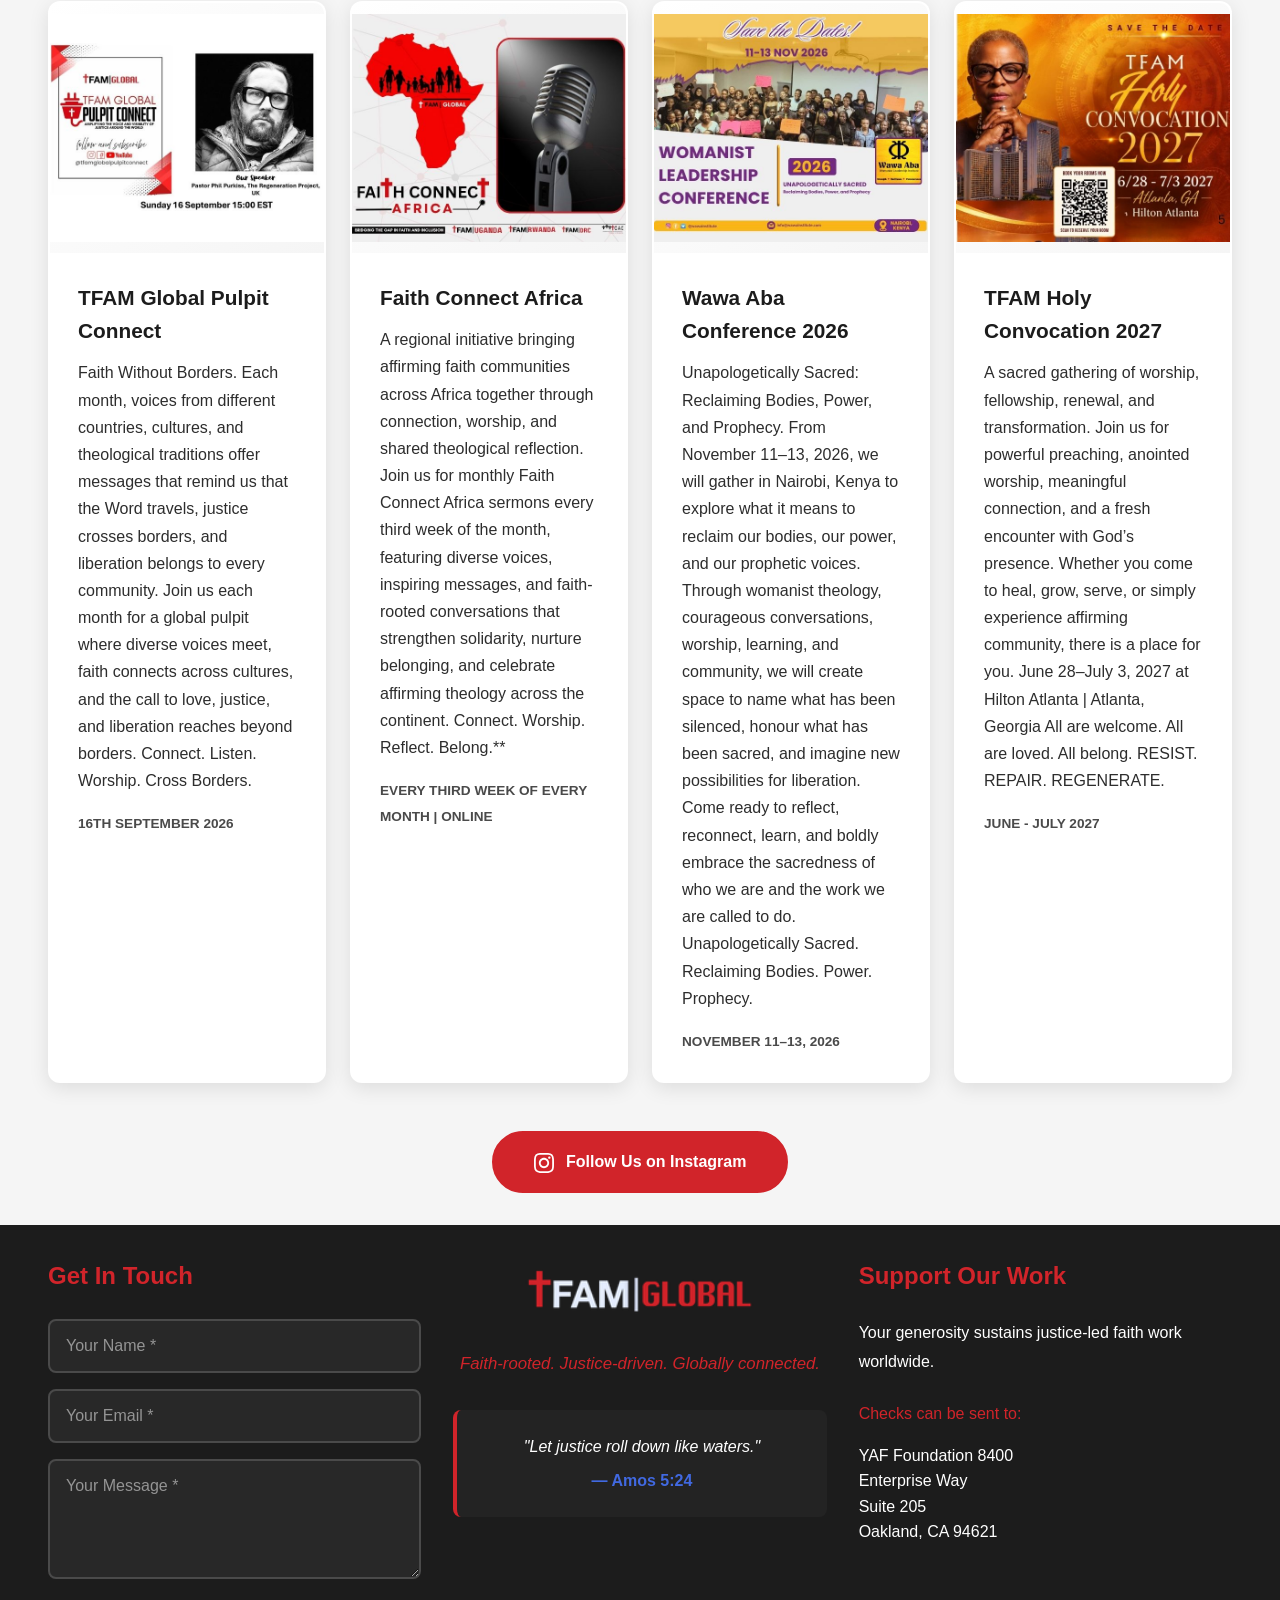
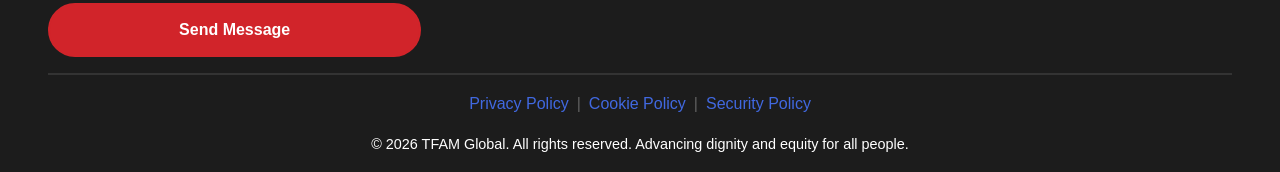
==== commit 0c0827eb: "Update index.html TFAM Convocation title removed r" ====
--- a/index.html
+++ b/index.html
@@ -296,7 +296,7 @@
                         <div class="news-placeholder"><img src="assets/images/Holy Convocation.jpg" alt="TFAM Holy Convocation"><a href="#" class="popup-link"><img src="assets/images/Holy Convocation.jpg" alt="TFAM Holy Convocation"></a></div>
                     </div>
                     <div class="news-content">
-                        <h3>TFAM Holy Convocation 2027r</h3>
+                        <h3>TFAM Holy Convocation 2027</h3>
                         <p>A sacred gathering of worship, fellowship, renewal, and transformation. Join us for powerful preaching, anointed worship, meaningful connection, and a fresh encounter with God’s presence. Whether you come to heal, grow, serve, or simply experience affirming community, there is a place for you.
                         June 28–July 3, 2027 at Hilton Atlanta | Atlanta, Georgia
                         All are welcome. All are loved. All belong.
